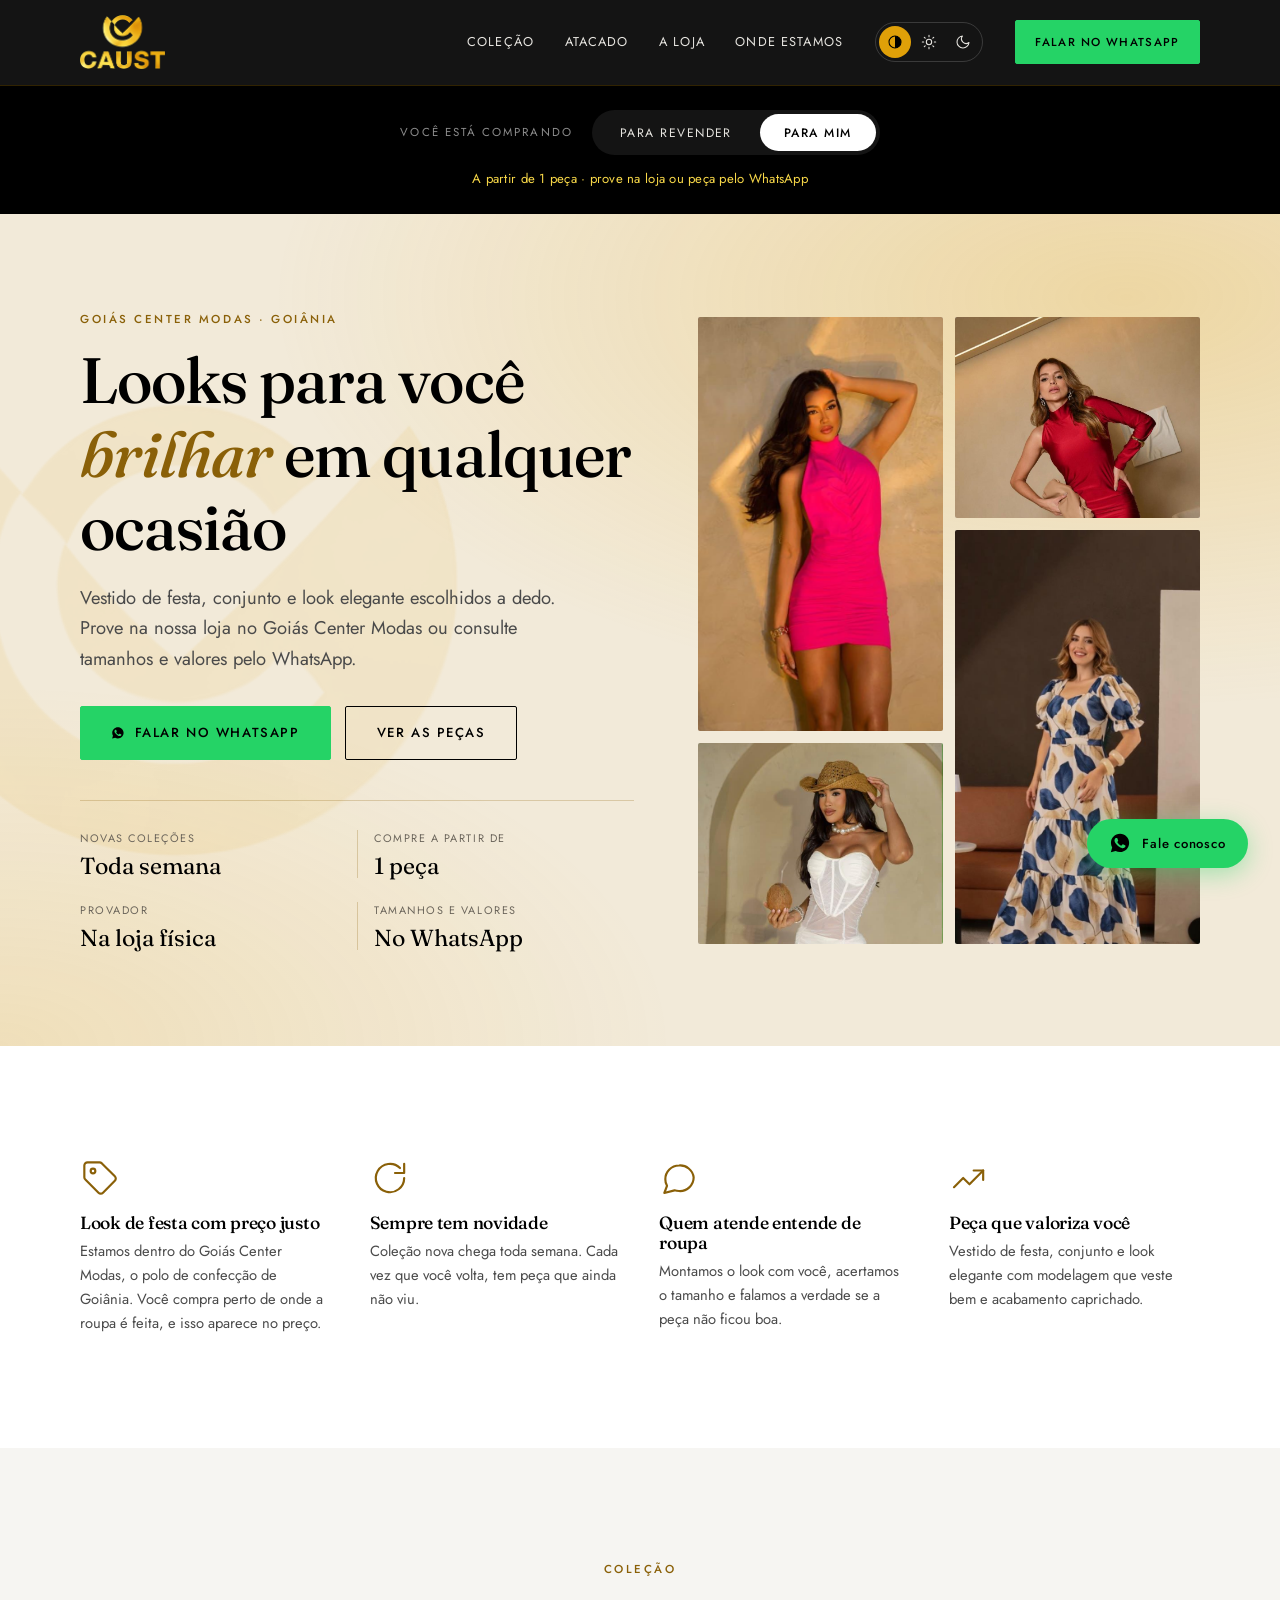
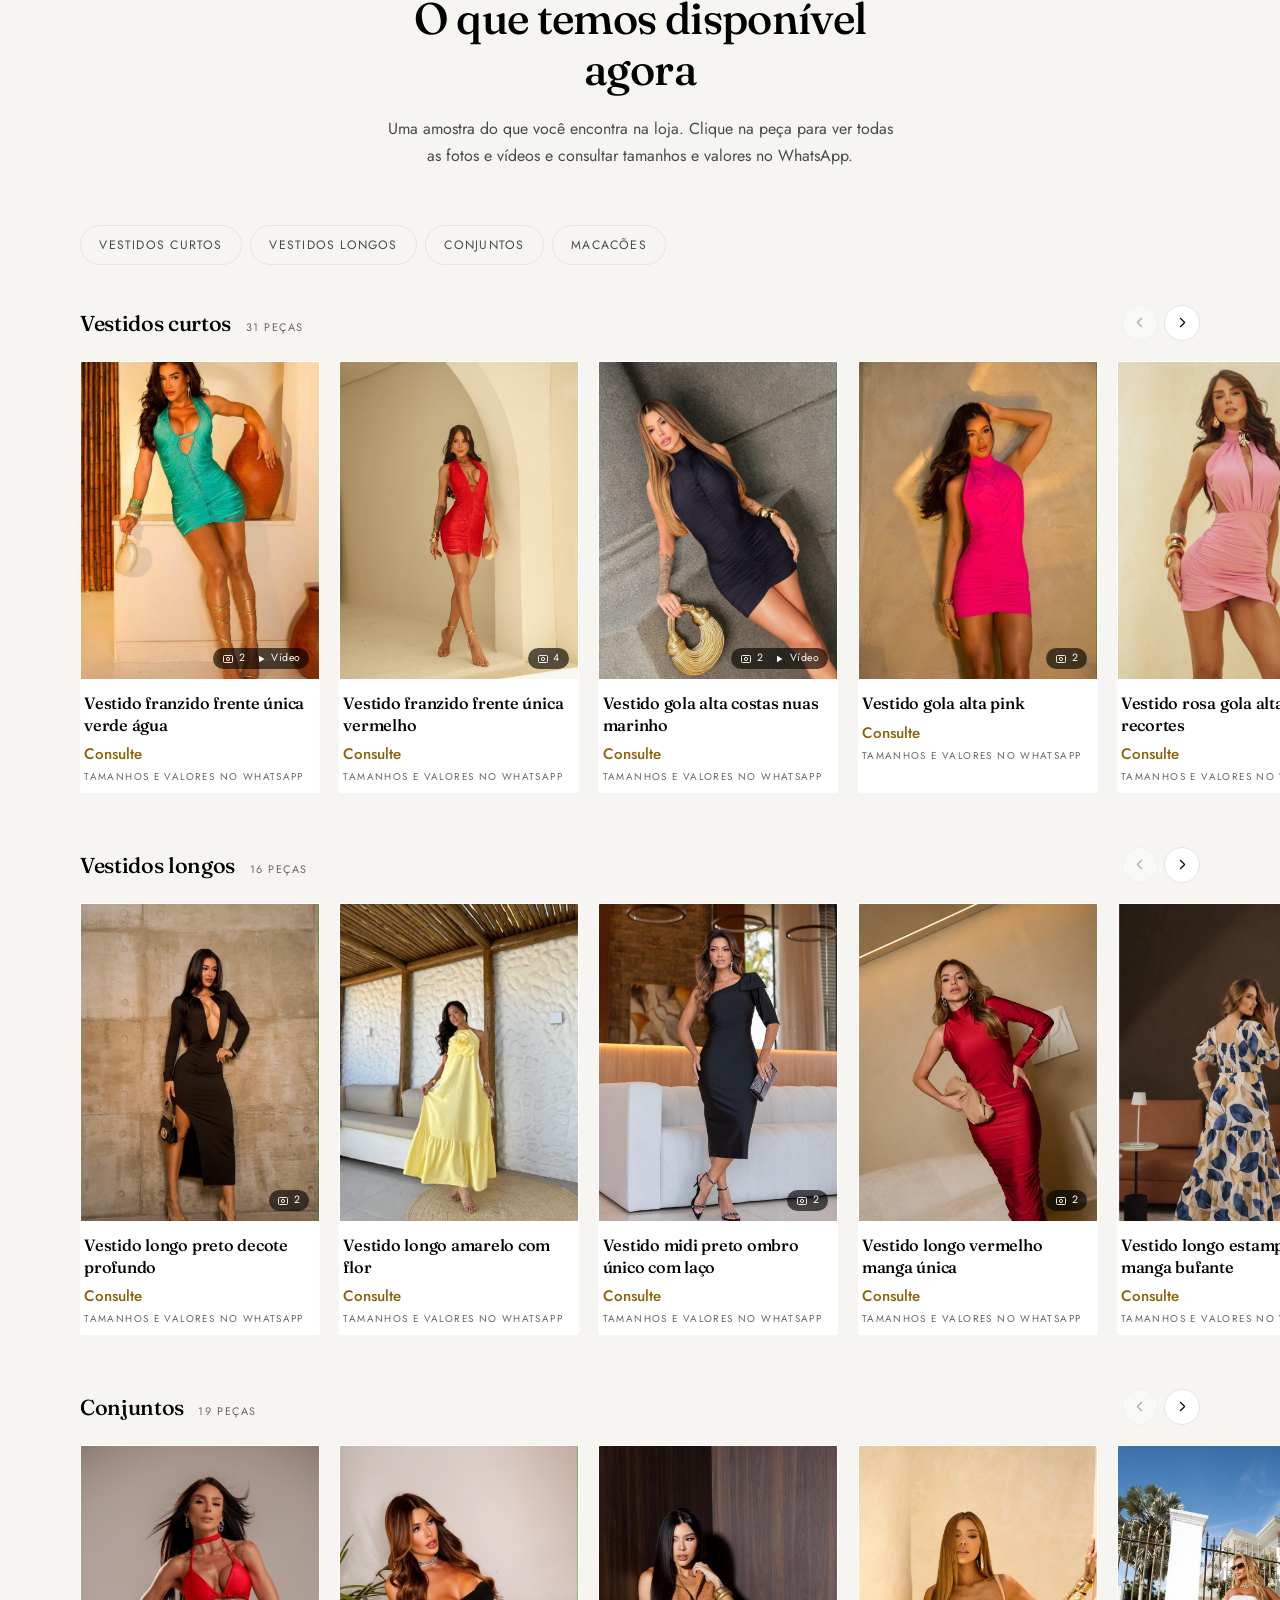
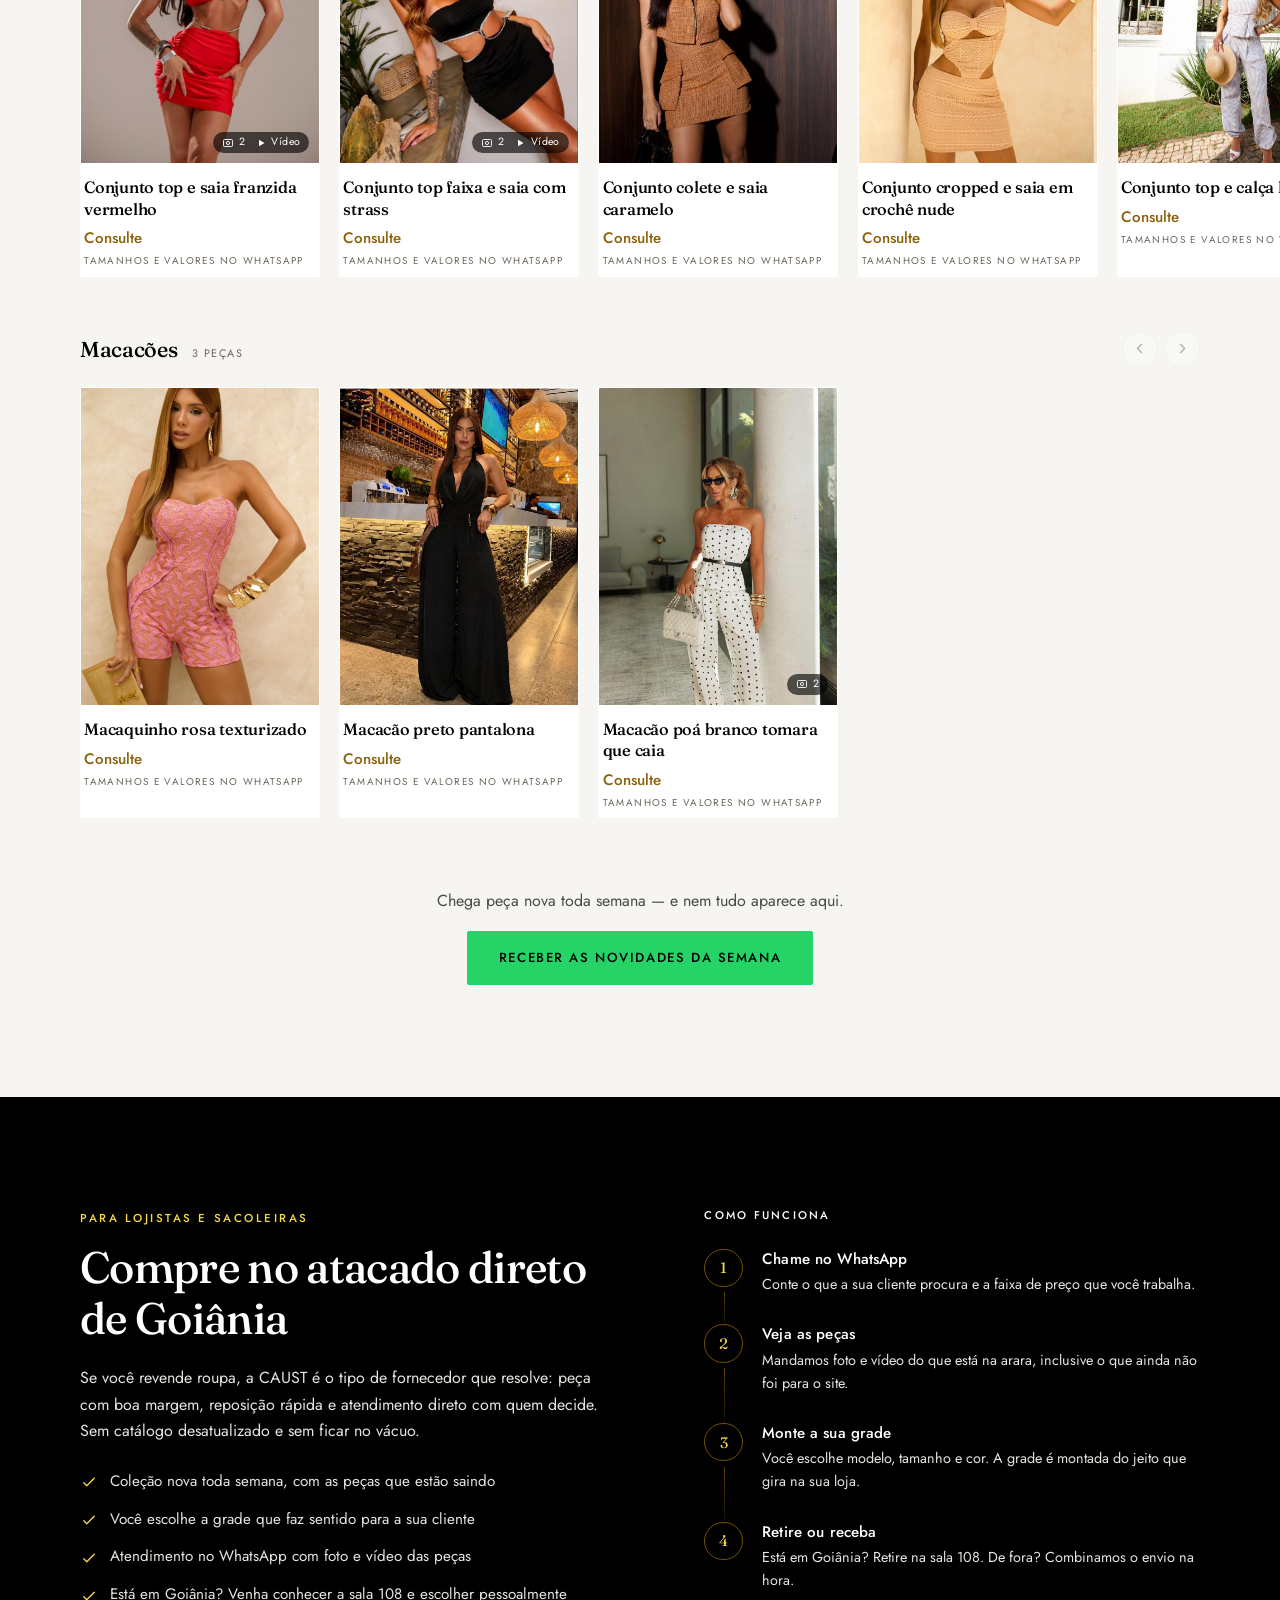
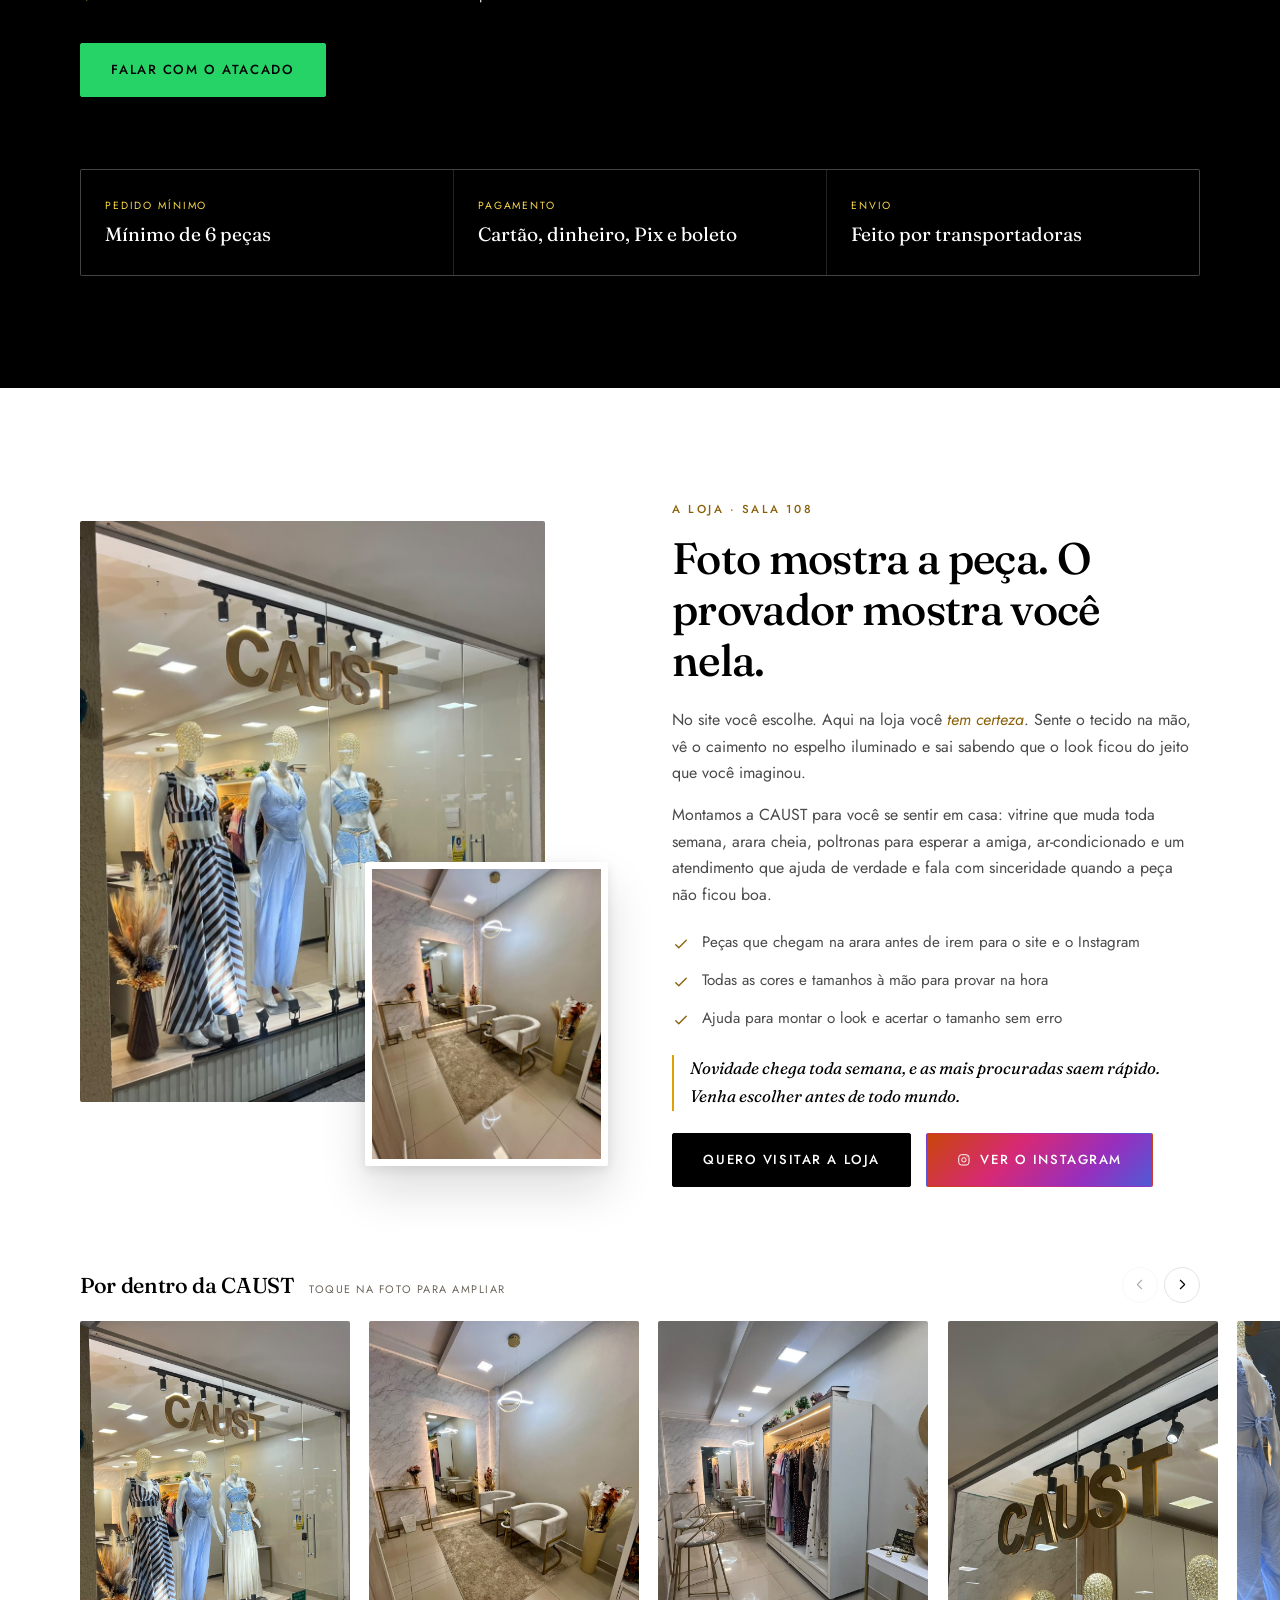
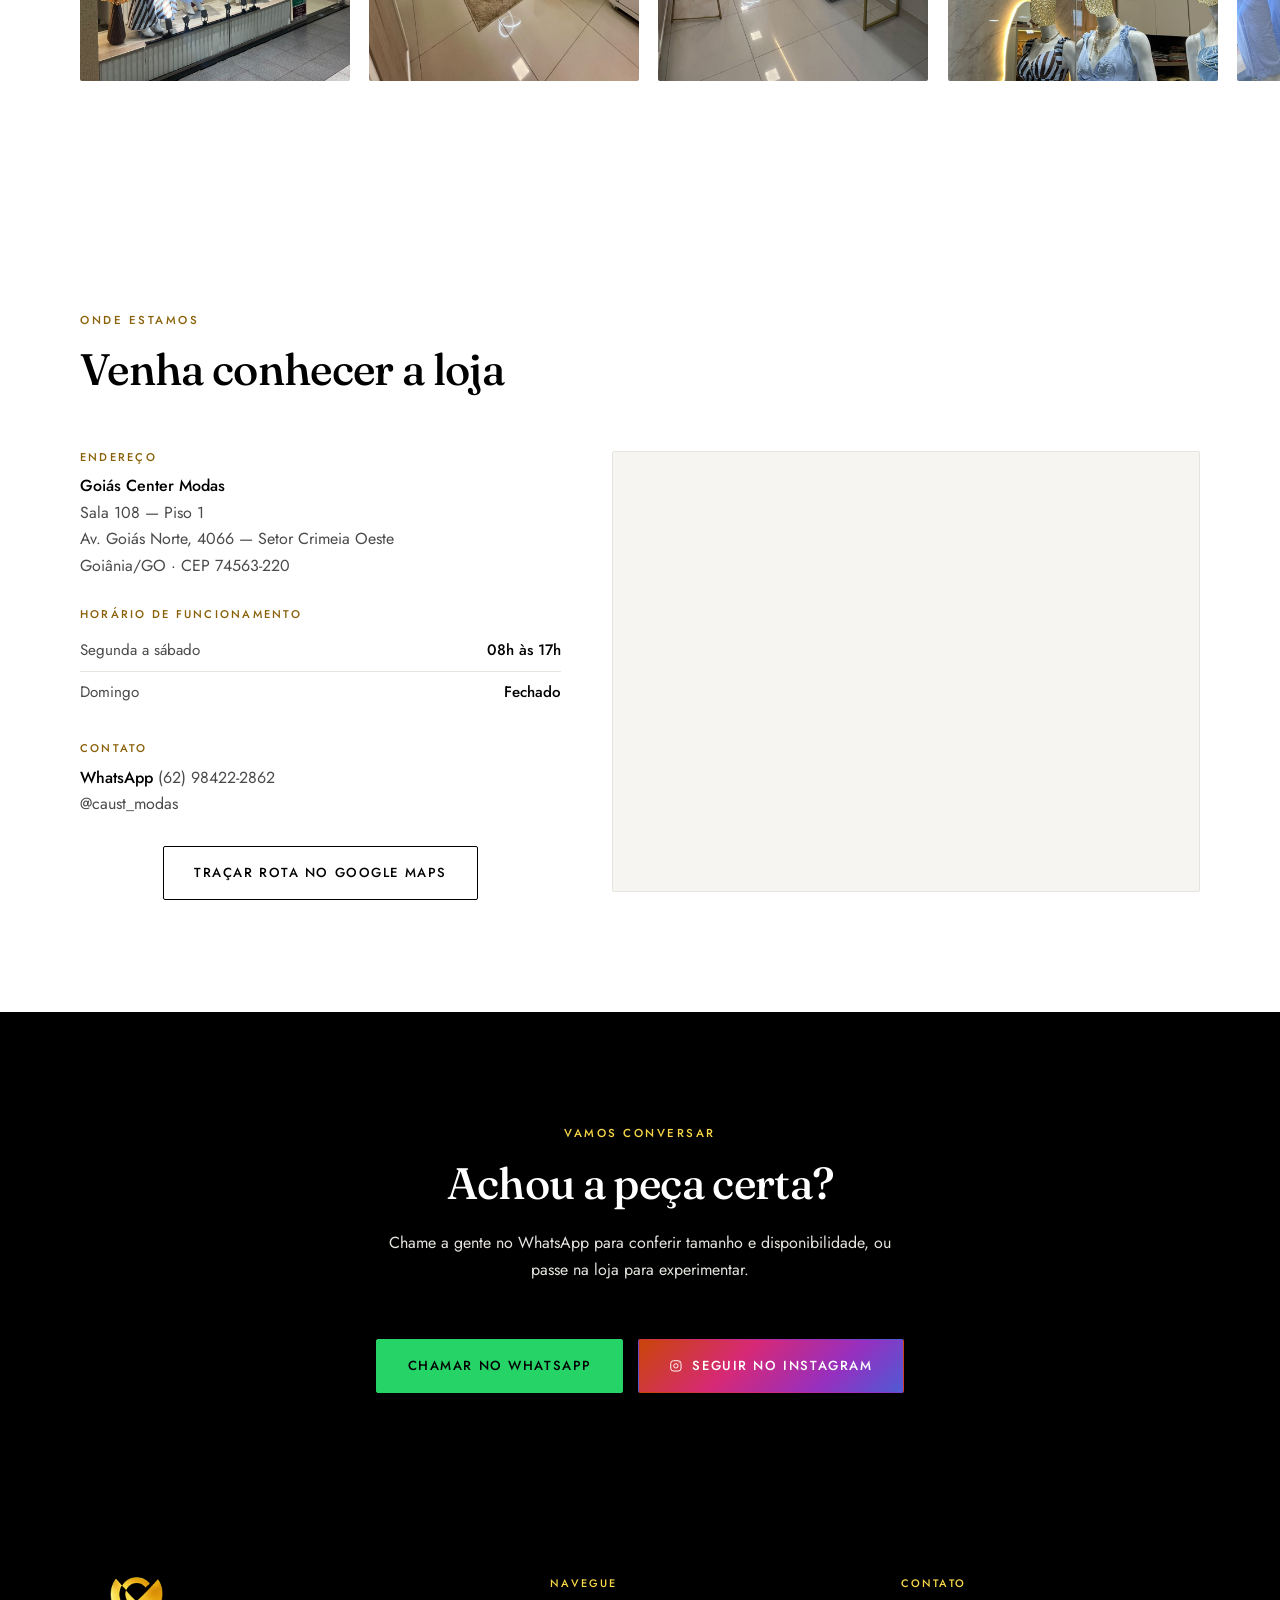
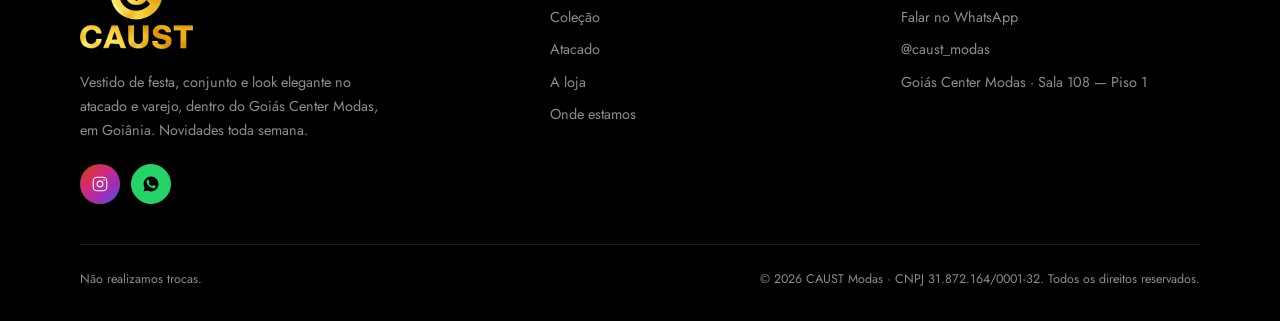
==== index.html @ 41486601 "Horário da loja: segunda a sábado, 8h às 17h Co-Authored-By: Claude Opus 5.5 <noreply@anthropic.com>" ====
<!DOCTYPE html>
<html lang="pt-BR" data-modo="varejo">
<head>
  <meta charset="UTF-8" />
  <meta name="viewport" content="width=device-width, initial-scale=1.0" />

  <title>CAUST Modas — Atacado e Varejo de Moda Feminina em Goiânia</title>
  <meta name="description" content="Moda feminina no Goiás Center Modas, Goiânia. Vestido de festa, conjunto e look elegante no atacado e varejo. Novidades toda semana." />
  <meta name="robots" content="noindex, nofollow" />
  <meta name="theme-color" content="#000000" />
  <link rel="canonical" href="https://www.caustmodas.com.br/" />

  <!-- Redes sociais / WhatsApp -->
  <meta property="og:type" content="website" />
  <meta property="og:locale" content="pt_BR" />
  <meta property="og:title" content="CAUST Modas — Atacado e Varejo em Goiânia" />
  <meta property="og:description" content="Vestido de festa, conjunto e look elegante direto do Goiás Center Modas. Novidades toda semana." />
  <!-- Endereço COMPLETO: WhatsApp e Facebook não aceitam caminho
       relativo, e o link compartilhado sai sem imagem. Quando o
       domínio próprio entrar, trocar aqui, no og:url e no canonical. -->
  <meta property="og:url" content="https://joaopsouzaaa.github.io/caust-modas/" />
  <meta property="og:image" content="https://joaopsouzaaa.github.io/caust-modas/img/marca/compartilhamento.jpg" />
  <meta property="og:image:width" content="1200" />
  <meta property="og:image:height" content="630" />
  <meta name="twitter:card" content="summary_large_image" />

  <link rel="icon" href="img/marca/favicon.png" />

  <!-- Fontes -->
  <link rel="preconnect" href="https://fonts.googleapis.com" />
  <link rel="preconnect" href="https://fonts.gstatic.com" crossorigin />
  <link href="https://fonts.googleapis.com/css2?family=Fraunces:ital,opsz,wght@0,9..144,400..700;1,9..144,400..600&family=Jost:wght@300;400;500&display=swap" rel="stylesheet" />

  <!-- Aplica o tema salvo ANTES da página pintar. Sem isto, quem
       escolheu escuro vê um flash branco a cada carregamento. -->
  <script>
    (function () {
      var t = "auto";
      try {
        var salvo = localStorage.getItem("caust_tema");
        if (salvo === "claro" || salvo === "escuro") t = salvo;
      } catch (e) { /* navegação privada */ }
      document.documentElement.setAttribute("data-tema", t);
    })();
  </script>

  <!-- Atualizar a página sempre volta ao topo. Sem isto, o navegador
       devolve a pessoa para onde ela estava, ou para a seção do
       último clique no menu (o #colecao que fica no endereço).
       Link compartilhado com #local, na PRIMEIRA abertura, continua
       indo direto para a seção: só a atualização é que zera. -->
  <script>
    (function () {
      if ("scrollRestoration" in history) history.scrollRestoration = "manual";
      var nav = performance.getEntriesByType && performance.getEntriesByType("navigation")[0];
      if (!nav || nav.type !== "reload") return;
      if (location.hash) history.replaceState(null, "", location.pathname + location.search);
      window.addEventListener("load", function () {
        window.scrollTo({ top: 0, left: 0, behavior: "instant" });
      });
    })();
  </script>

  <link rel="stylesheet" href="css/estilo.css?v=04aa7dfa" />
</head>
<body>

<!-- ============ CABEÇALHO ============ -->
<header class="topo" id="topo">
  <div class="container topo__interno">
    <a href="#topo" class="marca" aria-label="CAUST — início">
      <img src="img/marca/logo-web.png" alt="CAUST Modas"
           class="marca__logo" width="346" height="220">
    </a>

    <nav class="nav" aria-label="Navegação principal">
      <ul class="nav__links">
        <li><a href="#colecao">Coleção</a></li>
        <li><a href="#atacado">Atacado</a></li>
        <li><a href="#sobre">A loja</a></li>
        <li><a href="#local">Onde estamos</a></li>
      </ul>
        <div class="tema" role="group" aria-label="Aparência do site">
          <button type="button" data-tema-btn="auto" aria-pressed="true"
                  title="Automático" aria-label="Aparência: Automático">
            <svg viewBox="0 0 24 24" fill="none" stroke="currentColor" stroke-width="1.6" aria-hidden="true"><circle cx="12" cy="12" r="9"/><path d="M12 3a9 9 0 0 1 0 18z" fill="currentColor" stroke="none"/></svg>
          </button>
          <button type="button" data-tema-btn="claro" aria-pressed="false"
                  title="Claro" aria-label="Aparência: Claro">
            <svg viewBox="0 0 24 24" fill="none" stroke="currentColor" stroke-width="1.6" aria-hidden="true"><circle cx="12" cy="12" r="4"/><path d="M12 2v2M12 20v2M4.9 4.9l1.4 1.4M17.7 17.7l1.4 1.4M2 12h2M20 12h2M4.9 19.1l1.4-1.4M17.7 6.3l1.4-1.4" stroke-linecap="round"/></svg>
          </button>
          <button type="button" data-tema-btn="escuro" aria-pressed="false"
                  title="Escuro" aria-label="Aparência: Escuro">
            <svg viewBox="0 0 24 24" fill="none" stroke="currentColor" stroke-width="1.6" aria-hidden="true"><path d="M21 12.8A9 9 0 1 1 11.2 3a7 7 0 0 0 9.8 9.8z" stroke-linejoin="round"/></svg>
          </button>
        </div>

      <a href="#" class="btn btn--principal btn--pequeno" data-zap="principal">
        Falar no WhatsApp
      </a>

      <button class="menu-btn" type="button" id="abrirMenu" aria-label="Abrir menu">
        <svg viewBox="0 0 24 24" fill="none" stroke="currentColor" stroke-width="1.5">
          <path d="M3 6h18M3 12h18M3 18h18" stroke-linecap="round" />
        </svg>
      </button>
    </nav>
  </div>
</header>

<!-- Menu mobile -->
<div class="menu-mobile" id="menuMobile" data-aberto="false" aria-hidden="true">
  <div class="menu-mobile__topo">
    <button class="menu-mobile__fechar" type="button" id="fecharMenu" aria-label="Fechar menu">
      <svg viewBox="0 0 24 24" fill="none" stroke="currentColor" stroke-width="1.5">
        <path d="M18 6 6 18M6 6l12 12" stroke-linecap="round" />
      </svg>
    </button>
  </div>
  <ul>
    <li><a href="#colecao">Coleção</a></li>
    <li><a href="#atacado">Atacado</a></li>
    <li><a href="#sobre">A loja</a></li>
    <li><a href="#local">Onde estamos</a></li>
  </ul>
  <a href="#" class="btn btn--principal btn--bloco" data-zap="principal">Falar no WhatsApp</a>

</div>

<main>

  <!-- ============ ALTERNADOR ATACADO / VAREJO ============ -->
  <!-- Fica ACIMA do topo de propósito. Embaixo dele, a cliente
       tocava e não via o título, o texto e as fotos mudando lá em
       cima (no celular o topo já tinha saído da tela). Aqui em cima,
       tudo o que muda fica abaixo do dedo dela. -->
  <div class="modo">
    <div class="container modo__interno">
      <span class="modo__rotulo">Você está comprando</span>
      <div class="alternador" role="group" aria-label="Escolha atacado ou varejo">
        <button type="button" data-modo-btn="atacado" aria-pressed="false">
          Para revender
        </button>
        <button type="button" data-modo-btn="varejo" aria-pressed="true">
          Para mim
        </button>
      </div>
      <p class="modo__dica troca-modo" data-modo-texto="dica" aria-live="polite">
        A partir de 1 peça · prove na loja ou peça pelo WhatsApp
      </p>
    </div>
  </div>

  <!-- ============ HERO ============ -->
  <section class="hero">
    <div class="container hero__grade">
      <div class="hero__conteudo">
        <span class="olho">Goiás Center Modas · Goiânia</span>

        <!-- Título, texto, botão e selos mudam com o seletor
             "Para revender / Para mim". Os textos de cada modo ficam em
             TEXTOS, no app.js; o que está aqui é o do varejo, que vale
             enquanto o JavaScript não carrega. -->
        <h1 class="hero__titulo troca-modo" data-modo-texto="titulo">
          Looks para você <em>brilhar</em> em qualquer ocasião
        </h1>

        <p class="hero__texto troca-modo" data-modo-texto="hero">
          Vestido de festa, conjunto e look elegante escolhidos a dedo. Prove na
          nossa loja no Goiás Center Modas ou consulte tamanhos e valores pelo WhatsApp.
        </p>

        <div class="hero__acoes">
          <a href="#" class="btn btn--principal" data-zap="principal">
            <svg viewBox="0 0 24 24" fill="currentColor" aria-hidden="true">
              <path d="M12.04 2C6.58 2 2.13 6.45 2.13 11.91c0 1.75.46 3.45 1.32 4.95L2 22l5.25-1.38a9.87 9.87 0 0 0 4.79 1.22h.01c5.46 0 9.91-4.45 9.91-9.91C21.96 6.45 17.5 2 12.04 2zm5.8 14.17c-.25.69-1.45 1.32-2 1.4-.51.08-1.16.11-1.87-.12-.43-.14-.98-.32-1.69-.63-2.97-1.28-4.91-4.27-5.06-4.47-.15-.2-1.21-1.61-1.21-3.07s.77-2.18 1.04-2.48c.27-.3.59-.37.79-.37.2 0 .39 0 .57.01.18.01.43-.07.67.51.25.6.84 2.06.91 2.21.07.15.12.32.02.52-.1.2-.15.32-.3.5-.15.17-.31.39-.44.52-.15.15-.3.31-.13.6.17.3.76 1.25 1.63 2.03 1.12 1 2.06 1.31 2.35 1.46.3.15.47.12.64-.07.17-.2.74-.86.94-1.16.2-.3.39-.25.66-.15.27.1 1.72.81 2.02.96.3.15.49.22.56.35.07.12.07.72-.18 1.41z"/>
            </svg>
            <span data-modo-texto="botaoHero">Falar no WhatsApp</span>
          </a>
          <a href="#colecao" class="btn btn--contorno">Ver as peças</a>
        </div>

        <div class="hero__selos troca-modo">
          <!-- Rótulo pequeno EM CIMA, resposta grande embaixo. Cada
               par tem que ler como frase inteira de cima para baixo:
               "Novas coleções / toda semana". Ao contrário, fica
               "Semanal / novas coleções", que soa invertido. -->
          <div class="selo">
            <span class="selo__rotulo">Novas coleções</span>
            <span class="selo__valor">Toda semana</span>
          </div>
          <div class="selo">
            <span class="selo__rotulo" data-modo-texto="selo2r">Compre a partir de</span>
            <span class="selo__valor" data-modo-texto="selo2v">1 peça</span>
          </div>
          <div class="selo">
            <span class="selo__rotulo" data-modo-texto="selo3r">Provador</span>
            <span class="selo__valor" data-modo-texto="selo3v">Na loja física</span>
          </div>
          <div class="selo">
            <span class="selo__rotulo" data-modo-texto="selo4r">Tamanhos e valores</span>
            <span class="selo__valor" data-modo-texto="selo4v">No WhatsApp</span>
          </div>
        </div>
      </div>

      <!-- Mosaico: as fotos vêm de LOJA.fotos.topo, uma por modo.
           Clicando, abre a peça da foto. -->
      <div class="hero__mosaico troca-modo">
        <div class="hero__foto" data-foto-hero="1"></div>
        <div class="hero__foto" data-foto-hero="2"></div>
        <div class="hero__foto" data-foto-hero="3"></div>
        <div class="hero__foto" data-foto-hero="4"></div>
      </div>
    </div>
  </section>

  <!-- ============ VANTAGENS ============ -->
  <section class="secao">
    <div class="container">
      <!-- Os quatro cards mudam com o seletor "Para revender / Para
           mim" — inclusive o primeiro, logo abaixo do seletor, para a
           cliente ver a troca sem precisar rolar. Textos em TEXTOS,
           no app.js. -->
      <div class="vantagens troca-modo">
        <div class="vantagem revela">
          <div class="vantagem__icone">
            <svg viewBox="0 0 24 24" fill="none" stroke="currentColor" stroke-width="1.3">
              <path d="M11.6 2.6H4.5a1.9 1.9 0 0 0-1.9 1.9v7.1c0 .5.2 1 .6 1.3l7.9 7.9a1.9 1.9 0 0 0 2.7 0l7.1-7.1a1.9 1.9 0 0 0 0-2.7l-7.9-7.9a1.9 1.9 0 0 0-1.4-.5z" stroke-linejoin="round"/><circle cx="7.8" cy="7.8" r="1.4"/>
            </svg>
          </div>
          <h3 data-modo-texto="v1t">Look de festa com preço justo</h3>
          <p data-modo-texto="v1p">Estamos dentro do Goiás Center Modas, o polo de confecção de Goiânia. Você compra perto de onde a roupa é feita, e isso aparece no preço.</p>
        </div>

        <div class="vantagem revela">
          <div class="vantagem__icone">
            <svg viewBox="0 0 24 24" fill="none" stroke="currentColor" stroke-width="1.3">
              <path d="M20.5 12a8.5 8.5 0 1 1-2.5-6" stroke-linecap="round"/><path d="M20.5 3.5V9H15" stroke-linecap="round" stroke-linejoin="round"/>
            </svg>
          </div>
          <h3 data-modo-texto="v2t">Sempre tem novidade</h3>
          <p data-modo-texto="v2p">Coleção nova chega toda semana. Cada vez que você volta, tem peça que ainda não viu.</p>
        </div>

        <div class="vantagem revela">
          <div class="so-atacado"><div class="vantagem__icone">
            <svg viewBox="0 0 24 24" fill="none" stroke="currentColor" stroke-width="1.3">
              <path d="M3 16.5V6.5a1 1 0 0 1 1-1h9.5a1 1 0 0 1 1 1v10" stroke-linejoin="round"/><path d="M14.5 9.5h3.2a1 1 0 0 1 .8.4l2.3 3a1 1 0 0 1 .2.6v3" stroke-linejoin="round"/><path d="M3 16.5h1.6M9.4 16.5h4.2M19.4 16.5H21" stroke-linecap="round"/><circle cx="7" cy="17.6" r="1.9"/><circle cx="17" cy="17.6" r="1.9"/>
            </svg>
          </div></div>
          <div class="so-varejo"><div class="vantagem__icone">
            <svg viewBox="0 0 24 24" fill="none" stroke="currentColor" stroke-width="1.3">
              <path d="M20.8 11.6a8.2 8.2 0 0 1-8.8 8.2 9.4 9.4 0 0 1-2.7-.4L3.2 21l1.6-4.3a8 8 0 0 1-1-4 8.2 8.2 0 0 1 8.2-8.2 8.2 8.2 0 0 1 8.8 7.1z" stroke-linejoin="round"/>
            </svg>
          </div></div>
          <h3 data-modo-texto="v3t">Quem atende entende de roupa</h3>
          <p data-modo-texto="v3p">Montamos o look com você, acertamos o tamanho e falamos a verdade se a peça não ficou boa.</p>
        </div>

        <div class="vantagem revela">
          <div class="vantagem__icone">
            <svg viewBox="0 0 24 24" fill="none" stroke="currentColor" stroke-width="1.3">
              <path d="M3 17.5 8.5 12l3.8 3.8L20.5 7.5" stroke-linecap="round" stroke-linejoin="round"/><path d="M14.8 7.5h5.7v5.7" stroke-linecap="round" stroke-linejoin="round"/>
            </svg>
          </div>
          <h3 data-modo-texto="v4t">Peça que valoriza você</h3>
          <p data-modo-texto="v4p">Vestido de festa, conjunto e look elegante com modelagem que veste bem e acabamento caprichado.</p>
        </div>
      </div>
    </div>
  </section>

  <!-- ============ CATÁLOGO ============ -->
  <section class="secao secao--papel2" id="colecao">
    <div class="container">
      <div class="cabecalho-secao cabecalho-secao--centro revela">
        <span class="olho">Coleção</span>
        <h2>O que temos disponível agora</h2>
        <p data-texto-catalogo>
          Uma amostra do que você encontra na loja. Clique na peça para ver
          todas as fotos e vídeos e consultar tamanhos e valores no WhatsApp.
        </p>
      </div>

      <!-- Atalhos: levam direto à faixa da categoria -->
      <div class="filtros" id="filtros" role="group" aria-label="Ir para uma categoria"></div>
</div>

    <!-- Uma faixa por categoria, montada pelo app.js. Fica fora do
         .container porque as faixas sangram até a borda da tela:
         ver o card cortado na lateral é o que avisa que dá para
         arrastar. -->
    <div id="categorias"></div>

    <div class="container">

      <div class="catalogo__rodape revela">
        <p>Chega peça nova toda semana — e nem tudo aparece aqui.</p>
        <a href="#" class="btn btn--principal" data-zap="novidades">
          Receber as novidades da semana
        </a>
      </div>
    </div>
  </section>

  <!-- ============ FAIXA DA LOJA ============ -->
  <!-- Aparece só quando LOJA.fotos.interior estiver preenchido. -->
  <section class="faixa" id="faixaLoja" hidden>
    <div class="faixa__foto"><img id="faixaImg" src="" alt="Interior da loja CAUST no Goiás Center Modas"></div>
    <div class="container faixa__conteudo revela">
      <span class="olho">Sala 108 · Piso 1</span>
      <h2>Arara cheia o ano inteiro</h2>
      <p>
        Estamos dentro do Goiás Center Modas, em Goiânia. Se você está na
        cidade, vale a pena vir escolher pessoalmente — sempre tem peça que
        ainda nem foi para o site.
      </p>
      <a href="#local" class="btn btn--claro">Como chegar</a>
    </div>
  </section>

  <!-- ============ ATACADO ============ -->
  <section class="secao secao--tinta" id="atacado">
    <div class="container">
      <div class="atacado__topo">
        <div class="atacado__texto revela">
        <span class="olho">Para lojistas e sacoleiras</span>
        <h2>Compre no atacado direto de Goiânia</h2>
        <p>
          Se você revende roupa, a CAUST é o tipo de fornecedor que resolve:
          peça com boa margem, reposição rápida e atendimento direto com quem
          decide. Sem catálogo desatualizado e sem ficar no vácuo.
        </p>

        <ul class="lista-check">
          <li>
            <svg viewBox="0 0 24 24" fill="none" stroke="currentColor" stroke-width="1.8"><path d="m5 13 4 4L19 7" stroke-linecap="round" stroke-linejoin="round"/></svg>
            <span>Coleção nova toda semana, com as peças que estão saindo</span>
          </li>
          <li>
            <svg viewBox="0 0 24 24" fill="none" stroke="currentColor" stroke-width="1.8"><path d="m5 13 4 4L19 7" stroke-linecap="round" stroke-linejoin="round"/></svg>
            <span>Você escolhe a grade que faz sentido para a sua cliente</span>
          </li>
          <li>
            <svg viewBox="0 0 24 24" fill="none" stroke="currentColor" stroke-width="1.8"><path d="m5 13 4 4L19 7" stroke-linecap="round" stroke-linejoin="round"/></svg>
            <span>Atendimento no WhatsApp com foto e vídeo das peças</span>
          </li>
          <li>
            <svg viewBox="0 0 24 24" fill="none" stroke="currentColor" stroke-width="1.8"><path d="m5 13 4 4L19 7" stroke-linecap="round" stroke-linejoin="round"/></svg>
            <span>Está em Goiânia? Venha conhecer a sala 108 e escolher pessoalmente</span>
          </li>
        </ul>

        <a href="#" class="btn btn--claro" data-zap="atacado"
           style="margin-top:2.2rem">
          Falar com o atacado
        </a>
        </div><!-- /atacado__texto -->

        <!-- Coluna direita: o passo a passo. É a dúvida que segura a
             sacoleira antes de mandar a primeira mensagem. -->
        <div class="atacado__como revela">
          <h3 class="como__titulo">Como funciona</h3>
          <ol class="passos" id="passosAtacado"></ol>
        </div>
      </div><!-- /atacado__topo -->

      <!-- Condições em faixa larga, preenchidas a partir de LOJA.atacado -->
      <div class="condicoes revela" id="condicoes"></div>
    </div>
  </section>

  <!-- ============ SOBRE ============ -->
  <!-- As fotos vêm de LOJA.fotos.galeriaLoja, em dados.js -->
  <section class="secao" id="sobre">
    <div class="container duplo">
      <div class="duplo__midia revela" data-foto-sobre></div>
      <div class="revela">
        <span class="olho">A loja · Sala 108</span>
        <h2>Foto mostra a peça. O provador mostra você nela.</h2>
        <p>
          No site você escolhe. Aqui na loja você <em>tem certeza</em>. Sente o
          tecido na mão, vê o caimento no espelho iluminado e sai sabendo que o
          look ficou do jeito que você imaginou.
        </p>
        <p>
          Montamos a CAUST para você se sentir em casa: vitrine que muda toda
          semana, arara cheia, poltronas para esperar a amiga, ar-condicionado e
          um atendimento que ajuda de verdade e fala com sinceridade quando a
          peça não ficou boa.
        </p>

        <ul class="lista-check lista-check--loja">
          <li>
            <svg viewBox="0 0 24 24" fill="none" stroke="currentColor" stroke-width="1.8"><path d="m5 13 4 4L19 7" stroke-linecap="round" stroke-linejoin="round"/></svg>
            <span>Peças que chegam na arara antes de irem para o site e o Instagram</span>
          </li>
          <li>
            <svg viewBox="0 0 24 24" fill="none" stroke="currentColor" stroke-width="1.8"><path d="m5 13 4 4L19 7" stroke-linecap="round" stroke-linejoin="round"/></svg>
            <span>Todas as cores e tamanhos à mão para provar na hora</span>
          </li>
          <li>
            <svg viewBox="0 0 24 24" fill="none" stroke="currentColor" stroke-width="1.8"><path d="m5 13 4 4L19 7" stroke-linecap="round" stroke-linejoin="round"/></svg>
            <span>Ajuda para montar o look e acertar o tamanho sem erro</span>
          </li>
          <li class="so-atacado">
            <svg viewBox="0 0 24 24" fill="none" stroke="currentColor" stroke-width="1.8"><path d="m5 13 4 4L19 7" stroke-linecap="round" stroke-linejoin="round"/></svg>
            <span>Lojista: escolha a sua grade peça por peça, vendo a qualidade de perto</span>
          </li>
        </ul>

        <p class="loja__urgencia">
          Novidade chega toda semana, e as mais procuradas saem rápido.
          Venha escolher antes de todo mundo.
        </p>

        <div class="chamada__acoes" style="justify-content:flex-start; margin-top:1.4rem">
          <a href="#local" class="btn btn--principal">Quero visitar a loja</a>
          <a href="#" class="btn btn--contorno" data-instagram>
            <svg viewBox="0 0 24 24" fill="none" stroke="currentColor" stroke-width="1.7" aria-hidden="true"><rect x="3" y="3" width="18" height="18" rx="5"/><circle cx="12" cy="12" r="3.8"/><circle cx="17.4" cy="6.6" r="1" fill="currentColor" stroke="none"/></svg>
            Ver o Instagram
          </a>
        </div>
      </div>
    </div>

    <!-- Por dentro da loja: o resto da galeria, rolando na horizontal
         no celular. Sangra até a borda, igual às faixas do catálogo. -->
    <div class="por-dentro">
      <div class="container por-dentro__topo revela">
        <h3>Por dentro da CAUST</h3>
        <span>Toque na foto para ampliar</span>
        <div class="faixa-cat__setas">
          <button type="button" class="carrossel__seta" id="lojaAnt" aria-label="Fotos anteriores da loja"><svg viewBox="0 0 24 24" fill="none" stroke="currentColor" stroke-width="1.6"><path d="m9 18 6-6-6-6" stroke-linecap="round" stroke-linejoin="round"/></svg></button>
          <button type="button" class="carrossel__seta" id="lojaProx" aria-label="Próximas fotos da loja"><svg viewBox="0 0 24 24" fill="none" stroke="currentColor" stroke-width="1.6"><path d="m9 18 6-6-6-6" stroke-linecap="round" stroke-linejoin="round"/></svg></button>
        </div>
      </div>
      <div class="carrossel__trilho por-dentro__trilho revela" id="galeriaLoja"
           tabindex="0" role="region" aria-label="Fotos da loja"></div>
    </div>
  </section>

  <!-- ============ DEPOIMENTOS ============ -->
  <!-- Oculta enquanto DEPOIMENTOS_PUBLICADOS for false em dados.js -->
  <section class="secao secao--papel2" id="secaoDepoimentos" hidden>
    <div class="container">
      <div class="cabecalho-secao cabecalho-secao--centro">
        <span class="olho">Quem já comprou</span>
        <h2>O que dizem sobre a CAUST</h2>
      </div>

      <div class="carrossel">
        <button type="button" class="carrossel__seta carrossel__seta--ant"
                id="depoAnt" aria-label="Depoimento anterior">
          <svg viewBox="0 0 24 24" fill="none" stroke="currentColor" stroke-width="1.6">
            <path d="m15 18-6-6 6-6" stroke-linecap="round" stroke-linejoin="round"/>
          </svg>
        </button>

        <div class="carrossel__trilho" id="depoimentos"
             tabindex="0" role="region" aria-label="Depoimentos de clientes"></div>

        <button type="button" class="carrossel__seta carrossel__seta--prox"
                id="depoProx" aria-label="Próximo depoimento">
          <svg viewBox="0 0 24 24" fill="none" stroke="currentColor" stroke-width="1.6">
            <path d="m9 18 6-6-6-6" stroke-linecap="round" stroke-linejoin="round"/>
          </svg>
        </button>
      </div>

      <div class="carrossel__pontos" id="depoPontos"></div>
    </div>
  </section>

  <!-- ============ LOCALIZAÇÃO ============ -->
  <section class="secao" id="local">
    <div class="container">
      <div class="cabecalho-secao revela">
        <span class="olho">Onde estamos</span>
        <h2>Venha conhecer a loja</h2>
      </div>

      <div class="local">
        <div>
          <div class="local__bloco">
            <h3>Endereço</h3>
            <p id="endereco"></p>
          </div>

          <div class="local__bloco">
            <h3>Horário de funcionamento</h3>
            <ul class="horarios" id="horarios"></ul>
          </div>

          <div class="local__bloco">
            <h3>Contato</h3>
            <p id="contato"></p>
          </div>

          <a href="#" class="btn btn--contorno" id="btnRota" target="_blank" rel="noopener">
            Traçar rota no Google Maps
          </a>
        </div>

        <div class="mapa revela">
          <iframe
            id="mapa"
            title="Mapa da localização da CAUST no Goiás Center Modas"
            loading="lazy"
            referrerpolicy="no-referrer-when-downgrade"
            allowfullscreen></iframe>
        </div>
      </div>
    </div>
  </section>

  <!-- ============ CHAMADA FINAL ============ -->
  <section class="secao secao--tinta chamada">
    <div class="container">
      <div class="cabecalho-secao cabecalho-secao--centro revela">
        <span class="olho">Vamos conversar</span>
        <h2 data-titulo-final>Achou a peça certa?</h2>
        <p data-texto-final>
          Chame a gente no WhatsApp para conferir tamanho e disponibilidade, ou
          passe na loja para experimentar.
        </p>
      </div>
      <div class="chamada__acoes">
        <a href="#" class="btn btn--claro" data-zap="principal">
          Chamar no WhatsApp
        </a>
        <a href="#" class="btn btn--contorno" data-instagram>
          <svg viewBox="0 0 24 24" fill="none" stroke="currentColor" stroke-width="1.7" aria-hidden="true"><rect x="3" y="3" width="18" height="18" rx="5"/><circle cx="12" cy="12" r="3.8"/><circle cx="17.4" cy="6.6" r="1" fill="currentColor" stroke="none"/></svg>
          Seguir no Instagram
        </a>
      </div>
    </div>
  </section>

</main>

<!-- ============ RODAPÉ ============ -->
<footer class="rodape">
  <div class="container">
    <div class="rodape__grade">
      <div>
        <a href="#topo" class="marca" aria-label="CAUST — voltar ao topo">
          <img src="img/marca/logo-web.png" alt="CAUST Modas"
               class="marca__logo marca__logo--rodape" width="346" height="220">
        </a>
        <p class="rodape__sobre">
          Vestido de festa, conjunto e look elegante no atacado e varejo,
          dentro do Goiás Center Modas, em Goiânia. Novidades toda semana.
        </p>
        <div class="social">
          <a href="#" data-instagram aria-label="Instagram da CAUST">
            <svg viewBox="0 0 24 24" fill="none" stroke="currentColor" stroke-width="1.5">
              <rect x="3" y="3" width="18" height="18" rx="5"/>
              <circle cx="12" cy="12" r="3.8"/>
              <circle cx="17.4" cy="6.6" r="1" fill="currentColor" stroke="none"/>
            </svg>
          </a>
          <a href="#" data-zap="principal" aria-label="WhatsApp da CAUST">
            <svg viewBox="0 0 24 24" fill="currentColor">
              <path d="M12.04 2C6.58 2 2.13 6.45 2.13 11.91c0 1.75.46 3.45 1.32 4.95L2 22l5.25-1.38a9.87 9.87 0 0 0 4.79 1.22h.01c5.46 0 9.91-4.45 9.91-9.91C21.96 6.45 17.5 2 12.04 2zm5.8 14.17c-.25.69-1.45 1.32-2 1.4-.51.08-1.16.11-1.87-.12-.43-.14-.98-.32-1.69-.63-2.97-1.28-4.91-4.27-5.06-4.47-.15-.2-1.21-1.61-1.21-3.07s.77-2.18 1.04-2.48c.27-.3.59-.37.79-.37.2 0 .39 0 .57.01.18.01.43-.07.67.51.25.6.84 2.06.91 2.21.07.15.12.32.02.52-.1.2-.15.32-.3.5-.15.17-.31.39-.44.52-.15.15-.3.31-.13.6.17.3.76 1.25 1.63 2.03 1.12 1 2.06 1.31 2.35 1.46.3.15.47.12.64-.07.17-.2.74-.86.94-1.16.2-.3.39-.25.66-.15.27.1 1.72.81 2.02.96.3.15.49.22.56.35.07.12.07.72-.18 1.41z"/>
            </svg>
          </a>
        </div>
      </div>

      <div>
        <h4>Navegue</h4>
        <ul>
          <li><a href="#colecao">Coleção</a></li>
          <li><a href="#atacado">Atacado</a></li>
          <li><a href="#sobre">A loja</a></li>
          <li><a href="#local">Onde estamos</a></li>
        </ul>
      </div>

      <div>
        <h4>Contato</h4>
        <ul id="rodapeContato"></ul>
      </div>
    </div>

    <div class="rodape__base">
      <span id="politica"></span>
      <span>© <span id="ano"></span> CAUST Modas<span id="cnpj"></span>. Todos os direitos reservados.</span>
    </div>
  </div>
</footer>

<!-- ============ BOTÃO FLUTUANTE ============ -->
<a href="#" class="zap-flutuante" data-zap="flutuante" aria-label="Falar no WhatsApp">
  <svg viewBox="0 0 24 24" fill="currentColor" aria-hidden="true">
    <path d="M12.04 2C6.58 2 2.13 6.45 2.13 11.91c0 1.75.46 3.45 1.32 4.95L2 22l5.25-1.38a9.87 9.87 0 0 0 4.79 1.22h.01c5.46 0 9.91-4.45 9.91-9.91C21.96 6.45 17.5 2 12.04 2zm5.8 14.17c-.25.69-1.45 1.32-2 1.4-.51.08-1.16.11-1.87-.12-.43-.14-.98-.32-1.69-.63-2.97-1.28-4.91-4.27-5.06-4.47-.15-.2-1.21-1.61-1.21-3.07s.77-2.18 1.04-2.48c.27-.3.59-.37.79-.37.2 0 .39 0 .57.01.18.01.43-.07.67.51.25.6.84 2.06.91 2.21.07.15.12.32.02.52-.1.2-.15.32-.3.5-.15.17-.31.39-.44.52-.15.15-.3.31-.13.6.17.3.76 1.25 1.63 2.03 1.12 1 2.06 1.31 2.35 1.46.3.15.47.12.64-.07.17-.2.74-.86.94-1.16.2-.3.39-.25.66-.15.27.1 1.72.81 2.02.96.3.15.49.22.56.35.07.12.07.72-.18 1.41z"/>
  </svg>
  <span>Fale conosco</span>
</a>

<!-- ============ MODAL DO PRODUTO ============ -->
<div class="modal" id="modal" data-aberto="false" role="dialog" aria-modal="true" aria-labelledby="modalNome">
  <div class="modal__fundo" data-fechar-modal></div>
  <div class="modal__caixa">
    <button class="modal__fechar" type="button" data-fechar-modal aria-label="Fechar">
      <svg viewBox="0 0 24 24" fill="none" stroke="currentColor" stroke-width="1.6">
        <path d="M18 6 6 18M6 6l12 12" stroke-linecap="round"/>
      </svg>
    </button>
    <div class="modal__midia" id="modalMidia"></div>
    <div class="modal__corpo">
      <span class="olho" id="modalCategoria"></span>
      <h2 id="modalNome" style="font-size:1.6rem"></h2>
      <div class="modal__preco" id="modalPreco"></div>
      <p id="modalDescricao" style="margin-top:1rem"></p>

      <div class="modal__linha">
        <strong>Tamanhos</strong>
        <span>Consulte no WhatsApp</span>
      </div>
      <div class="modal__linha">
        <strong>Valores</strong>
        <span>Consulte no WhatsApp</span>
      </div>
      <div class="modal__linha so-atacado">
        <strong>Atacado</strong>
        <span id="modalAtacado"></span>
      </div>

      <div class="modal__acoes">
        <a href="#" class="btn btn--principal btn--bloco" id="modalZap">
          <svg viewBox="0 0 24 24" fill="currentColor" aria-hidden="true">
            <path d="M12.04 2C6.58 2 2.13 6.45 2.13 11.91c0 1.75.46 3.45 1.32 4.95L2 22l5.25-1.38a9.87 9.87 0 0 0 4.79 1.22h.01c5.46 0 9.91-4.45 9.91-9.91C21.96 6.45 17.5 2 12.04 2zm5.8 14.17c-.25.69-1.45 1.32-2 1.4-.51.08-1.16.11-1.87-.12-.43-.14-.98-.32-1.69-.63-2.97-1.28-4.91-4.27-5.06-4.47-.15-.2-1.21-1.61-1.21-3.07s.77-2.18 1.04-2.48c.27-.3.59-.37.79-.37.2 0 .39 0 .57.01.18.01.43-.07.67.51.25.6.84 2.06.91 2.21.07.15.12.32.02.52-.1.2-.15.32-.3.5-.15.17-.31.39-.44.52-.15.15-.3.31-.13.6.17.3.76 1.25 1.63 2.03 1.12 1 2.06 1.31 2.35 1.46.3.15.47.12.64-.07.17-.2.74-.86.94-1.16.2-.3.39-.25.66-.15.27.1 1.72.81 2.02.96.3.15.49.22.56.35.07.12.07.72-.18 1.41z"/>
          </svg>
          Tenho interesse nesta peça
        </a>
      </div>

      <p class="modal__aviso" id="modalPolitica"></p>
    </div>
  </div>
</div>

<!-- ============ VISOR EM TELA CHEIA ============ -->
<!-- Fotos e vídeos ampliados: da peça (tocando na foto do modal)
     e da loja (tocando em qualquer foto da seção "A loja"). -->
<div class="visor" id="visor" data-aberto="false" role="dialog" aria-modal="true" aria-label="Foto ampliada">
  <div class="visor__fundo" data-fechar-visor></div>
  <button class="visor__fechar" type="button" data-fechar-visor aria-label="Fechar foto ampliada">
    <svg viewBox="0 0 24 24" fill="none" stroke="currentColor" stroke-width="1.6">
      <path d="M18 6 6 18M6 6l12 12" stroke-linecap="round"/>
    </svg>
  </button>
  <div class="visor__midia" id="visorMidia"></div>
</div>

<script src="js/dados.js?v=76926e2b"></script>
<script src="js/app.js?v=8e8020d7"></script>
</body>
</html>
---- css/estilo.css ----
/* =============================================================
   CAUST — Folha de estilo
   Paleta da marca: preto, branco e dourado.
   Para trocar as cores da marca, mexa só no bloco :root abaixo.
   ============================================================= */

:root {
  /* ------------------------------------------------------------
     CORES — preto, branco e dourado, em dois temas.

     Três estados de tema:
       data-tema="auto"    segue o aparelho (padrão)
       data-tema="claro"   força claro, mesmo com o celular no escuro
       data-tema="escuro"  força escuro, mesmo com o celular no claro

     Dois grupos de token, e a diferença importa:

     1. Tokens de PÁGINA (--papel, --tinta, --borda) invertem entre
        os temas. Fundo claro com texto escuro, e vice-versa.

     2. Tokens de PAINEL (--painel*) são as seções escuras de
        propósito: cabeçalho, atacado, faixa da loja e rodapé. Elas
        continuam escuras nos dois temas, porque são um recurso da
        marca, não consequência do tema. Eles são PRETOS nos dois
        temas: no escuro a página clareia para #1a1611, e o painel
        preto continua se destacando dela como no tema claro.

     Nunca defina uma cor só dentro do bloco escuro: se o token não
     existir no :root, ele não vale no estado "auto" com o aparelho
     no claro, e a página quebra.
     ------------------------------------------------------------ */
  color-scheme: light;

  /* Página */
  --tinta: #000000;
  --tinta-media: #4a4a4a;
  --tinta-suave: #6b655b;
  --papel: #ffffff;
  --papel-2: #f6f5f2;
  --borda: #e6e4df;
  --areia: #e6e4df;
  --claro-2: #c9c7c2;

  /* Painéis escuros */
  --painel: #000000;
  --painel-topo: rgba(0, 0, 0, 0.92);
  --painel-titulo: #ffffff;
  --painel-texto: #e6e4df;
  --painel-suave: #8c8c8c;

  /* Dourado. --acento-texto é o único legível em texto pequeno
     sobre o fundo da página, e por isso muda entre os temas. */
  --acento: #e0a008;
  --acento-escuro: #b8840a;

  /* ---- Fundo do topo ----------------------------------------
     O topo tem fundo PRÓPRIO, não o da página. No tema claro,
     dourado sobre branco quase não aparece — o topo ficava
     chapado e sem vida. Este tom é o dourado da marca lavado,
     não um bege genérico: sai de #e0a008 dessaturado. */
  --hero-fundo: #f2ead9;
  --hero-brilho-1: rgba(224, 160, 8, 0.26);
  --hero-brilho-2: rgba(224, 160, 8, 0.15);
  --hero-linha: rgba(138, 96, 8, 0.25);
  --marca-dagua: 0.09;
  --acento-texto: #8a6008;
  --acento-claro: #f8d848;

  /* WhatsApp */
  --zap: #25d366;
  --zap-hover: #1ebe5b;

  /* Instagram. O degradê oficial vai do amarelo ao azul, mas a
     ponta amarela/laranja reprova no contraste com texto branco
     (1,35:1 e 2,60:1). Aqui a ponta quente é um laranja mais
     fechado, #c94508, que dá 4,84:1 — continua lendo como
     Instagram e o texto continua legível no sol. */
  --insta: linear-gradient(135deg,
    #c94508 0%, #d62976 38%, #962fbf 72%, #4f5bd5 100%);
  --insta-hover: linear-gradient(135deg,
    #b03d06 0%, #c02467 38%, #82299f 72%, #4149b5 100%);

  /* Tipografia */
  --serif: "Fraunces", Georgia, "Times New Roman", serif;
  --sans: "Jost", "Segoe UI", system-ui, -apple-system, sans-serif;

  /* Medidas */
  --max: 1200px;
  --gutter: clamp(1rem, 4vw, 2.5rem);
  --raio: 2px;
  --sombra: 0 1px 2px rgba(13, 13, 13, 0.05),
            0 8px 24px rgba(13, 13, 13, 0.07);
  --sombra-alta: 0 4px 12px rgba(13, 13, 13, 0.09),
                 0 24px 48px rgba(13, 13, 13, 0.14);
  --transicao: 220ms cubic-bezier(0.4, 0, 0.2, 1);
}


/* ============================================================
   TEMA ESCURO
   ------------------------------------------------------------
   Só redefine TOKEN. Nenhuma regra de componente mora aqui —
   componente que só recebe cor dentro deste bloco fica sem cor
   no tema claro.
   ============================================================ */

@media (prefers-color-scheme: dark) {
    :root:not([data-tema="claro"]) {
    color-scheme: dark;

    /* Só a PÁGINA inverte. Os painéis escuros (--painel*) não estão
       aqui de propósito: eles são pretos nos dois temas, porque o
       preto é da marca, não do tema. Painel preto sobre página
       #1a1611 mantém a mesma hierarquia do tema claro. */
    --tinta: #f5f2ec;
    --tinta-media: #b3ada3;
    --tinta-suave: #8a847a;
    --papel: #1a1611;
    --papel-2: #13100c;
    --borda: #322d26;
    --areia: #322d26;

    /* Sobre fundo escuro o dourado precisa clarear para continuar
       legível em texto pequeno */
    --acento-texto: #e8b53a;
    --marca-dagua: 0.085;

    /* No escuro o dourado já salta: o topo acompanha a página */
    --hero-fundo: #13100c;
    --hero-brilho-1: rgba(224, 160, 8, 0.13);
    --hero-brilho-2: rgba(224, 160, 8, 0.07);
    --hero-linha: rgba(232, 181, 58, 0.22);
  }
}

/* ============================================================
   TEMA ESCURO
   ------------------------------------------------------------
   Só redefine TOKEN. Nenhuma regra de componente mora aqui —
   componente que só recebe cor dentro deste bloco fica sem cor
   no tema claro.
   ============================================================ */

:root[data-tema="escuro"] {
  color-scheme: dark;

  /* Só a PÁGINA inverte. Os painéis escuros (--painel*) não estão
     aqui de propósito: eles são pretos nos dois temas, porque o
     preto é da marca, não do tema. Painel preto sobre página
     #1a1611 mantém a mesma hierarquia do tema claro. */
  --tinta: #f5f2ec;
  --tinta-media: #b3ada3;
  --tinta-suave: #8a847a;
  --papel: #1a1611;
  --papel-2: #13100c;
  --borda: #322d26;
  --areia: #322d26;

  /* Sobre fundo escuro o dourado precisa clarear para continuar
     legível em texto pequeno */
  --acento-texto: #e8b53a;
  --marca-dagua: 0.085;

  /* No escuro o dourado já salta: o topo acompanha a página */
  --hero-fundo: #13100c;
  --hero-brilho-1: rgba(224, 160, 8, 0.13);
  --hero-brilho-2: rgba(224, 160, 8, 0.07);
  --hero-linha: rgba(232, 181, 58, 0.22);
}

*,
*::before,
*::after { box-sizing: border-box; }

html { scroll-behavior: smooth; }

@media (prefers-reduced-motion: reduce) {
  html { scroll-behavior: auto; }
  *, *::before, *::after {
    animation-duration: 0.01ms !important;
    transition-duration: 0.01ms !important;
  }
}

body {
  margin: 0;
  font-family: var(--sans);
  font-size: 1rem;
  line-height: 1.65;
  color: var(--tinta-media);
  background: var(--papel);
  -webkit-font-smoothing: antialiased;

  /* ATENCAO: nao troque isto por "overflow-x: hidden".
     "hidden" transforma o body em conteiner de rolagem, e ai o
     position:sticky do cabecalho passa a se prender ao body em vez
     da janela — o cabecalho sobe junto com a pagina e nao fica fixo.
     "clip" corta o transbordo horizontal do mesmo jeito, sem criar
     conteiner de rolagem. O hidden abaixo e so para navegador antigo
     que nao conhece clip. */
  overflow-x: hidden;
}

@supports (overflow-x: clip) {
  body { overflow-x: clip; }
}

h1, h2, h3, h4 {
  font-family: var(--serif);
  color: var(--tinta);
  line-height: 1.15;
  font-weight: 500;
  margin: 0 0 0.5em;
  letter-spacing: -0.015em;
}

h1 { font-size: clamp(2.25rem, 6vw, 4rem); }
h2 { font-size: clamp(1.75rem, 4vw, 2.75rem); }
h3 { font-size: clamp(1.15rem, 2.2vw, 1.4rem); }

p { margin: 0 0 1rem; }
a { color: inherit; }
img { max-width: 100%; display: block; }

.container {
  width: 100%;
  max-width: var(--max);
  margin-inline: auto;
  padding-inline: var(--gutter);
}

/* Como o cabecalho fica fixo por cima, o alvo de um link do menu
   precisa parar ABAIXO dele, senao o titulo da secao fica escondido. */
section[id],
main [id] { scroll-margin-top: clamp(92px, 13vw, 108px); }

.secao { padding-block: clamp(3.5rem, 9vw, 7rem); }
.secao--papel2 { background: var(--papel-2); }
.secao--tinta { background: var(--painel); color: var(--painel-texto); }
.secao--tinta h2,
.secao--tinta h3 { color: var(--painel-titulo); }

.olho {
  font-size: 0.72rem;
  letter-spacing: 0.22em;
  text-transform: uppercase;
  font-weight: 500;
  color: var(--acento-texto);
  margin-bottom: 0.9rem;
  display: block;
}

.secao--tinta .olho { color: var(--acento-claro); }

.cabecalho-secao {
  max-width: 52ch;
  margin-bottom: clamp(2rem, 5vw, 3.5rem);
}

.cabecalho-secao--centro {
  margin-inline: auto;
  text-align: center;
}

/* ---------- Botões ---------------------------------------- */

.btn {
  display: inline-flex;
  align-items: center;
  justify-content: center;
  gap: 0.6rem;
  padding: 0.95rem 1.9rem;
  border: 1px solid transparent;
  border-radius: var(--raio);
  font-family: var(--sans);
  font-size: 0.82rem;
  font-weight: 500;
  letter-spacing: 0.12em;
  text-transform: uppercase;
  text-decoration: none;
  cursor: pointer;
  transition: var(--transicao);
  text-align: center;
}

.btn svg { width: 1.05em; height: 1.05em; flex-shrink: 0; }

/* Preto com texto branco, virando dourado no hover.
   Contraste máximo no estado parado — é o botão que converte. */
.btn--principal {
  background: var(--tinta);
  color: var(--papel);
  border-color: var(--tinta);
}
.btn--principal:hover {
  background: var(--acento);
  color: var(--tinta);
  border-color: var(--acento);
  transform: translateY(-2px);
  box-shadow: var(--sombra);
}

.btn--contorno {
  background: transparent;
  color: var(--tinta);
  border-color: var(--tinta);
}
.btn--contorno:hover {
  background: var(--tinta);
  color: var(--papel);
  transform: translateY(-2px);
}

.secao--tinta .btn--contorno {
  color: var(--painel-titulo);
  border-color: rgba(255, 255, 255, 0.45);
}
.secao--tinta .btn--contorno:hover {
  background: var(--painel-titulo);
  color: var(--tinta);
}

/* Usado sobre as seções pretas: dourado com texto preto. */
.btn--claro {
  background: var(--acento);
  color: var(--tinta);
  border-color: var(--acento);
}
.btn--claro:hover {
  background: var(--acento-claro);
  border-color: var(--acento-claro);
  transform: translateY(-2px);
  box-shadow: var(--sombra);
}

.btn--pequeno { padding: 0.7rem 1.2rem; font-size: 0.72rem; }
.btn--bloco { width: 100%; }

/* ---------- Botoes de WhatsApp ----------------------------
   TODO botao que leva para o WhatsApp e verde, em qualquer
   secao do site — e o caminho que a gente quer que a cliente
   siga, entao ele nao se mistura com o resto.

   O texto e PRETO, nao branco: branco sobre o verde do
   WhatsApp da 1.98:1 de contraste e some no celular sob sol.
   Preto da 10.6:1 e ainda conversa com o preto da marca.

   Funciona por atributo, entao qualquer botao novo que receba
   data-zap ja nasce verde, sem precisar mexer aqui.
   ---------------------------------------------------------- */

.btn[data-zap],
#modalZap {
  background: var(--zap);
  color: var(--tinta);
  border-color: var(--zap);
}

.btn[data-zap]:hover,
#modalZap:hover {
  background: var(--zap-hover);
  color: var(--tinta);
  border-color: var(--zap-hover);
  transform: translateY(-2px);
  box-shadow: 0 6px 20px rgba(37, 211, 102, 0.35);
}

/* Icone do WhatsApp no rodape */
.social a[data-zap] {
  background: var(--zap);
  border-color: var(--zap);
  color: var(--tinta);
}
.social a[data-zap]:hover {
  background: var(--zap-hover);
  border-color: var(--zap-hover);
  color: var(--tinta);
}

/* ---------- Cabeçalho ------------------------------------- */

/* Cabecalho fixo no topo em toda a rolagem. */
.topo {
  position: sticky;
  position: -webkit-sticky;
  top: 0;
  z-index: 60;
  background: var(--painel-topo);
  backdrop-filter: blur(12px);
  border-bottom: 1px solid transparent;
  transition: var(--transicao);
}

.topo--rolado {
  border-bottom-color: var(--acento);
  box-shadow: 0 2px 20px rgba(0, 0, 0, 0.45);
}

.topo__interno {
  display: flex;
  align-items: center;
  justify-content: space-between;
  gap: 1.5rem;
  min-height: 84px;
}

.marca {
  display: flex;
  align-items: center;
  gap: 0.7rem;
  text-decoration: none;
  flex-shrink: 0;
}

.marca__logo {
  height: clamp(40px, 5.5vw, 54px);
  width: auto;
}

.marca__texto {
  font-family: var(--serif);
  font-size: 1.5rem;
  font-weight: 600;
  letter-spacing: 0.14em;
  color: var(--tinta);
  line-height: 1;
}

.marca__sub {
  display: block;
  font-family: var(--sans);
  font-size: 0.58rem;
  letter-spacing: 0.3em;
  text-transform: uppercase;
  color: var(--acento-texto);
  margin-top: 0.25rem;
  font-weight: 400;
}

.nav { display: flex; align-items: center; gap: 2rem; }

.nav__links {
  display: flex;
  gap: 1.9rem;
  list-style: none;
  margin: 0;
  padding: 0;
}

.nav__links a {
  text-decoration: none;
  font-size: 0.8rem;
  letter-spacing: 0.09em;
  text-transform: uppercase;
  color: var(--painel-texto);
  padding-block: 0.4rem;
  position: relative;
  transition: color var(--transicao);
}

.nav__links a::after {
  content: "";
  position: absolute;
  left: 0;
  bottom: 0;
  width: 0;
  height: 1px;
  background: var(--acento);
  transition: width var(--transicao);
}

.nav__links a:hover { color: var(--painel-titulo); }
.nav__links a:hover::after { width: 100%; }

.menu-btn {
  display: none;
  background: none;
  border: 0;
  padding: 0.5rem;
  cursor: pointer;
  color: var(--painel-titulo);
}
.menu-btn svg { width: 26px; height: 26px; }

@media (max-width: 900px) {
  .nav__links { display: none; }
  .nav .btn { display: none; }
  .menu-btn { display: block; }
}

/* Menu mobile */
.menu-mobile {
  position: fixed;
  inset: 0;
  z-index: 70;
  background: var(--painel);
  padding: var(--gutter);
  display: flex;
  flex-direction: column;
  transform: translateX(100%);
  transition: transform var(--transicao);
}
.menu-mobile[data-aberto="true"] { transform: translateX(0); }

.menu-mobile__topo {
  display: flex;
  justify-content: flex-end;
  margin-bottom: 2rem;
}

.menu-mobile__fechar {
  background: none;
  border: 0;
  cursor: pointer;
  color: var(--painel-titulo);
  padding: 0.5rem;
}
.menu-mobile__fechar svg { width: 26px; height: 26px; }

.menu-mobile ul {
  list-style: none;
  margin: 0 0 auto;
  padding: 0;
  display: flex;
  flex-direction: column;
  gap: 0.4rem;
}

.menu-mobile ul a {
  display: block;
  font-family: var(--serif);
  font-size: 1.9rem;
  text-decoration: none;
  color: var(--painel-titulo);
  padding-block: 0.55rem;
  border-bottom: 1px solid rgba(255, 255, 255, 0.12);
}

.menu-mobile .btn { margin-top: 1.5rem; }

/* ---------- Hero ------------------------------------------ */

.hero {
  position: relative;
  overflow: hidden;

  /* Dois brilhos dourados muito suaves, em cantos opostos, para o
     topo não ficar um bloco chapado. São gradientes, não imagem:
     não pesam nada e acompanham o tema sozinhos. */
  background:
    radial-gradient(115% 85% at 88% 10%,
      var(--hero-brilho-1) 0%, transparent 58%),
    radial-gradient(85% 70% at 0% 100%,
      var(--hero-brilho-2) 0%, transparent 62%),
    var(--hero-fundo);
}

/* Marca d'água: o próprio símbolo do logo, em escala grande e
   opacidade baixíssima, sangrando pela esquerda. A cor vem do CSS
   por máscara, então ela acompanha o tema e o arquivo é só a
   silhueta — 33 KB em vez dos 130 KB do PNG colorido. */
.hero::after {
  content: "";
  position: absolute;
  left: -8%;
  top: 50%;
  transform: translateY(-50%);
  width: min(560px, 60%);
  aspect-ratio: 340 / 277;
  background-color: var(--acento);
  -webkit-mask: url("../img/marca/simbolo-mask.png") no-repeat center / contain;
  mask: url("../img/marca/simbolo-mask.png") no-repeat center / contain;
  opacity: var(--marca-dagua);
  pointer-events: none;
  z-index: 0;
}

/* Se um dia entrar foto de fundo, a marca d'água sai de cena */
.hero--com-foto::after { display: none; }

.hero__grade {
  position: relative;
  z-index: 1;
  display: grid;
  grid-template-columns: 1.05fr 0.95fr;
  gap: clamp(2rem, 5vw, 4.5rem);
  align-items: center;
  padding-block: clamp(3rem, 8vw, 6rem);
}

@media (max-width: 900px) {
  .hero__grade { grid-template-columns: 1fr; }
}

.hero__titulo { margin-bottom: 1.2rem; }

.hero__titulo em {
  font-style: italic;
  color: var(--acento-texto);
}

.hero__texto {
  font-size: clamp(1rem, 1.6vw, 1.15rem);
  max-width: 46ch;
  margin-bottom: 2rem;
}

.hero__acoes {
  display: flex;
  flex-wrap: wrap;
  gap: 0.9rem;
  margin-bottom: 2.5rem;
}

/* Quatro selos em 2x2. Em fileira única eles não cabem na coluna
   do topo e o quarto caía sozinho numa segunda linha. Em 2x2 fica
   equilibrado, e o mesmo arranjo serve no celular. */
.hero__selos {
  display: grid;
  grid-template-columns: repeat(2, 1fr);
  gap: 1.5rem 2rem;
  padding-top: 1.8rem;
  border-top: 1px solid var(--hero-linha);
}

/* O fio fica no MEIO do vão entre as colunas: puxa a caixa meio
   vão para a esquerda e devolve o mesmo tanto em recuo interno,
   senão o texto da segunda coluna sai do lugar. */
.selo:nth-child(even) {
  border-left: 1px solid var(--hero-linha);
  margin-left: -1rem;
  padding-left: 1rem;
}

.selo { display: flex; flex-direction: column; gap: 0.3rem; }

.selo__valor {
  font-family: var(--serif);
  font-size: 1.45rem;
  color: var(--tinta);
  line-height: 1.1;
}

.selo__rotulo {
  font-size: 0.68rem;
  letter-spacing: 0.14em;
  text-transform: uppercase;
  color: var(--tinta-suave);
}

/* Mosaico de fotos do hero */
.hero__mosaico {
  display: grid;
  grid-template-columns: 1fr 1fr;
  grid-template-rows: repeat(3, 1fr);
  gap: 0.75rem;
  aspect-ratio: 4 / 5;
  max-width: 100%;
}

.hero__foto {
  overflow: hidden;
  border-radius: var(--raio);
  background: var(--areia);
}
.hero__foto:nth-child(1) { grid-row: span 2; }
.hero__foto:nth-child(3) { grid-row: span 2; }

.hero__foto img {
  width: 100%;
  height: 100%;
  object-fit: cover;
}

/* ---------- Espaço reservado de foto ---------------------- */

.reservado {
  width: 100%;
  height: 100%;
  min-height: 120px;
  display: flex;
  flex-direction: column;
  align-items: center;
  justify-content: center;
  gap: 0.5rem;
  background:
    repeating-linear-gradient(
      45deg,
      var(--areia) 0 10px,
      var(--papel-2) 10px 20px
    );
  color: var(--tinta-suave);
  text-align: center;
  padding: 1rem;
}

.reservado svg { width: 28px; height: 28px; opacity: 0.55; }

.reservado span {
  font-size: 0.62rem;
  letter-spacing: 0.16em;
  text-transform: uppercase;
}

/* ---------- Alternador Atacado / Varejo ------------------- */

.modo {
  position: relative;
  z-index: 2;
  margin-top: -1px;
  background: var(--painel);
  color: var(--areia);
  padding-block: 1.5rem;
}

.modo__interno {
  display: flex;
  flex-wrap: wrap;
  align-items: center;
  justify-content: center;
  gap: 1.2rem;
  text-align: center;
}

.modo__rotulo {
  font-size: 0.72rem;
  letter-spacing: 0.18em;
  text-transform: uppercase;
  color: var(--painel-suave);
}

.alternador {
  display: inline-flex;
  padding: 4px;
  background: rgba(255, 255, 255, 0.08);
  border-radius: 100px;
  gap: 4px;
}

.alternador button {
  border: 0;
  background: transparent;
  color: var(--painel-texto);
  font-family: var(--sans);
  font-size: 0.76rem;
  letter-spacing: 0.12em;
  text-transform: uppercase;
  padding: 0.6rem 1.5rem;
  border-radius: 100px;
  cursor: pointer;
  transition: var(--transicao);
  white-space: nowrap;
}

.alternador button[aria-pressed="true"] {
  background: var(--painel-titulo);
  color: var(--painel);
  font-weight: 500;
}

.alternador button:not([aria-pressed="true"]):hover {
  background: rgba(255, 255, 255, 0.12);
}

/* ---------- Faixa de vantagens ---------------------------- */

.vantagens {
  display: grid;
  grid-template-columns: repeat(auto-fit, minmax(220px, 1fr));
  gap: clamp(1.5rem, 3vw, 2.5rem);
}

.vantagem__icone {
  width: 40px;
  height: 40px;
  color: var(--acento-texto);
  margin-bottom: 0.9rem;
}
.vantagem__icone svg { width: 100%; height: 100%; }

.vantagem h3 { margin-bottom: 0.35rem; font-size: 1.1rem; }
.vantagem p { font-size: 0.92rem; margin: 0; }

/* ---------- Filtros do catálogo --------------------------- */

.filtros {
  display: flex;
  flex-wrap: wrap;
  gap: 0.5rem;
  margin-bottom: 2.5rem;
}

.filtro {
  border: 1px solid var(--areia);
  background: transparent;
  color: var(--tinta-media);
  font-family: var(--sans);
  font-size: 0.76rem;
  letter-spacing: 0.1em;
  text-transform: uppercase;
  padding: 0.55rem 1.15rem;
  border-radius: 100px;
  cursor: pointer;
  transition: var(--transicao);
  white-space: nowrap;
}

.filtro:hover { border-color: var(--acento); color: var(--acento-texto); }

/* Os filtros viraram atalhos: levam até a faixa da categoria */
.filtro { text-decoration: none; display: inline-block; }

/* ---------- Cartão de produto ----------------------------- */

.card {
  display: flex;
  flex-direction: column;
  background: var(--papel);
  border: 1px solid transparent;
  border-radius: var(--raio);
  cursor: pointer;
  transition: var(--transicao);
  text-align: left;
  padding: 0;
  font: inherit;
  color: inherit;
  overflow: hidden;
}

.card:hover {
  transform: translateY(-4px);
  box-shadow: var(--sombra-alta);
  border-color: var(--areia);
}

.card__midia {
  position: relative;
  aspect-ratio: 3 / 4;
  overflow: hidden;
  background: var(--papel-2);
}

.card__midia img {
  width: 100%;
  height: 100%;
  object-fit: cover;
  transition: transform 400ms cubic-bezier(0.4, 0, 0.2, 1);
}

.card:hover .card__midia img { transform: scale(1.04); }

.card__selo {
  position: absolute;
  top: 0.7rem;
  left: 0.7rem;
  background: var(--tinta);
  color: var(--papel);
  font-size: 0.6rem;
  letter-spacing: 0.16em;
  text-transform: uppercase;
  padding: 0.32rem 0.65rem;
  border-radius: 100px;
}

.card__corpo { padding: 0.9rem 0.2rem 0.4rem; }

.card__categoria {
  font-size: 0.62rem;
  letter-spacing: 0.16em;
  text-transform: uppercase;
  color: var(--tinta-suave);
  display: block;
  margin-bottom: 0.3rem;
}

.card__nome {
  font-family: var(--serif);
  font-size: 1.02rem;
  color: var(--tinta);
  margin: 0 0 0.4rem;
  line-height: 1.3;
}

.card__preco {
  font-size: 0.95rem;
  color: var(--acento-texto);
  font-weight: 500;
}

.card__preco small {
  display: block;
  font-size: 0.62rem;
  letter-spacing: 0.14em;
  text-transform: uppercase;
  color: var(--tinta-suave);
  font-weight: 400;
  margin-top: 0.1rem;
}

.vazio {
  grid-column: 1 / -1;
  text-align: center;
  padding: 3rem 1rem;
  color: var(--tinta-suave);
}

.catalogo__rodape {
  margin-top: clamp(2.5rem, 5vw, 4rem);
  text-align: center;
}

/* ---------- Modal do produto ------------------------------ */

.modal {
  position: fixed;
  inset: 0;
  z-index: 90;
  display: none;
  align-items: center;
  justify-content: center;
  padding: var(--gutter);
}

.modal[data-aberto="true"] { display: flex; }

.modal__fundo {
  position: absolute;
  inset: 0;
  background: rgba(13, 13, 13, 0.55);
  backdrop-filter: blur(3px);
}

.modal__caixa {
  position: relative;
  background: var(--papel);
  border-radius: var(--raio);
  width: min(860px, 100%);
  max-height: 90vh;
  overflow-y: auto;
  box-shadow: var(--sombra-alta);
  display: grid;
  grid-template-columns: 1fr 1fr;
}

@media (max-width: 700px) {
  .modal__caixa { grid-template-columns: 1fr; }
}

.modal__midia {
  aspect-ratio: 3 / 4;
  background: var(--papel-2);
  overflow: hidden;
}
.modal__midia img { width: 100%; height: 100%; object-fit: cover; }

.modal__corpo { padding: clamp(1.5rem, 4vw, 2.5rem); }

.modal__fechar {
  position: absolute;
  top: 0.7rem;
  right: 0.7rem;
  z-index: 2;
  width: 36px;
  height: 36px;
  border: 0;
  border-radius: 50%;
  background: var(--papel);
  color: var(--tinta);
  cursor: pointer;
  display: flex;
  align-items: center;
  justify-content: center;
  box-shadow: var(--sombra);
  transition: var(--transicao);
}
.modal__fechar:hover { background: var(--tinta); color: var(--papel); }
.modal__fechar svg { width: 18px; height: 18px; }

.modal__preco {
  font-family: var(--serif);
  font-size: 1.8rem;
  color: var(--acento-texto);
  margin-bottom: 0.2rem;
}

.modal__linha {
  display: flex;
  gap: 0.5rem;
  font-size: 0.88rem;
  padding-block: 0.55rem;
  border-bottom: 1px solid var(--papel-2);
}

.modal__linha strong {
  color: var(--tinta);
  font-weight: 500;
  min-width: 90px;
}

.modal__acoes { margin-top: 1.6rem; display: grid; gap: 0.6rem; }

.modal__aviso {
  font-size: 0.75rem;
  color: var(--tinta-suave);
  margin-top: 1rem;
  margin-bottom: 0;
}

/* ---------- Blocos de conteúdo ---------------------------- */

.duplo {
  display: grid;
  grid-template-columns: 1fr 1fr;
  gap: clamp(2rem, 5vw, 4.5rem);
  align-items: center;
}

@media (max-width: 860px) {
  .duplo { grid-template-columns: 1fr; }
}

.duplo__midia {
  aspect-ratio: 4 / 5;
  border-radius: var(--raio);
  overflow: hidden;
  background: var(--papel-2);
}
.duplo__midia img { width: 100%; height: 100%; object-fit: cover; }

.lista-check {
  list-style: none;
  margin: 1.5rem 0 0;
  padding: 0;
  display: grid;
  gap: 0.8rem;
}

.lista-check li {
  display: flex;
  gap: 0.75rem;
  align-items: flex-start;
  font-size: 0.95rem;
}

.lista-check svg {
  width: 18px;
  height: 18px;
  flex-shrink: 0;
  margin-top: 0.28rem;
  color: var(--acento-texto);
}

.secao--tinta .lista-check svg { color: var(--acento-claro); }

/* ---------- Condições de atacado -------------------------- */

.condicoes {
  display: grid;
  grid-template-columns: repeat(auto-fit, minmax(230px, 1fr));
  gap: 1px;
  background: rgba(255, 255, 255, 0.14);
  border: 1px solid rgba(255, 255, 255, 0.14);
  border-radius: var(--raio);
  overflow: hidden;
  margin-top: 2.5rem;
}

.condicao {
  background: var(--painel);
  padding: 1.7rem 1.5rem;
}

.condicao__rotulo {
  font-size: 0.65rem;
  letter-spacing: 0.18em;
  text-transform: uppercase;
  color: var(--acento-claro);
  display: block;
  margin-bottom: 0.5rem;
}

.condicao__valor {
  font-family: var(--serif);
  font-size: 1.2rem;
  color: var(--painel-titulo);
  line-height: 1.35;
}

.condicao__valor[data-pendente="true"] {
  color: var(--painel-suave);
  font-style: italic;
  font-size: 1rem;
}

/* ---------- Depoimentos ----------------------------------- */

.depoimentos {
  display: grid;
  grid-template-columns: repeat(auto-fit, minmax(260px, 1fr));
  gap: clamp(1.2rem, 2.5vw, 2rem);
}

.depoimento {
  background: var(--papel);
  border: 1px solid var(--areia);
  border-radius: var(--raio);
  padding: 2rem 1.7rem;
  display: flex;
  flex-direction: column;
}

.depoimento__aspas {
  font-family: var(--serif);
  font-size: 3rem;
  line-height: 0.6;
  color: var(--acento);
  margin-bottom: 0.8rem;
}

.depoimento p {
  font-size: 0.98rem;
  color: var(--tinta-media);
  flex-grow: 1;
}

.depoimento__autora {
  font-size: 0.72rem;
  letter-spacing: 0.14em;
  text-transform: uppercase;
  color: var(--tinta-suave);
  margin-top: 1rem;
}

.depoimento__autora strong {
  display: block;
  color: var(--tinta);
  font-weight: 500;
  letter-spacing: 0.09em;
  margin-bottom: 0.15rem;
}

/* ---------- Localização ----------------------------------- */

.local {
  display: grid;
  grid-template-columns: 0.9fr 1.1fr;
  gap: clamp(2rem, 4vw, 3.5rem);
  align-items: start;
}

@media (max-width: 860px) {
  .local { grid-template-columns: 1fr; }
}

.local__bloco { margin-bottom: 1.8rem; }

.local__bloco h3 {
  font-family: var(--sans);
  font-size: 0.7rem;
  letter-spacing: 0.2em;
  text-transform: uppercase;
  color: var(--acento-texto);
  margin-bottom: 0.6rem;
}

.local__bloco p { margin: 0; font-size: 1rem; }
.local__bloco strong { color: var(--tinta); font-weight: 500; }

.horarios { list-style: none; margin: 0; padding: 0; }

.horarios li {
  display: flex;
  justify-content: space-between;
  gap: 1.5rem;
  padding-block: 0.5rem;
  border-bottom: 1px solid var(--areia);
  font-size: 0.95rem;
}

.horarios li:last-child { border-bottom: 0; }
.horarios span:last-child { color: var(--tinta); font-weight: 500; }

.mapa {
  aspect-ratio: 4 / 3;
  border-radius: var(--raio);
  overflow: hidden;
  border: 1px solid var(--areia);
  background: var(--papel-2);
}
.mapa iframe { width: 100%; height: 100%; border: 0; display: block; }

/* ---------- Chamada final --------------------------------- */

.chamada { text-align: center; }
.chamada .cabecalho-secao { margin-inline: auto; }

.chamada__acoes {
  display: flex;
  flex-wrap: wrap;
  gap: 0.9rem;
  justify-content: center;
}

/* ---------- Rodapé ---------------------------------------- */

.rodape {
  background: var(--painel);
  color: var(--painel-suave);
  padding-block: clamp(3rem, 6vw, 4.5rem) 2rem;
  font-size: 0.9rem;
}

.rodape__grade {
  display: grid;
  grid-template-columns: 1.4fr 1fr 1fr;
  gap: clamp(2rem, 4vw, 3.5rem);
  padding-bottom: 2.5rem;
  border-bottom: 1px solid rgba(255, 255, 255, 0.1);
}

@media (max-width: 760px) {
  .rodape__grade { grid-template-columns: 1fr; gap: 2rem; }
}

.rodape .marca__texto { color: var(--painel-titulo); }
.rodape .marca__sub { color: var(--acento-claro); }

.rodape h4 {
  font-family: var(--sans);
  font-size: 0.68rem;
  letter-spacing: 0.2em;
  text-transform: uppercase;
  color: var(--acento-claro);
  margin-bottom: 1rem;
}

.rodape ul { list-style: none; margin: 0; padding: 0; display: grid; gap: 0.55rem; }
.rodape a { text-decoration: none; transition: color var(--transicao); }
.rodape a:hover { color: var(--painel-titulo); }

.rodape__sobre { max-width: 34ch; margin-top: 1rem; }

.rodape__base {
  padding-top: 1.5rem;
  display: flex;
  flex-wrap: wrap;
  justify-content: space-between;
  gap: 1rem;
  font-size: 0.78rem;
}

.social { display: flex; gap: 0.7rem; margin-top: 1.3rem; }

.social a {
  width: 40px;
  height: 40px;
  border: 1px solid rgba(255, 255, 255, 0.18);
  border-radius: 50%;
  display: flex;
  align-items: center;
  justify-content: center;
  transition: var(--transicao);
}

.social a:hover {
  background: var(--painel-titulo);
  color: var(--painel);
  border-color: var(--painel-titulo);
}

.social svg { width: 18px; height: 18px; }

/* ---------- Botão flutuante do WhatsApp ------------------- */

.zap-flutuante {
  position: fixed;
  right: clamp(1rem, 3vw, 2rem);
  bottom: clamp(1rem, 3vw, 2rem);
  z-index: 50;
  display: flex;
  align-items: center;
  gap: 0.7rem;
  background: var(--zap);
  color: var(--tinta);
  text-decoration: none;
  padding: 0.85rem 1.4rem;
  border-radius: 100px;
  box-shadow: 0 6px 24px rgba(37, 211, 102, 0.38);
  font-size: 0.82rem;
  font-weight: 500;
  letter-spacing: 0.06em;
  transition: var(--transicao);
}

.zap-flutuante:hover {
  background: var(--zap-hover);
  transform: scale(1.04);
}
.zap-flutuante svg { width: 22px; height: 22px; flex-shrink: 0; }

@media (max-width: 520px) {
  .zap-flutuante span { display: none; }
  .zap-flutuante { padding: 0.95rem; }
}

/* ---------- Utilidades ------------------------------------ */

.so-leitor {
  position: absolute;
  width: 1px;
  height: 1px;
  padding: 0;
  margin: -1px;
  overflow: hidden;
  clip: rect(0, 0, 0, 0);
  white-space: nowrap;
  border: 0;
}

[data-modo="varejo"] .so-atacado { display: none !important; }
[data-modo="atacado"] .so-varejo { display: none !important; }

body.travado { overflow: hidden; }

/* Aparecer ao rolar.
   O padrao e VISIVEL. Se o JavaScript nao rodar, o conteudo aparece
   do mesmo jeito — comecar em opacity:0 esperando o observador
   significa que uma falha de JS deixa meia pagina em branco.
   A classe "js" so e colocada pelo app.js, entao a animacao e um
   extra, nunca um requisito para o texto existir. */
.revela {
  opacity: 1;
  transform: none;
  transition: opacity 600ms ease, transform 600ms ease;
}

.js .revela {
  opacity: 0;
  transform: translateY(18px);
}

.js .revela.visivel { opacity: 1; transform: none; }

@media (prefers-reduced-motion: reduce) {
  .js .revela { opacity: 1; transform: none; }
}

/* Logo maior no rodape (fundo preto, entao usa a versao transparente) */
.marca__logo--rodape {
  height: 72px;
  margin-bottom: 0.4rem;
}

/* ==============================================================
   AJUSTES DE CELULAR
   --------------------------------------------------------------
   A maior parte do tráfego vem do Meta, e o Meta é mobile.
   Este bloco fica no FIM do arquivo de propósito: precisa
   sobrescrever o que vem antes.
   ============================================================== */

@media (max-width: 700px) {
  /* Cabeçalho mais baixo. 84px come muito de uma tela de celular,
     e ele é fixo — fica ocupando esse espaço a rolagem inteira. */
  .topo__interno { min-height: 62px; }
  .marca__logo { height: 36px; }
  section[id],
  main [id] { scroll-margin-top: 74px; }

  /* Alvo de toque de no mínimo 44px (recomendação da Apple e do
     Google). Filtro apertado faz a cliente errar o dedo e desistir. */
  .filtro {
    padding: 0.78rem 1.1rem;
    font-size: 0.78rem;
  }
  .alternador button {
    padding: 0.78rem 1.25rem;
    font-size: 0.78rem;
  }
  .nav__links a { padding-block: 0.7rem; }

  /* O modal vira folha de baixo para cima. Antes a foto 3:4
     ocupava a tela inteira e empurrava o botão do WhatsApp para
     fora — a cliente via a peça e não achava como comprar. */
  .modal {
    padding: 0;
    align-items: flex-end;
  }
  .modal__caixa {
    max-height: 94vh;
    border-radius: 14px 14px 0 0;
  }
  .modal__midia {
    aspect-ratio: auto;
    height: 42vh;
    border-radius: 14px 14px 0 0;
  }
  .modal__corpo { padding: 1.3rem 1.3rem 2rem; }
  .modal__fechar { top: 0.85rem; right: 0.85rem; }

  /* O botão flutuante não pode tapar o fim do rodapé */
  .rodape { padding-bottom: 6rem; }
}

@media (max-width: 430px) {
  /* Dois cards por linha continua melhor que um: a cliente vê mais
     peça por rolagem. Só aperta um pouco o texto. */
  .card__nome { font-size: 0.92rem; }
  .card__preco { font-size: 0.86rem; }

  /* Botões ocupam a linha inteira: mais fácil de acertar com o dedo */
  .hero__acoes .btn,
  .chamada__acoes .btn { width: 100%; }
}

/* ==============================================================
   FOTO DE FUNDO NO TOPO  (opcional)
   --------------------------------------------------------------
   Só entra se LOJA.fotos.fundoHero estiver preenchido em dados.js.
   O véu por cima é obrigatório: o texto do topo é escuro, e sem
   ele o título fica ilegível em cima da foto. O véu é mais forte
   do lado esquerdo, onde está o texto, e mais leve à direita,
   onde a foto pode aparecer.
   ============================================================== */

.hero__fundo {
  position: absolute;
  inset: 0;
  z-index: 0;
  overflow: hidden;
}

.hero__fundo img {
  width: 100%;
  height: 100%;
  object-fit: cover;
}

.hero__fundo::after {
  content: "";
  position: absolute;
  inset: 0;
  background: linear-gradient(
    100deg,
    color-mix(in srgb, var(--papel-2) 97%, transparent) 0%,
    color-mix(in srgb, var(--papel-2) 95%, transparent) 38%,
    color-mix(in srgb, var(--papel-2) 78%, transparent) 68%,
    color-mix(in srgb, var(--papel-2) 62%, transparent) 100%
  );
}

/* No celular o texto fica por cima da foto inteira, então o véu
   passa a ser uniforme e mais forte. */
@media (max-width: 900px) {
  .hero__fundo::after {
    background: color-mix(in srgb, var(--papel-2) 94%, transparent);
  }
}

/* ==============================================================
   FAIXA DA LOJA
   --------------------------------------------------------------
   Faixa larga com a foto do interior, entre o catálogo e a seção
   de atacado. Serve para dois propósitos:
     - quebra o ritmo da página depois da grade de produtos
     - mostra sortimento, que é o que a sacoleira quer ver

   Texto branco sobre a foto, então o escurecimento por cima é
   obrigatório e não decorativo: sem ele o texto some em foto
   clara. O gradiente é mais forte embaixo, onde fica o texto.
   ============================================================== */

.faixa {
  position: relative;
  display: flex;
  align-items: flex-end;
  min-height: clamp(380px, 56vh, 560px);
  overflow: hidden;
  background: var(--painel);
}

.faixa[hidden] { display: none; }

.faixa__foto {
  position: absolute;
  inset: 0;
}

.faixa__foto img {
  width: 100%;
  height: 100%;
  object-fit: cover;
}

.faixa__foto::after {
  content: "";
  position: absolute;
  inset: 0;
  background: linear-gradient(
    to top,
    rgba(0, 0, 0, 0.88) 0%,
    rgba(0, 0, 0, 0.62) 38%,
    rgba(0, 0, 0, 0.28) 70%,
    rgba(0, 0, 0, 0.15) 100%
  );
}

.faixa__conteudo {
  position: relative;
  z-index: 1;
  padding-block: clamp(2.5rem, 6vw, 4rem);
  max-width: 54ch;
  margin-inline: 0;
  padding-inline: var(--gutter);
  width: 100%;
}

/* O container centralizado não serve aqui: o texto fica à esquerda,
   alinhado com o resto da página. */
.faixa .container {
  max-width: var(--max);
  margin-inline: auto;
}

.faixa .olho { color: var(--acento-claro); }

.faixa h2 {
  color: var(--painel-titulo);
  margin-bottom: 0.6rem;
  text-wrap: balance;
}

.faixa p {
  color: var(--painel-texto);
  margin-bottom: 1.6rem;
}

@media (max-width: 700px) {
  .faixa { min-height: 400px; }
  .faixa__foto::after {
    background: linear-gradient(
      to top,
      rgba(0, 0, 0, 0.9) 0%,
      rgba(0, 0, 0, 0.7) 50%,
      rgba(0, 0, 0, 0.35) 100%
    );
  }
}

/* ==============================================================
   GALERIA DA LOJA  (seção "A loja")
   --------------------------------------------------------------
   Fachada como foto principal e, sobreposta no canto, a foto de
   dentro da loja, menor. A segunda é pequena de propósito: as
   fotos disponíveis têm 436px de largura, e nesse tamanho de
   exibição elas ficam nítidas — esticadas, não ficariam.

   A moldura branca em volta da foto sobreposta é o que faz as
   duas lerem como duas fotos, e não como uma colagem.
   ============================================================== */

.loja-galeria {
  position: relative;
  padding-right: 12%;
  padding-bottom: 12%;
}

.loja-galeria__principal {
  aspect-ratio: 4 / 5;
  overflow: hidden;
  border-radius: var(--raio);
  background: var(--papel-2);
}

.loja-galeria__principal img {
  width: 100%;
  height: 100%;
  object-fit: cover;
}

.loja-galeria__inset {
  position: absolute;
  right: 0;
  bottom: 0;
  width: 46%;
  aspect-ratio: 4 / 5;
  overflow: hidden;
  border-radius: var(--raio);
  border: 7px solid var(--papel);
  box-shadow: var(--sombra-alta);
  background: var(--papel-2);
}

.loja-galeria__inset img {
  width: 100%;
  height: 100%;
  object-fit: cover;
}

/* ==============================================================
   CARROSSEL DE DEPOIMENTOS
   --------------------------------------------------------------
   Rola de verdade, com scroll-snap nativo. No celular a pessoa
   arrasta com o dedo e funciona mesmo sem JavaScript — as setas
   e os pontos são um extra para quem está no computador.
   ============================================================== */

.carrossel {
  position: relative;
  display: flex;
  align-items: center;
  gap: 0.75rem;
}

.carrossel__trilho {
  display: flex;
  gap: clamp(1rem, 2vw, 1.5rem);
  overflow-x: auto;
  scroll-snap-type: x mandatory;
  scroll-behavior: smooth;
  scrollbar-width: none;
  -ms-overflow-style: none;
  padding-block: 6px;          /* espaço para a sombra do card */
  flex: 1;
}

.carrossel__trilho::-webkit-scrollbar { display: none; }

.carrossel__trilho:focus-visible {
  outline: 2px solid var(--acento-texto);
  outline-offset: 4px;
}

@media (prefers-reduced-motion: reduce) {
  .carrossel__trilho { scroll-behavior: auto; }
}

/* Cada depoimento é um item do trilho, com largura fixa */
.carrossel__trilho .depoimento {
  flex: 0 0 clamp(260px, 78vw, 350px);
  scroll-snap-align: start;
  margin: 0;
}

/* Setas — só no computador, onde não há como arrastar com o dedo */
.carrossel__seta {
  flex-shrink: 0;
  width: 44px;
  height: 44px;
  border: 1px solid var(--areia);
  border-radius: 50%;
  background: var(--papel);
  color: var(--tinta);
  cursor: pointer;
  display: flex;
  align-items: center;
  justify-content: center;
  transition: var(--transicao);
}

.carrossel__seta svg { width: 20px; height: 20px; }

.carrossel__seta:hover:not(:disabled) {
  background: var(--tinta);
  color: var(--papel);
  border-color: var(--tinta);
}

.carrossel__seta:disabled {
  opacity: 0.3;
  cursor: default;
}

@media (max-width: 760px) {
  .carrossel__seta { display: none; }
}

/* Pontos */
.carrossel__pontos {
  display: flex;
  justify-content: center;
  gap: 0.5rem;
  margin-top: 1.75rem;
}

.carrossel__ponto {
  width: 8px;
  height: 8px;
  padding: 0;
  border: 0;
  border-radius: 50%;
  background: var(--areia);
  cursor: pointer;
  transition: var(--transicao);
}

.carrossel__ponto[aria-current="true"] {
  background: var(--acento);
  width: 24px;
  border-radius: 100px;
}

/* Área de toque de 44px sem aumentar o ponto visível */
.carrossel__ponto::before {
  content: "";
  position: absolute;
  width: 44px;
  height: 44px;
  transform: translate(-50%, -50%);
}
.carrossel__pontos { position: relative; }

/* O card dentro do carrossel */
.carrossel__trilho .depoimento blockquote {
  margin: 0;
  flex-grow: 1;
}

.carrossel__trilho .depoimento p { margin: 0; }

.depoimento__autora strong {
  display: block;
  color: var(--tinta);
  font-weight: 500;
  letter-spacing: 0.09em;
  margin-bottom: 0.15rem;
}

/* ==============================================================
   SEÇÃO DE ATACADO — duas colunas
   --------------------------------------------------------------
   Antes tudo ficava dentro de .cabecalho-secao, que tem
   max-width 52ch — por isso a metade direita ficava vazia.

   Esquerda responde "por que comprar aqui".
   Direita responde "como funciona", que é a dúvida que segura a
   sacoleira antes de mandar a primeira mensagem.
   ============================================================== */

.atacado__topo {
  display: grid;
  grid-template-columns: 1.05fr 0.95fr;
  gap: clamp(2rem, 6vw, 5rem);
  align-items: start;
}

@media (max-width: 900px) {
  .atacado__topo { grid-template-columns: 1fr; gap: 3rem; }
}

.atacado__texto { max-width: 52ch; }

.atacado__como[hidden] { display: none; }

.como__titulo {
  font-family: var(--sans);
  font-size: 0.7rem;
  letter-spacing: 0.2em;
  text-transform: uppercase;
  color: var(--acento-claro);
  margin-bottom: 1.8rem;
}

/* Os passos SÃO uma sequência de verdade — a ordem importa para
   quem vai executar. Por isso numerados, e não com marcador. */
.passos {
  counter-reset: passo;
  list-style: none;
  margin: 0;
  padding: 0;
  display: grid;
  gap: 1.9rem;
}

.passos li {
  position: relative;
  padding-left: 3.6rem;
  counter-increment: passo;
}

.passos li::before {
  content: counter(passo);
  position: absolute;
  left: 0;
  top: -2px;
  width: 2.4rem;
  height: 2.4rem;
  border: 1px solid rgba(224, 160, 8, 0.5);
  border-radius: 50%;
  display: flex;
  align-items: center;
  justify-content: center;
  font-family: var(--serif);
  font-size: 0.95rem;
  color: var(--acento-claro);
}

/* Fio ligando um passo ao outro, para ler como percurso */
.passos li:not(:last-child)::after {
  content: "";
  position: absolute;
  left: 1.2rem;
  top: 2.6rem;
  bottom: -1.9rem;
  width: 1px;
  background: linear-gradient(
    to bottom,
    rgba(224, 160, 8, 0.4),
    rgba(224, 160, 8, 0.08)
  );
}

.passos h4 {
  font-family: var(--sans);
  font-size: 0.95rem;
  font-weight: 500;
  color: var(--painel-titulo);
  margin: 0 0 0.3rem;
  letter-spacing: 0.01em;
}

.passos p {
  margin: 0;
  font-size: 0.9rem;
  color: var(--painel-texto);
  line-height: 1.6;
}

/* As condições agora ocupam a largura toda: 4 colunas em vez do
   2x2 espremido de antes. */
.condicoes { margin-top: clamp(3rem, 6vw, 4.5rem); }

/* Selos do topo: os três valores em uma linha só, para os rótulos
   abaixo ficarem todos na mesma altura. Sem isso, "Atacado e varejo"
   quebra em duas linhas e empurra o rótulo para baixo, desalinhando
   a fileira inteira. */
.selo__valor { white-space: nowrap; }

.hero__selos { align-items: flex-start; }

/* ==============================================================
   SELETOR DE TEMA
   --------------------------------------------------------------
   Três opções: automático (segue o aparelho), claro e escuro.
   Fica sobre o cabeçalho, que é painel escuro nos dois temas —
   por isso usa os tokens de painel, e não os de página.
   ============================================================== */

.tema {
  display: inline-flex;
  gap: 2px;
  padding: 3px;
  border: 1px solid rgba(255, 255, 255, 0.16);
  border-radius: 100px;
  flex-shrink: 0;
}

.tema button {
  width: 32px;
  height: 32px;
  padding: 0;
  border: 0;
  background: transparent;
  color: var(--painel-texto);
  border-radius: 50%;
  display: flex;
  align-items: center;
  justify-content: center;
  cursor: pointer;
  transition: var(--transicao);
}

.tema button svg { width: 16px; height: 16px; }

.tema button:hover {
  background: rgba(255, 255, 255, 0.12);
  color: var(--painel-titulo);
}

.tema button[aria-pressed="true"] {
  background: var(--acento);
  color: #000000;
}

/* ==============================================================
   AJUSTES SÓ DE CELULAR — parte 2
   --------------------------------------------------------------
   Este bloco fica no fim do arquivo e só age até 700px.
   Nada aqui muda o layout do computador.
   ============================================================== */

@media (max-width: 700px) {

  /* ---- Selos do topo: os três lado a lado --------------------
     Antes era flex com quebra de linha, e "Atacado e varejo"
     caía sozinho numa segunda linha encostado à esquerda.
     Agora são três colunas iguais, centralizadas, separadas por
     um fio. O valor pode quebrar em duas linhas, e a altura
     reservada mantém os três rótulos na mesma altura.          */
  .hero__selos {
    grid-template-columns: repeat(2, 1fr);
    gap: 1.3rem 0;
    text-align: center;
  }

  .selo {
    align-items: center;
    padding-inline: 0.35rem;
  }

  /* Só o fio vertical entre as colunas: em 2x2 o espaçamento das
     linhas já separa de cima para baixo, e mais fios poluem. */
  .selo:nth-child(even) {
    border-left: 1px solid var(--hero-linha);
    padding-left: 0.35rem;
    margin-left: 0;
  }

  /* Com o rótulo em cima, os quatro rótulos já nascem alinhados.
     A altura reservada para duas linhas, que existia para consertar
     o alinhamento, deixou de ser necessária. */
  .selo__valor {
    white-space: normal;
    text-wrap: balance;
    font-size: clamp(0.92rem, 4.2vw, 1.25rem);
    line-height: 1.2;
  }

  .selo__rotulo {
    font-size: 0.55rem;
    letter-spacing: 0.08em;
    line-height: 1.35;
  }

  /* ---- Fotos da loja ----------------------------------------
     Nenhuma regra aqui, de propósito. A galeria usa exatamente
     as mesmas proporções do computador. Como a seção "A loja"
     empilha no celular, a composição ocupa a largura inteira e
     sai naturalmente maior, sem precisar de ajuste.             */

  /* ---- Seletor de tema ao lado do botão de menu -------------
     Estava só dentro do menu, e ninguém ia procurar lá.        */
  .nav { gap: 0.5rem; }

  .tema {
    padding: 2px;
    gap: 1px;
  }

  .tema button {
    width: 30px;
    height: 30px;
  }

  .tema button svg { width: 15px; height: 15px; }
}

/* Telas bem estreitas: aperta só o necessário para caber
   logo + seletor de tema + botão de menu na mesma linha. */
@media (max-width: 380px) {
  .marca__logo { height: 32px; }
  .tema button { width: 27px; height: 27px; }
  .tema button svg { width: 14px; height: 14px; }
}

/* Botão de rota centralizado na coluna, como o resto do bloco. */
#btnRota {
  display: flex;
  width: fit-content;
  margin-inline: auto;
}

/* Efeito de surgir: um pouco mais curto e mais discreto que antes.
   Movimento grande e demorado dá sensação de site lento. */
.revela { transition: opacity 500ms ease, transform 500ms ease; }
.js .revela { transform: translateY(16px); }

/* ==============================================================
   BOTÕES DE INSTAGRAM
   --------------------------------------------------------------
   Mesma lógica do verde do WhatsApp: a cor identifica o destino
   antes de a pessoa ler o texto. Funciona por atributo, então
   qualquer elemento novo com data-instagram já nasce assim.

   O texto é BRANCO aqui, ao contrário do WhatsApp, onde é preto.
   O motivo é o mesmo nos dois casos — contraste. O verde do
   WhatsApp é claro e pede texto preto; este degradê é escuro em
   toda a sua extensão e pede branco.
   ============================================================== */

.btn[data-instagram] {
  background: var(--insta);
  color: #ffffff;
  border-color: transparent;
}

.btn[data-instagram]:hover {
  background: var(--insta-hover);
  color: #ffffff;
  border-color: transparent;
  transform: translateY(-2px);
  box-shadow: 0 6px 20px rgba(150, 47, 191, 0.35);
}

/* Ícone do Instagram no rodapé */
.social a[data-instagram] {
  background: var(--insta);
  border-color: transparent;
  color: #ffffff;
}

.social a[data-instagram]:hover {
  background: var(--insta-hover);
  border-color: transparent;
  color: #ffffff;
}

/* As duas caixas pequenas do mosaico do topo são mais largas que altas
   (cerca de 1,2:1). Com recorte pelo centro, foto de corpo inteiro
   perde a cabeça e sobra só a barra da saia. Puxar o recorte para o
   alto preserva rosto e parte de cima da peça, que é o que identifica
   o produto. As caixas altas continuam centralizadas. */
.hero__foto:nth-child(2) img,
.hero__foto:nth-child(4) img {
  object-position: 50% 12%;
}

/* ==============================================================
   FAIXAS DE CATEGORIA
   --------------------------------------------------------------
   Uma faixa por categoria, rolando na horizontal. Em grade
   vertical, 35 peças davam 18 linhas de rolagem no celular; em
   faixas dão 7.

   A faixa sangra até a borda da tela de propósito: ver um card
   cortado na lateral é o que avisa que dá para arrastar. Sem
   isso a cliente não descobre que tem mais peça.
   ============================================================== */

.faixa-cat { margin-bottom: clamp(2rem, 4vw, 3rem); }
.faixa-cat:last-child { margin-bottom: 0; }

.faixa-cat__topo {
  display: flex;
  align-items: baseline;
  gap: 0.9rem;
  margin-bottom: 1rem;
}

.faixa-cat__topo h3 {
  font-size: clamp(1.05rem, 2.4vw, 1.35rem);
  margin: 0;
}

.faixa-cat__conta {
  font-size: 0.68rem;
  letter-spacing: 0.14em;
  text-transform: uppercase;
  color: var(--tinta-suave);
  white-space: nowrap;
}

.faixa-cat__setas {
  margin-left: auto;
  display: flex;
  gap: 0.4rem;
}

/* A primeira peça alinha com o texto da página; o resto sangra.
   O max() evita recuo negativo em tela estreita. */
.faixa-cat__trilho {
  padding-inline: max(
    var(--gutter),
    calc((100% - var(--max)) / 2 + var(--gutter))
  );
  /* O scroll-snap alinha o card ao início da ÁREA DE ROLAGEM e
     ignora o padding — sem esta linha o navegador rola sozinho os
     80px do recuo e a primeira peça nasce cortada na esquerda. */
  scroll-padding-inline: max(
    var(--gutter),
    calc((100% - var(--max)) / 2 + var(--gutter))
  );
  padding-block: 4px 6px;
  gap: clamp(0.7rem, 1.8vw, 1.2rem);
}

.faixa-cat__trilho .card {
  flex: 0 0 clamp(148px, 42vw, 240px);
  scroll-snap-align: start;
}

/* A seta do "voltar" é a mesma do "avançar", espelhada */
.faixa-cat__setas .carrossel__seta:first-child svg { transform: scaleX(-1); }

.faixa-cat__setas .carrossel__seta {
  width: 36px;
  height: 36px;
}
.faixa-cat__setas .carrossel__seta svg { width: 17px; height: 17px; }

@media (max-width: 760px) {
  /* No celular arrasta com o dedo: as setas só ocupam espaço */
  .faixa-cat__setas { display: none; }
}

/* No celular os sete atalhos quebravam em três linhas. Rolando na
   horizontal, igual às faixas, ocupam uma linha só. O recuo à
   direita deixa o último respirar; o da esquerda alinha com o
   texto da página. */
@media (max-width: 760px) {
  .filtros {
    flex-wrap: nowrap;
    overflow-x: auto;
    scrollbar-width: none;
    -ms-overflow-style: none;
    margin-inline: calc(var(--gutter) * -1);
    padding-inline: var(--gutter);
    padding-block: 2px;
  }
  .filtros::-webkit-scrollbar { display: none; }
  .filtro { flex: 0 0 auto; }
}

/* Arrastar com o mouse. O cursor só vira "mãozinha" nas faixas que
   têm mesmo o que rolar — a classe é posta pelo app.js. Faixa com
   uma peça só não finge que dá para arrastar. */
.carrossel__trilho.tem-rolagem { cursor: grab; }

.carrossel__trilho.arrastando {
  cursor: grabbing;
  user-select: none;
  scroll-behavior: auto;   /* durante o arrasto o movimento é direto */
}

.carrossel__trilho.arrastando img { pointer-events: none; }

/* ==============================================================
   FOTOS E VÍDEOS DA PEÇA
   --------------------------------------------------------------
   Selo no card, galeria dentro do modal e visor de tela cheia.
   A galeria rola com scroll-snap: no celular a cliente arrasta a
   foto com o dedo, como no Instagram. Setas e pontos são para o
   computador.
   ============================================================== */

/* Selo "3 fotos · vídeo" no canto do card */
.card__qtd {
  position: absolute;
  right: 0.6rem;
  bottom: 0.6rem;
  display: inline-flex;
  align-items: center;
  gap: 0.3rem;
  padding: 0.3rem 0.55rem;
  border-radius: 100px;
  background: rgba(0, 0, 0, 0.62);
  color: #ffffff;
  font-size: 0.66rem;
  letter-spacing: 0.04em;
  line-height: 1;
}
.card__qtd svg { width: 12px; height: 12px; }
.card__qtd svg:not(:first-child) { margin-left: 0.3rem; }

/* ---- Galeria ------------------------------------------------ */

.galeria {
  position: relative;
  width: 100%;
  height: 100%;
}

.galeria__trilho {
  display: flex;
  width: 100%;
  height: 100%;
  overflow-x: auto;
  overflow-y: hidden;
  scroll-snap-type: x mandatory;
  scrollbar-width: none;
  -ms-overflow-style: none;
  overscroll-behavior-x: contain;
}
.galeria__trilho::-webkit-scrollbar { display: none; }
.galeria__trilho:focus-visible { outline: 2px solid var(--acento); outline-offset: -2px; }

.galeria__item {
  flex: 0 0 100%;
  height: 100%;
  scroll-snap-align: start;
  scroll-snap-stop: always;
  position: relative;
  background: var(--papel-2);
}

.galeria__item img {
  width: 100%;
  height: 100%;
  object-fit: cover;
}

/* Vídeo inteiro, sem cortar cabeça nem pé: fundo preto nas laterais */
.galeria__item--video { background: #000000; }
.galeria__item video {
  width: 100%;
  height: 100%;
  object-fit: contain;
  display: block;
  background: #000000;
}

.modal .galeria__item--foto { cursor: zoom-in; }

.galeria__seta {
  position: absolute;
  top: 50%;
  transform: translateY(-50%);
  width: 38px;
  height: 38px;
  border: 0;
  border-radius: 50%;
  background: rgba(255, 255, 255, 0.9);
  color: #000000;
  display: flex;
  align-items: center;
  justify-content: center;
  cursor: pointer;
  box-shadow: var(--sombra);
  transition: var(--transicao);
  z-index: 1;
}
.galeria__seta svg { width: 18px; height: 18px; }
.galeria__seta--ant { left: 0.6rem; }
.galeria__seta--prox { right: 0.6rem; }
.galeria__seta:hover:not(:disabled) { background: #ffffff; }
.galeria__seta:disabled { opacity: 0; pointer-events: none; }

.galeria__pontos {
  position: absolute;
  left: 0;
  right: 0;
  bottom: 0.6rem;
  display: flex;
  justify-content: center;
  gap: 0.1rem;
  pointer-events: none;
  z-index: 1;
}

/* Área de toque de 22px, bolinha de 7px */
.galeria__ponto {
  width: 22px;
  height: 22px;
  padding: 0;
  border: 0;
  background: transparent;
  cursor: pointer;
  pointer-events: auto;
  display: flex;
  align-items: center;
  justify-content: center;
}
.galeria__ponto::before {
  content: "";
  width: 7px;
  height: 7px;
  border-radius: 50%;
  background: rgba(255, 255, 255, 0.6);
  box-shadow: 0 0 0 1px rgba(0, 0, 0, 0.18);
  transition: var(--transicao);
}
/* O ponto do vídeo é um triângulo de play */
.galeria__ponto--video::before {
  border-radius: 0;
  width: 0;
  height: 0;
  background: transparent;
  box-shadow: none;
  border-left: 8px solid rgba(255, 255, 255, 0.7);
  border-top: 5px solid transparent;
  border-bottom: 5px solid transparent;
}
.galeria__ponto[aria-current="true"]::before { background: #ffffff; transform: scale(1.3); }
.galeria__ponto--video[aria-current="true"]::before {
  background: transparent;
  border-left-color: #ffffff;
}

.galeria__conta {
  position: absolute;
  top: 0.7rem;
  left: 0.7rem;
  padding: 0.3rem 0.6rem;
  border-radius: 100px;
  background: rgba(0, 0, 0, 0.55);
  color: #ffffff;
  font-size: 0.7rem;
  letter-spacing: 0.06em;
  z-index: 1;
  pointer-events: none;
}
.galeria__conta:empty { display: none; }

/* Quando o slide atual é vídeo, os pontos sobem para não tapar a
   barra de controles dele. A classe é posta pelo app.js. */
.galeria--no-video .galeria__pontos { bottom: 3.4rem; }

.modal__midia { position: relative; }

/* Sem preço no site: a linha vira um aviso, menor que o antigo valor */
.modal__preco { font-size: 1.3rem; line-height: 1.3; margin-top: 0.3rem; }

/* No visor o foco vai para a foto só para as setas do teclado
   funcionarem; a moldura dourada em volta da tela inteira sobra. */
.visor .galeria__trilho:focus-visible { outline: none; }

@media (max-width: 760px) {
  /* No celular arrasta com o dedo: as setas só tapam a foto */
  .modal .galeria__seta { display: none; }
}

/* No celular a foto do modal tinha 42vh de altura: numa tela de
   390px isso deixava a caixa quase quadrada, e o recorte de uma foto
   3:4 comia a cabeça da modelo. Agora a caixa chega perto do 3:4
   (133vw) sem passar de 62% da tela, e o que sobrar de recorte sai
   de baixo, nunca de cima. O botão do WhatsApp fica logo abaixo,
   a um toque de rolagem. */
@media (max-width: 700px) {
  .modal__midia { height: min(62vh, 133vw); }
  .modal .galeria__item img { object-position: 50% 12%; }
}

/* ---- Visor em tela cheia ------------------------------------ */

.visor {
  position: fixed;
  inset: 0;
  z-index: 120;
  display: none;
}
.visor[data-aberto="true"] { display: block; }

.visor__fundo {
  position: absolute;
  inset: 0;
  background: rgba(0, 0, 0, 0.94);
}

.visor__midia {
  position: absolute;
  inset: 0;
}

.visor .galeria__item,
.visor .galeria__item--video,
.visor .galeria__item video { background: transparent; }
.visor .galeria__item img { object-fit: contain; }
.visor .galeria__pontos { bottom: max(1rem, env(safe-area-inset-bottom)); }
.visor .galeria--no-video .galeria__pontos { bottom: 4.5rem; }
.visor .galeria__conta { top: max(1rem, env(safe-area-inset-top)); left: 1rem; }
.visor .galeria__seta--ant { left: 1rem; }
.visor .galeria__seta--prox { right: 1rem; }

.visor__fechar {
  position: absolute;
  top: max(0.8rem, env(safe-area-inset-top));
  right: 0.8rem;
  z-index: 2;
  width: 44px;
  height: 44px;
  border: 0;
  border-radius: 50%;
  background: rgba(255, 255, 255, 0.14);
  color: #ffffff;
  cursor: pointer;
  display: flex;
  align-items: center;
  justify-content: center;
  transition: var(--transicao);
}
.visor__fechar:hover { background: rgba(255, 255, 255, 0.28); }
.visor__fechar svg { width: 22px; height: 22px; }

/* ==============================================================
   SEÇÃO "A LOJA" — galeria da loja física
   --------------------------------------------------------------
   As fotos agora têm 960px de largura, então a principal e a
   sobreposta seguram bem o tamanho. Viraram botões: tocando,
   abrem no visor de tela cheia.
   ============================================================== */

.loja-galeria__principal,
.loja-galeria__inset,
.loja-foto {
  padding: 0;
  font: inherit;
  cursor: zoom-in;
  display: block;
}
.loja-galeria__principal { border: 0; width: 100%; }
.loja-galeria__principal img,
.loja-galeria__inset img { transition: transform 500ms cubic-bezier(0.4, 0, 0.2, 1); }
.loja-galeria__principal:hover img,
.loja-galeria__inset:hover img { transform: scale(1.03); }

.lista-check--loja { margin-top: 1.4rem; }

.loja__urgencia {
  margin: 1.5rem 0 0;
  padding-left: 1rem;
  border-left: 2px solid var(--acento);
  font-family: var(--serif);
  font-style: italic;
  font-size: 1.05rem;
  color: var(--tinta);
}

#sobre p em { font-style: italic; color: var(--acento-texto); }

.por-dentro { margin-top: clamp(3rem, 7vw, 5rem); }
.por-dentro[hidden] { display: none; }

.por-dentro__topo {
  display: flex;
  align-items: baseline;
  gap: 0.9rem;
  margin-bottom: 1rem;
}
.por-dentro__topo h3 { margin: 0; font-size: clamp(1.05rem, 2.4vw, 1.35rem); }
.por-dentro__topo span {
  font-size: 0.68rem;
  letter-spacing: 0.14em;
  text-transform: uppercase;
  color: var(--tinta-suave);
}

/* Faixa rolando na horizontal em qualquer tela, igual ao catálogo:
   com as sete fotos lado a lado no computador, cada uma ficava com
   uns 140px e perdia a graça. Sangra até a borda para o corte da
   última foto avisar que tem mais. */
.por-dentro__trilho {
  padding-inline: max(
    var(--gutter),
    calc((100% - var(--max)) / 2 + var(--gutter))
  );
  scroll-padding-inline: max(
    var(--gutter),
    calc((100% - var(--max)) / 2 + var(--gutter))
  );
  padding-block: 2px 6px;
  gap: clamp(0.7rem, 1.8vw, 1.2rem);
}

.por-dentro__topo .faixa-cat__setas { margin-left: auto; }

.loja-foto {
  flex: 0 0 clamp(150px, 44vw, 270px);
  scroll-snap-align: start;
  border: 0;
  aspect-ratio: 3 / 4;
  overflow: hidden;
  border-radius: var(--raio);
  background: var(--papel-2);
}
.loja-foto img {
  width: 100%;
  height: 100%;
  object-fit: cover;
  transition: transform 500ms cubic-bezier(0.4, 0, 0.2, 1);
}
.loja-foto:hover img { transform: scale(1.04); }

.loja-galeria__principal:focus-visible,
.loja-galeria__inset:focus-visible,
.loja-foto:focus-visible { outline: 2px solid var(--acento); outline-offset: 3px; }

@media (max-width: 760px) {
  .por-dentro__topo { flex-wrap: wrap; row-gap: 0.2rem; }
}

/* ==============================================================
   TROCA "PARA REVENDER / PARA MIM"
   --------------------------------------------------------------
   Antes só mudava o terceiro card das vantagens, e no celular a
   cliente tinha que rolar para ver. Agora a frase logo abaixo do
   seletor, as fotos do topo e os quatro cards mudam juntos, e
   piscam de leve na troca para ela perceber o que mudou.
   ============================================================== */

.modo__dica {
  flex-basis: 100%;
  margin: -0.4rem 0 0;
  font-size: 0.82rem;
  color: var(--acento-claro);
  letter-spacing: 0.02em;
}

@keyframes trocaModo {
  from { opacity: 0.25; transform: translateY(6px); }
  to   { opacity: 1;    transform: none; }
}

.troca-modo.trocou { animation: trocaModo 450ms cubic-bezier(0.4, 0, 0.2, 1); }

@media (prefers-reduced-motion: reduce) {
  .troca-modo.trocou { animation: none; }
}

/* Fotos do topo clicáveis: abrem a peça */
.hero__foto-btn {
  display: block;
  width: 100%;
  height: 100%;
  padding: 0;
  border: 0;
  background: none;
  cursor: zoom-in;
  overflow: hidden;
}
.hero__foto-btn img { transition: transform 500ms cubic-bezier(0.4, 0, 0.2, 1); }
.hero__foto-btn:hover img { transform: scale(1.04); }
.hero__foto-btn:focus-visible { outline: 2px solid var(--acento); outline-offset: -2px; }

/* Seletor agora logo abaixo do menu, antes do topo. Os dois são
   pretos: o fio dourado bem fraco separa um do outro, senão a faixa
   parece parte do menu. No celular fica mais baixa, para o título
   continuar aparecendo na primeira tela. */
.modo {
  margin-top: 0;
  border-top: 1px solid rgba(224, 160, 8, 0.22);
}

@media (max-width: 700px) {
  /* Compacta no celular: rótulo e botões na mesma linha, frase de
     baixo numa linha só. Ocupava quase 170px da primeira tela. */
  .modo { padding-block: 0.6rem 0.65rem; }
  .modo__interno { gap: 0.35rem 0.6rem; }
  .modo__rotulo {
    font-size: 0.56rem;
    letter-spacing: 0.1em;
    line-height: 1.25;
    max-width: 5.6rem;
    text-align: right;
  }
  .alternador { padding: 3px; gap: 2px; }
  .alternador button {
    padding: 0.68rem 0.85rem;   /* ~36px de altura: ainda fácil de acertar */
    font-size: 0.68rem;
    letter-spacing: 0.08em;
  }
  .modo__dica { margin-top: 0; font-size: 0.7rem; line-height: 1.3; }
}
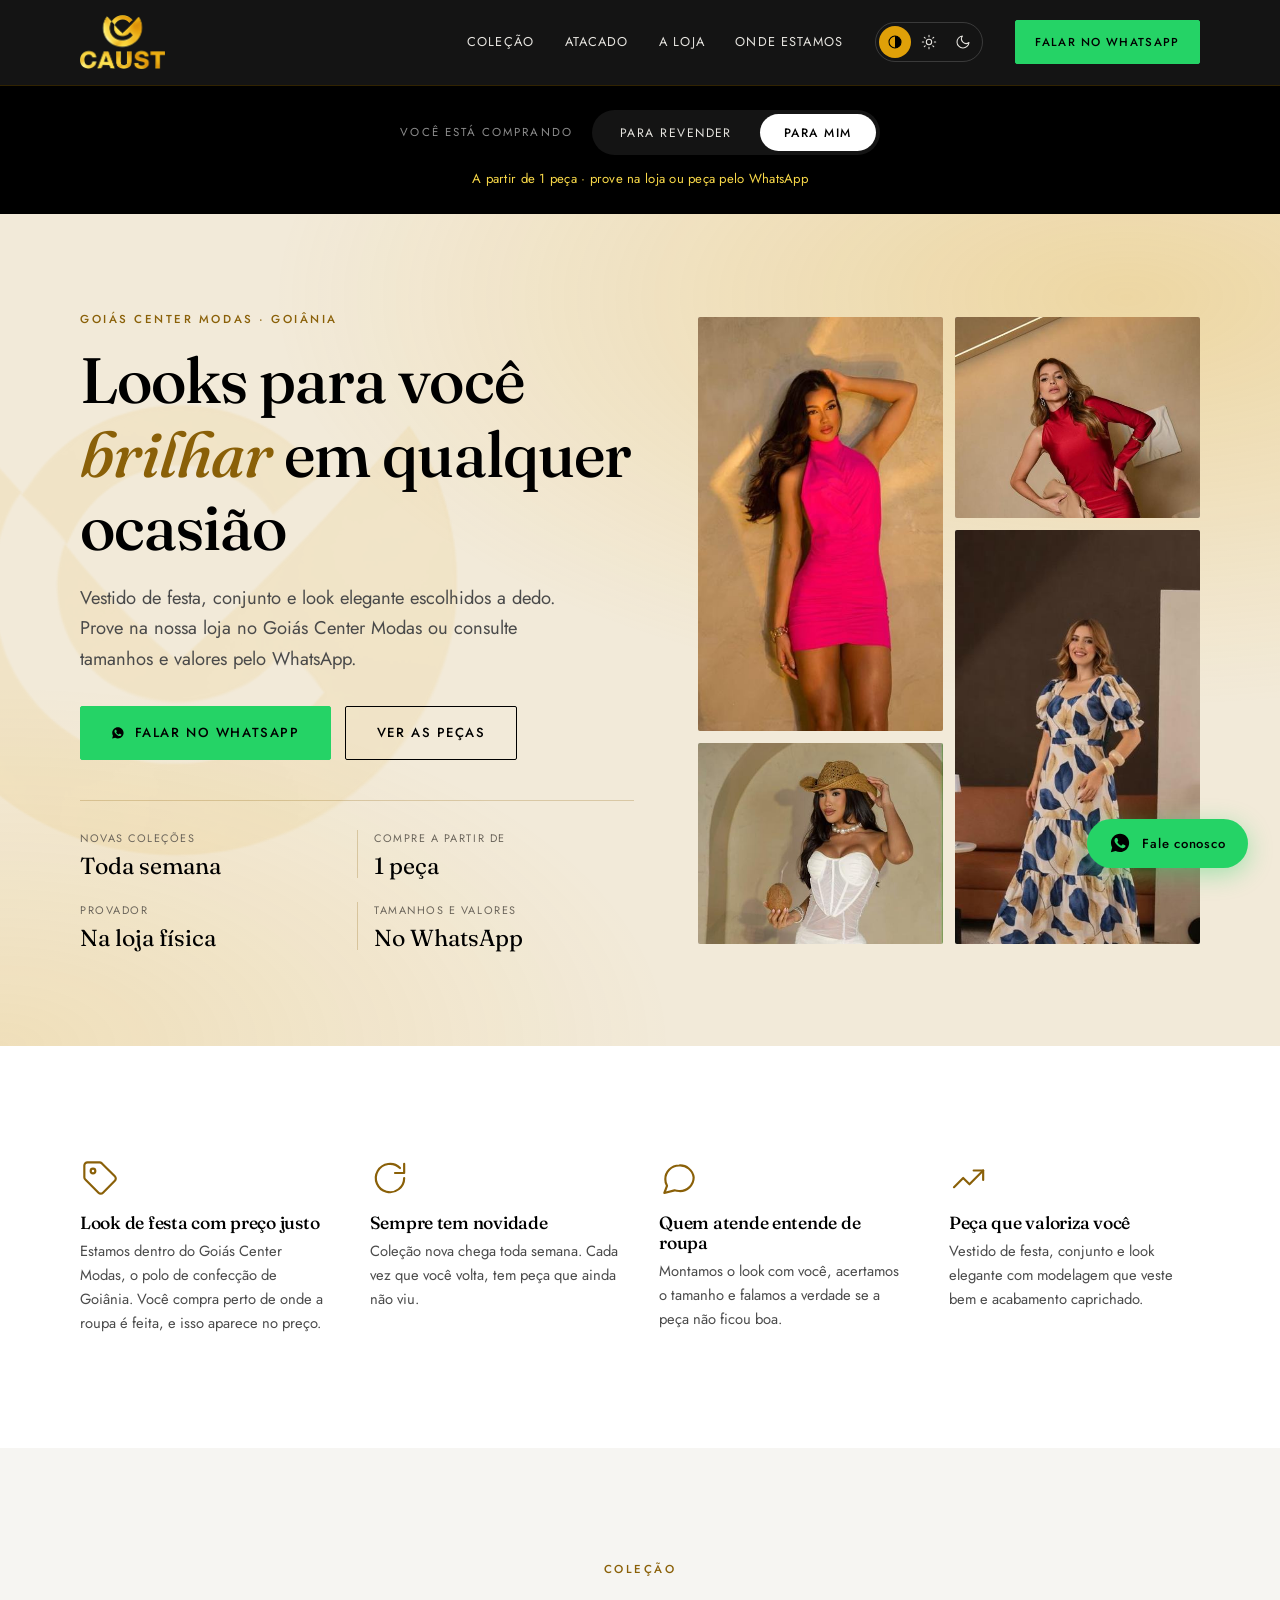
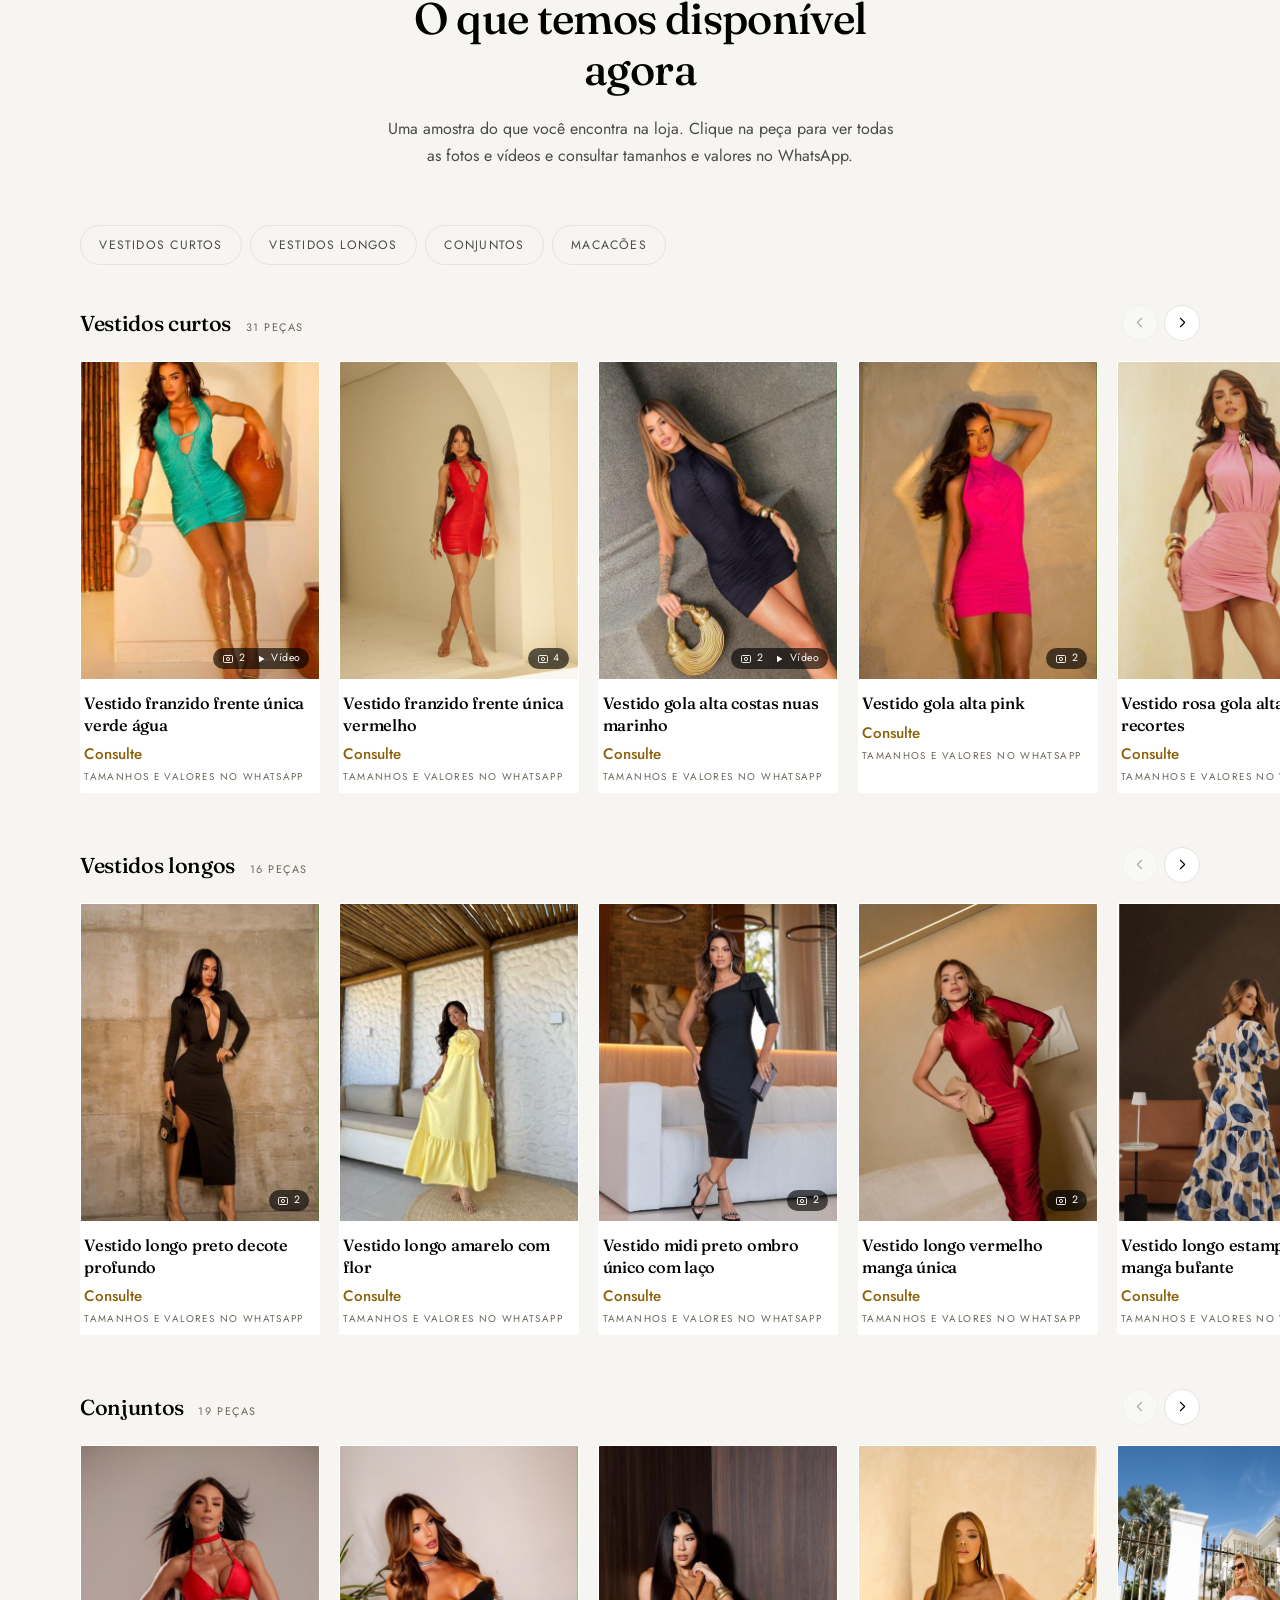
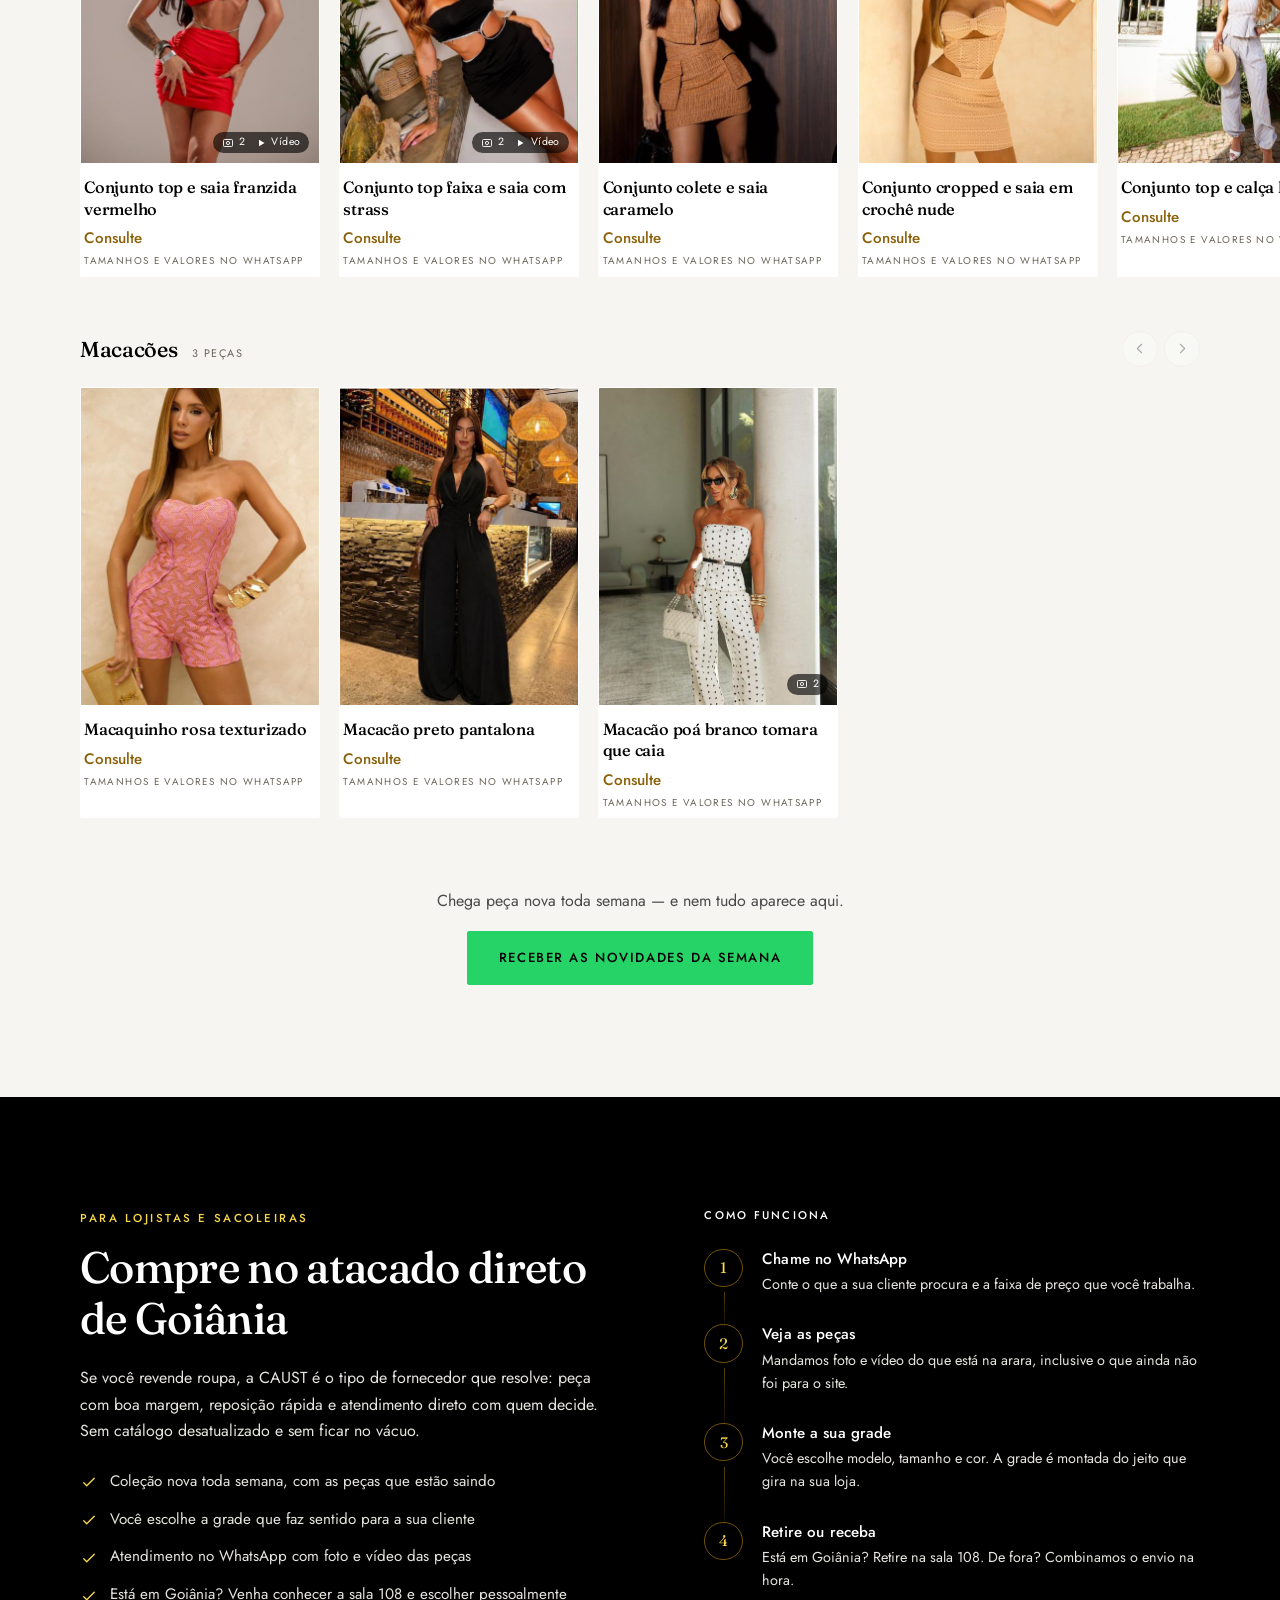
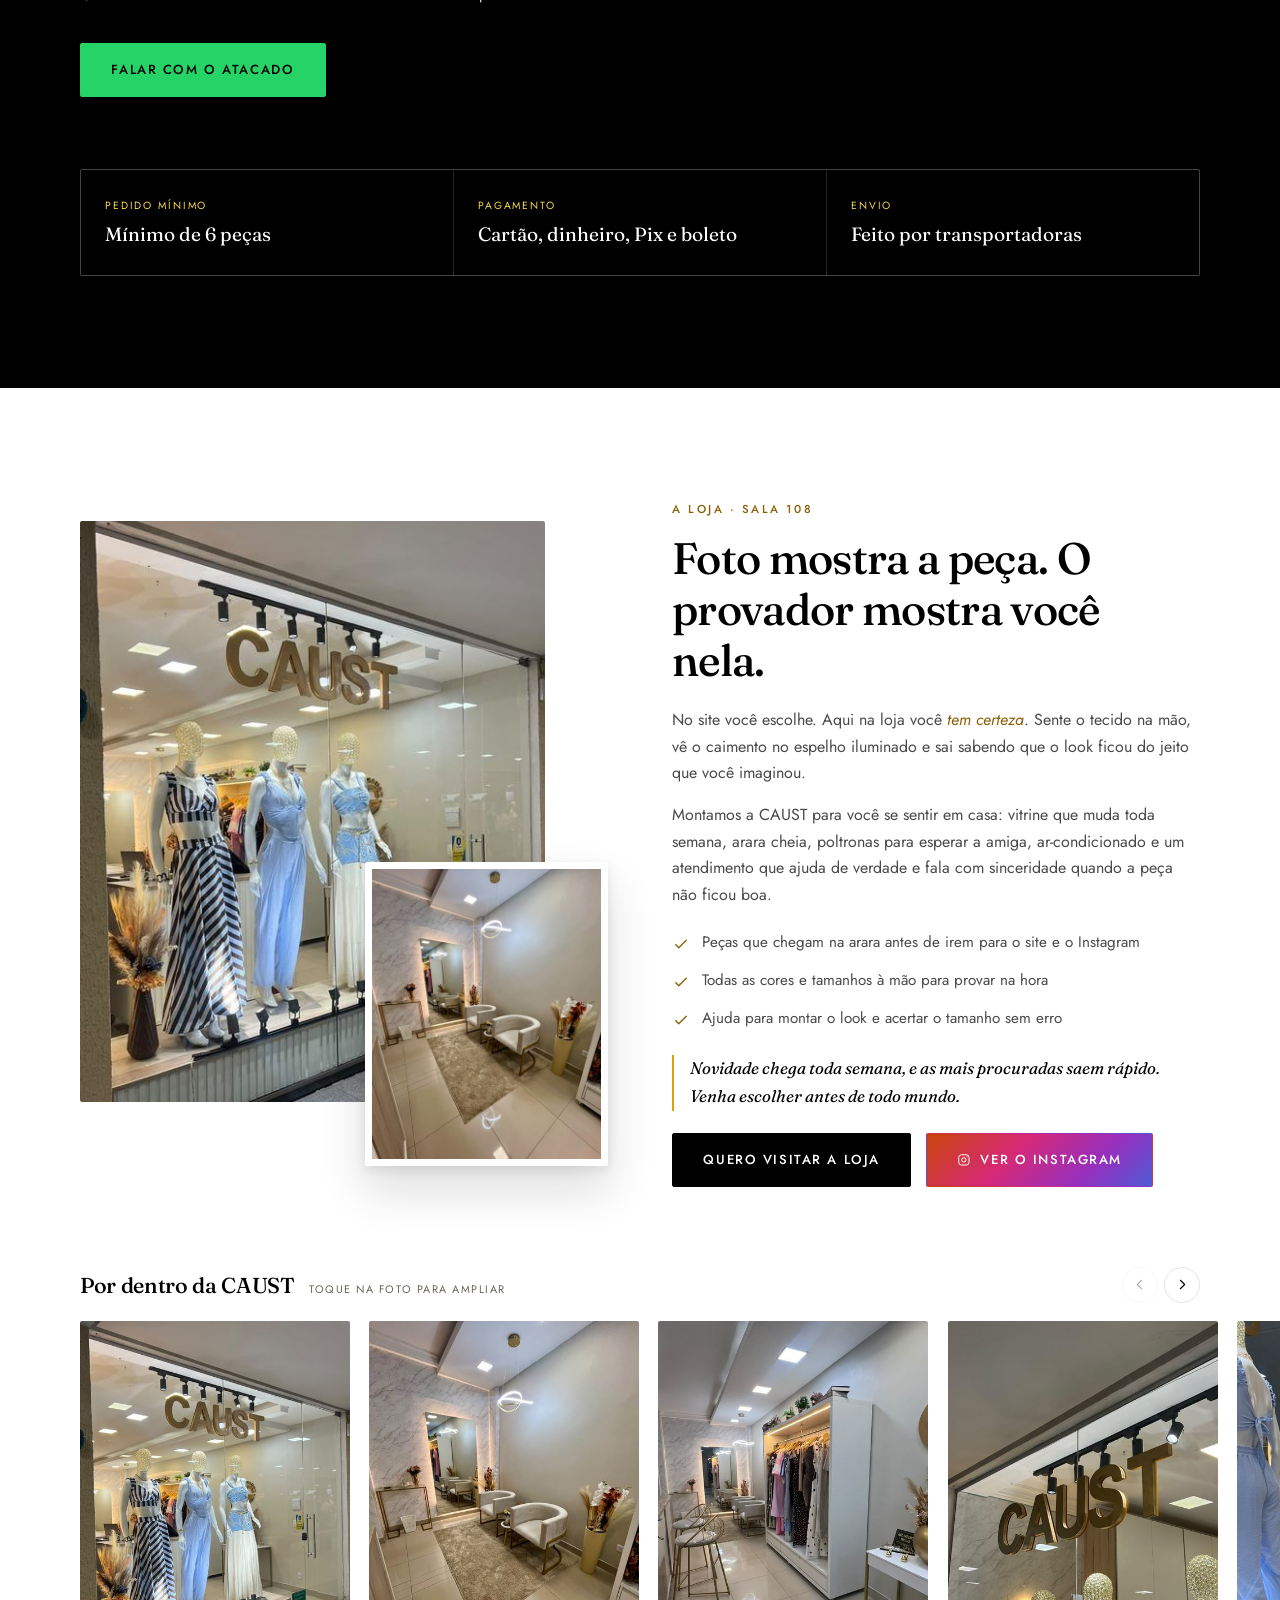
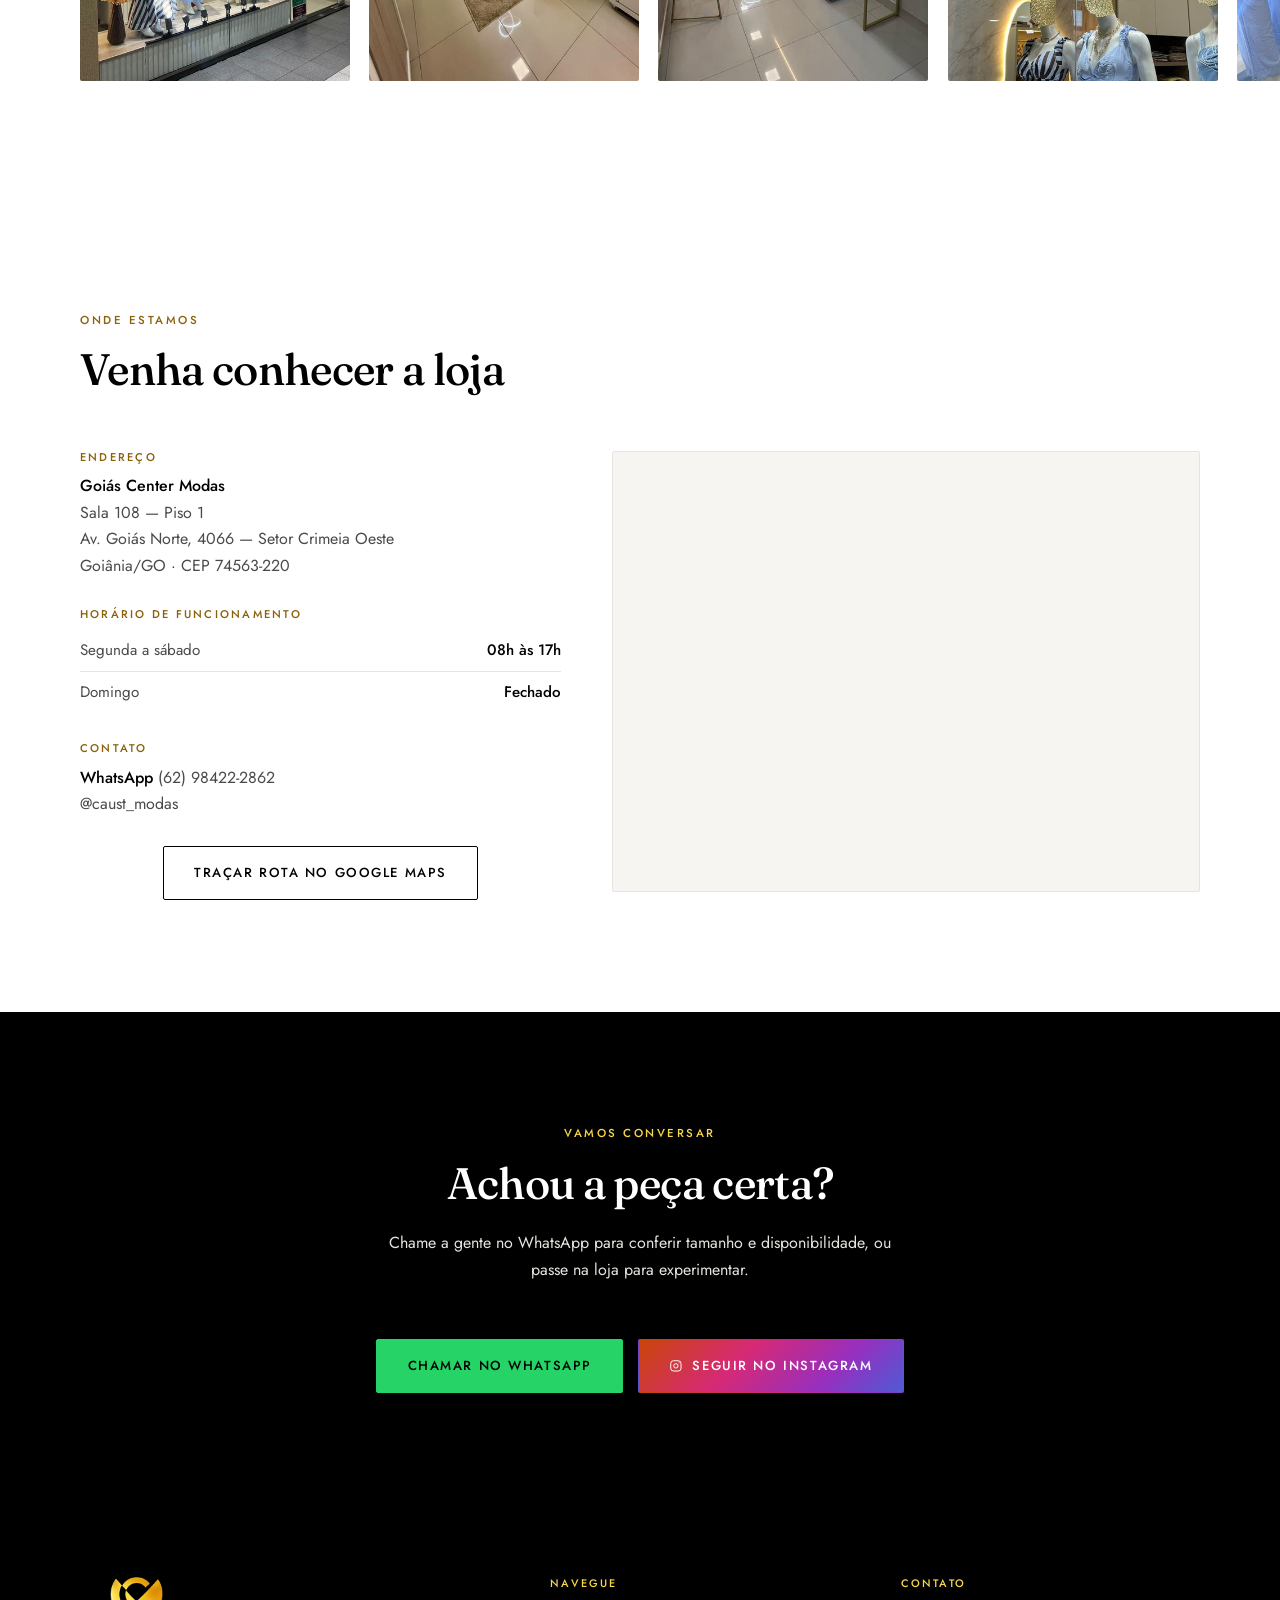
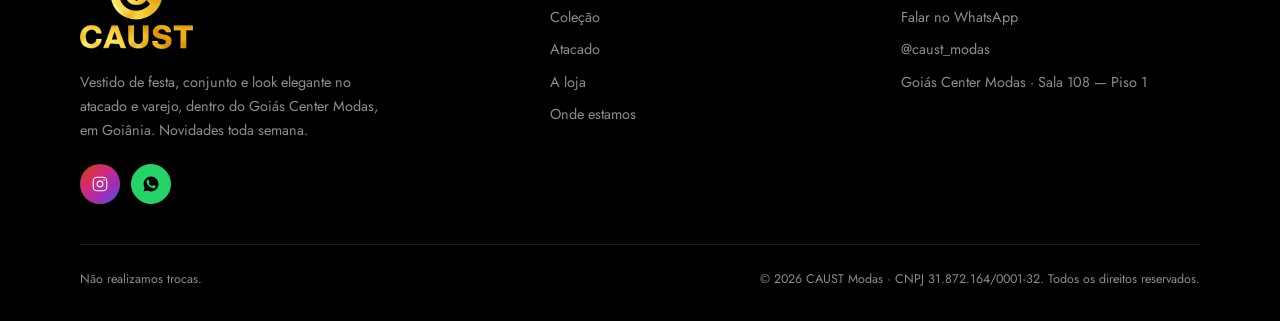
==== commit f1f4fed4: "Site mais rápido no celular e ajustes de acessibilidade - Miniaturas de 480 px nos cards, mosaico e " ====
--- a/index.html
+++ b/index.html
@@ -6,7 +6,6 @@
 
   <title>CAUST Modas — Atacado e Varejo de Moda Feminina em Goiânia</title>
   <meta name="description" content="Moda feminina no Goiás Center Modas, Goiânia. Vestido de festa, conjunto e look elegante no atacado e varejo. Novidades toda semana." />
-  <meta name="robots" content="noindex, nofollow" />
   <meta name="theme-color" content="#000000" />
   <link rel="canonical" href="https://www.caustmodas.com.br/" />
 
@@ -16,10 +15,10 @@
   <meta property="og:title" content="CAUST Modas — Atacado e Varejo em Goiânia" />
   <meta property="og:description" content="Vestido de festa, conjunto e look elegante direto do Goiás Center Modas. Novidades toda semana." />
   <!-- Endereço COMPLETO: WhatsApp e Facebook não aceitam caminho
-       relativo, e o link compartilhado sai sem imagem. Quando o
-       domínio próprio entrar, trocar aqui, no og:url e no canonical. -->
-  <meta property="og:url" content="https://joaopsouzaaa.github.io/caust-modas/" />
-  <meta property="og:image" content="https://joaopsouzaaa.github.io/caust-modas/img/marca/compartilhamento.jpg" />
+       relativo, e o link compartilhado sai sem imagem. Se o domínio
+       mudar, trocar aqui, no og:url, no canonical e no arquivo CNAME. -->
+  <meta property="og:url" content="https://www.caustmodas.com.br/" />
+  <meta property="og:image" content="https://www.caustmodas.com.br/img/marca/compartilhamento.jpg" />
   <meta property="og:image:width" content="1200" />
   <meta property="og:image:height" content="630" />
   <meta name="twitter:card" content="summary_large_image" />
@@ -29,7 +28,11 @@
   <!-- Fontes -->
   <link rel="preconnect" href="https://fonts.googleapis.com" />
   <link rel="preconnect" href="https://fonts.gstatic.com" crossorigin />
-  <link href="https://fonts.googleapis.com/css2?family=Fraunces:ital,opsz,wght@0,9..144,400..700;1,9..144,400..600&family=Jost:wght@300;400;500&display=swap" rel="stylesheet" />
+  <!-- Carrega sem bloquear a tela: o título aparece na hora com a
+       fonte do sistema e troca quando a Fraunces chega. Bloqueando,
+       o celular esperava quase 1 s a mais para mostrar o topo. -->
+  <link rel="preload" as="style" href="https://fonts.googleapis.com/css2?family=Fraunces:ital,opsz,wght@0,9..144,400..700;1,9..144,400..600&family=Jost:wght@300;400;500&display=swap" onload="this.onload=null;this.rel='stylesheet'" />
+  <noscript><link rel="stylesheet" href="https://fonts.googleapis.com/css2?family=Fraunces:ital,opsz,wght@0,9..144,400..700;1,9..144,400..600&family=Jost:wght@300;400;500&display=swap" /></noscript>
 
   <!-- Aplica o tema salvo ANTES da página pintar. Sem isto, quem
        escolheu escuro vê um flash branco a cada carregamento. -->
@@ -61,7 +64,7 @@
     })();
   </script>
 
-  <link rel="stylesheet" href="css/estilo.css?v=04aa7dfa" />
+  <link rel="stylesheet" href="css/estilo.css?v=2d809ccd" />
 </head>
 <body>
 
@@ -109,7 +112,7 @@
 </header>
 
 <!-- Menu mobile -->
-<div class="menu-mobile" id="menuMobile" data-aberto="false" aria-hidden="true">
+<div class="menu-mobile" id="menuMobile" data-aberto="false" aria-hidden="true" inert>
   <div class="menu-mobile__topo">
     <button class="menu-mobile__fechar" type="button" id="fecharMenu" aria-label="Fechar menu">
       <svg viewBox="0 0 24 24" fill="none" stroke="currentColor" stroke-width="1.5">
@@ -222,6 +225,7 @@
            mim" — inclusive o primeiro, logo abaixo do seletor, para a
            cliente ver a troca sem precisar rolar. Textos em TEXTOS,
            no app.js. -->
+      <h2 class="so-leitor">Por que comprar na CAUST</h2>
       <div class="vantagens troca-modo">
         <div class="vantagem revela">
           <div class="vantagem__icone">
@@ -307,7 +311,7 @@
   <!-- ============ FAIXA DA LOJA ============ -->
   <!-- Aparece só quando LOJA.fotos.interior estiver preenchido. -->
   <section class="faixa" id="faixaLoja" hidden>
-    <div class="faixa__foto"><img id="faixaImg" src="" alt="Interior da loja CAUST no Goiás Center Modas"></div>
+    <div class="faixa__foto"><img id="faixaImg" alt="Interior da loja CAUST no Goiás Center Modas"></div>
     <div class="container faixa__conteudo revela">
       <span class="olho">Sala 108 · Piso 1</span>
       <h2>Arara cheia o ano inteiro</h2>
@@ -570,7 +574,7 @@
       </div>
 
       <div>
-        <h4>Navegue</h4>
+        <h3>Navegue</h3>
         <ul>
           <li><a href="#colecao">Coleção</a></li>
           <li><a href="#atacado">Atacado</a></li>
@@ -580,7 +584,7 @@
       </div>
 
       <div>
-        <h4>Contato</h4>
+        <h3>Contato</h3>
         <ul id="rodapeContato"></ul>
       </div>
     </div>
@@ -593,7 +597,7 @@
 </footer>
 
 <!-- ============ BOTÃO FLUTUANTE ============ -->
-<a href="#" class="zap-flutuante" data-zap="flutuante" aria-label="Falar no WhatsApp">
+<a href="#" class="zap-flutuante" data-zap="flutuante" aria-label="Fale conosco no WhatsApp">
   <svg viewBox="0 0 24 24" fill="currentColor" aria-hidden="true">
     <path d="M12.04 2C6.58 2 2.13 6.45 2.13 11.91c0 1.75.46 3.45 1.32 4.95L2 22l5.25-1.38a9.87 9.87 0 0 0 4.79 1.22h.01c5.46 0 9.91-4.45 9.91-9.91C21.96 6.45 17.5 2 12.04 2zm5.8 14.17c-.25.69-1.45 1.32-2 1.4-.51.08-1.16.11-1.87-.12-.43-.14-.98-.32-1.69-.63-2.97-1.28-4.91-4.27-5.06-4.47-.15-.2-1.21-1.61-1.21-3.07s.77-2.18 1.04-2.48c.27-.3.59-.37.79-.37.2 0 .39 0 .57.01.18.01.43-.07.67.51.25.6.84 2.06.91 2.21.07.15.12.32.02.52-.1.2-.15.32-.3.5-.15.17-.31.39-.44.52-.15.15-.3.31-.13.6.17.3.76 1.25 1.63 2.03 1.12 1 2.06 1.31 2.35 1.46.3.15.47.12.64-.07.17-.2.74-.86.94-1.16.2-.3.39-.25.66-.15.27.1 1.72.81 2.02.96.3.15.49.22.56.35.07.12.07.72-.18 1.41z"/>
   </svg>
@@ -657,6 +661,6 @@
 </div>
 
 <script src="js/dados.js?v=76926e2b"></script>
-<script src="js/app.js?v=8e8020d7"></script>
+<script src="js/app.js?v=5c12db6c"></script>
 </body>
 </html>
--- a/css/estilo.css
+++ b/css/estilo.css
@@ -323,7 +323,7 @@
 /* Usado sobre as seções pretas: dourado com texto preto. */
 .btn--claro {
   background: var(--acento);
-  color: var(--tinta);
+  color: #000000;
   border-color: var(--acento);
 }
 .btn--claro:hover {
@@ -349,17 +349,19 @@
    data-zap ja nasce verde, sem precisar mexer aqui.
    ---------------------------------------------------------- */
 
+/* #000 fixo, nao var(--tinta): no tema escuro --tinta vira quase
+   branco e o texto sumia no verde (1,77:1, achado pelo Lighthouse). */
 .btn[data-zap],
 #modalZap {
   background: var(--zap);
-  color: var(--tinta);
+  color: #000000;
   border-color: var(--zap);
 }
 
 .btn[data-zap]:hover,
 #modalZap:hover {
   background: var(--zap-hover);
-  color: var(--tinta);
+  color: #000000;
   border-color: var(--zap-hover);
   transform: translateY(-2px);
   box-shadow: 0 6px 20px rgba(37, 211, 102, 0.35);
@@ -369,12 +371,12 @@
 .social a[data-zap] {
   background: var(--zap);
   border-color: var(--zap);
-  color: var(--tinta);
+  color: #000000;
 }
 .social a[data-zap]:hover {
   background: var(--zap-hover);
   border-color: var(--zap-hover);
-  color: var(--tinta);
+  color: #000000;
 }
 
 /* ---------- Cabeçalho ------------------------------------- */
@@ -1225,7 +1227,7 @@
 .rodape .marca__texto { color: var(--painel-titulo); }
 .rodape .marca__sub { color: var(--acento-claro); }
 
-.rodape h4 {
+.rodape h3 {
   font-family: var(--sans);
   font-size: 0.68rem;
   letter-spacing: 0.2em;
@@ -1281,7 +1283,7 @@
   align-items: center;
   gap: 0.7rem;
   background: var(--zap);
-  color: var(--tinta);
+  color: #000000;
   text-decoration: none;
   padding: 0.85rem 1.4rem;
   border-radius: 100px;
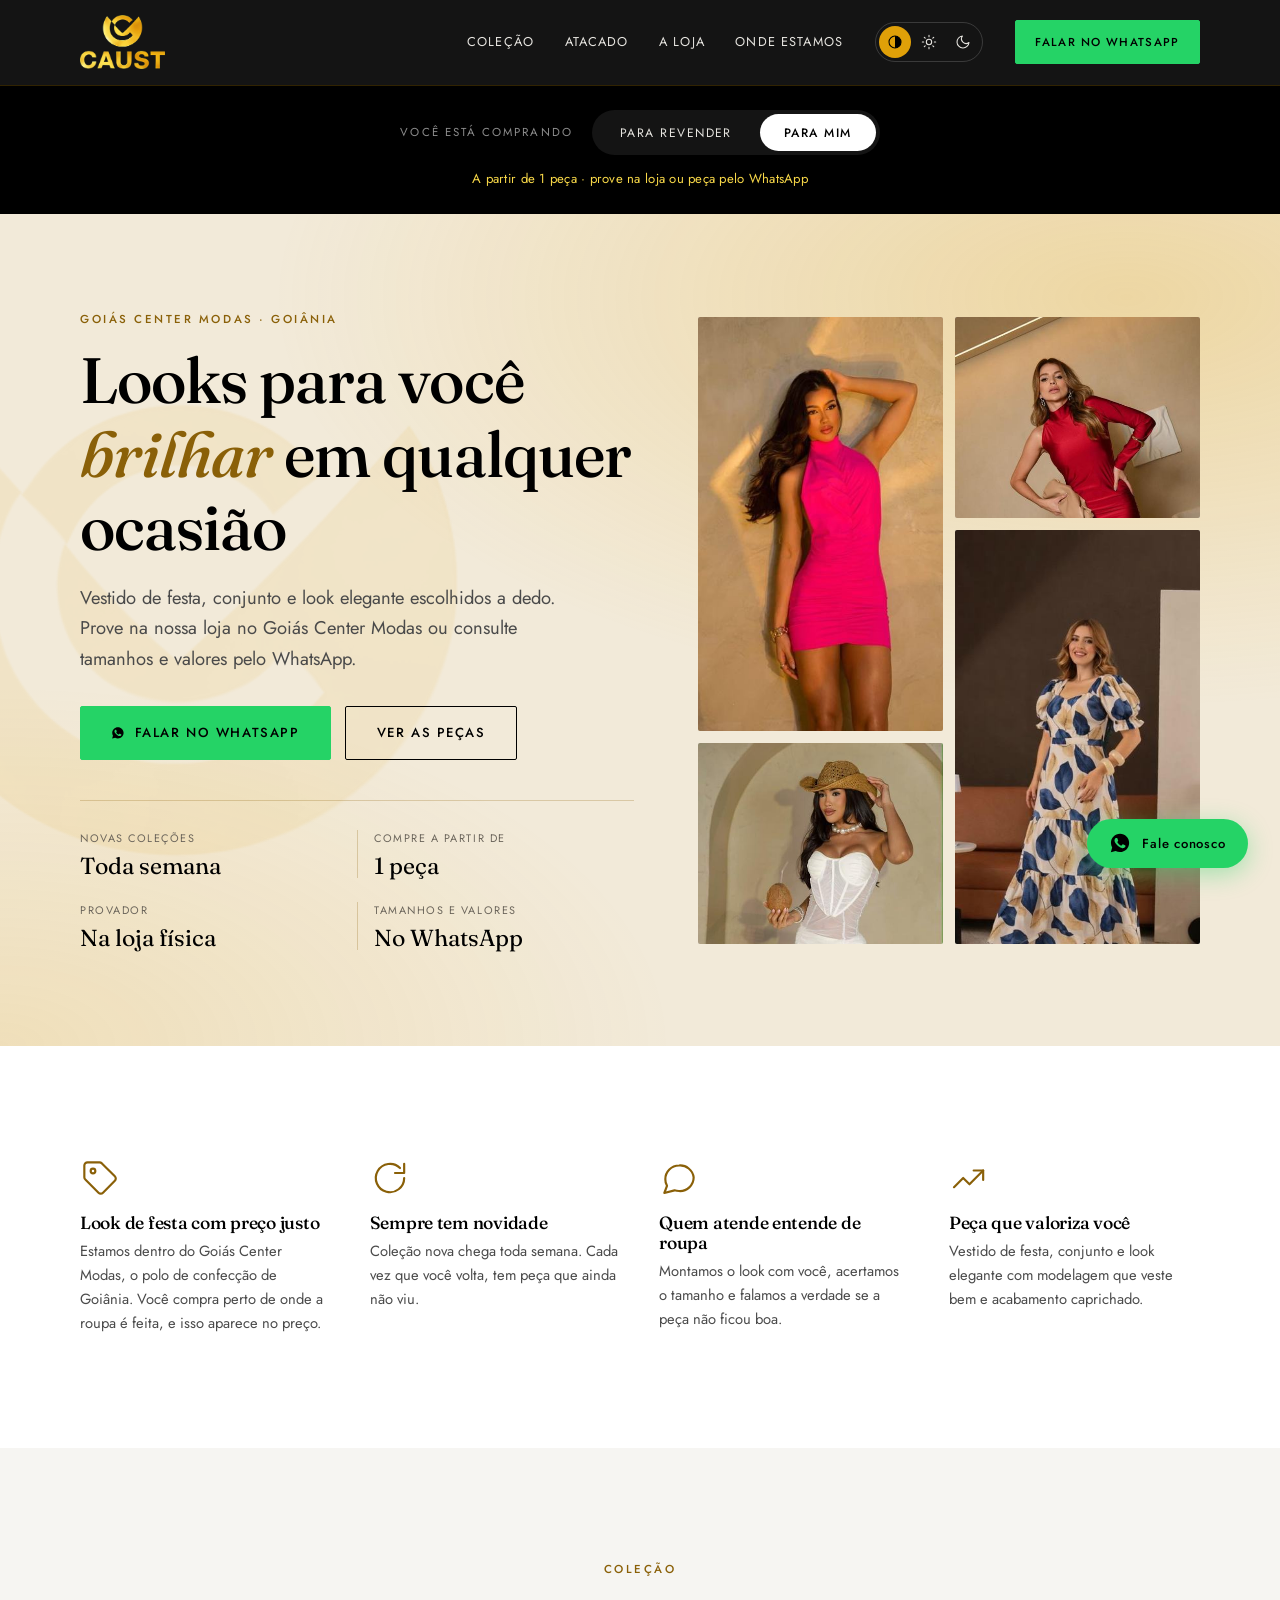
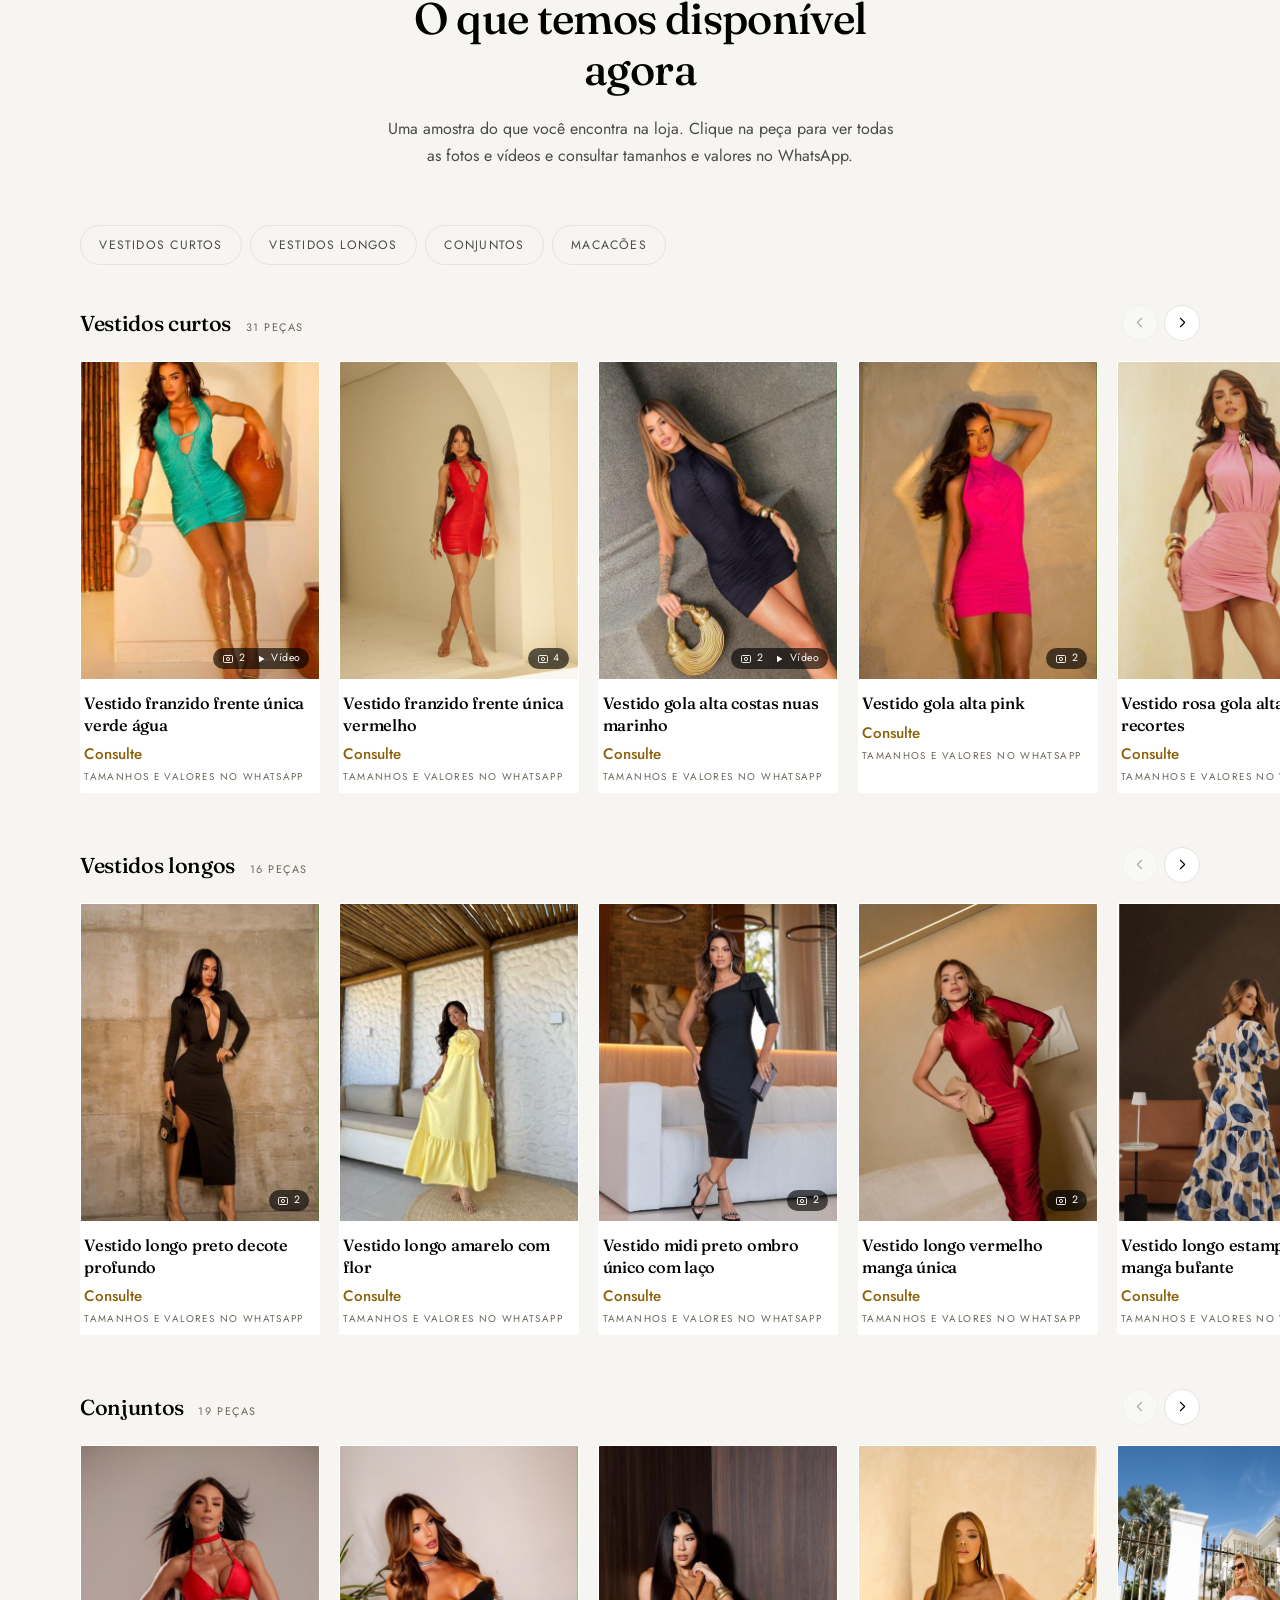
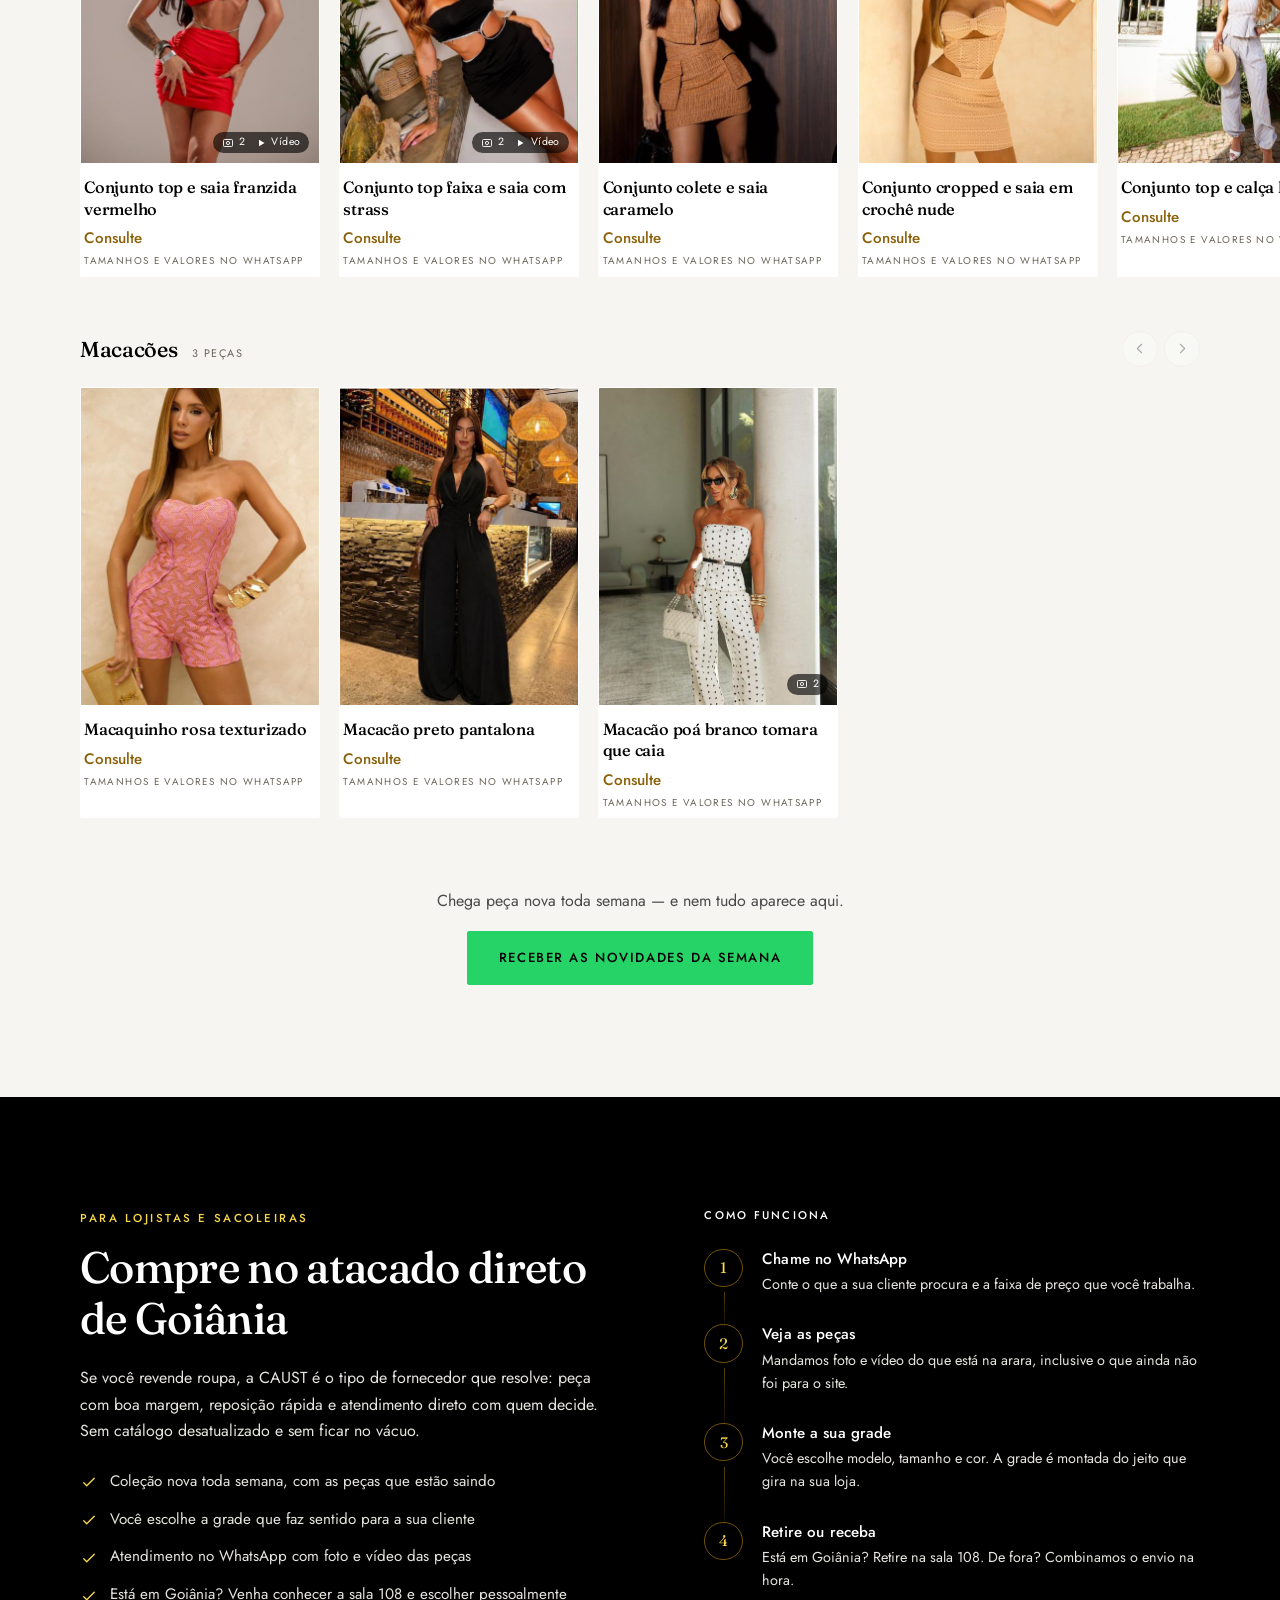
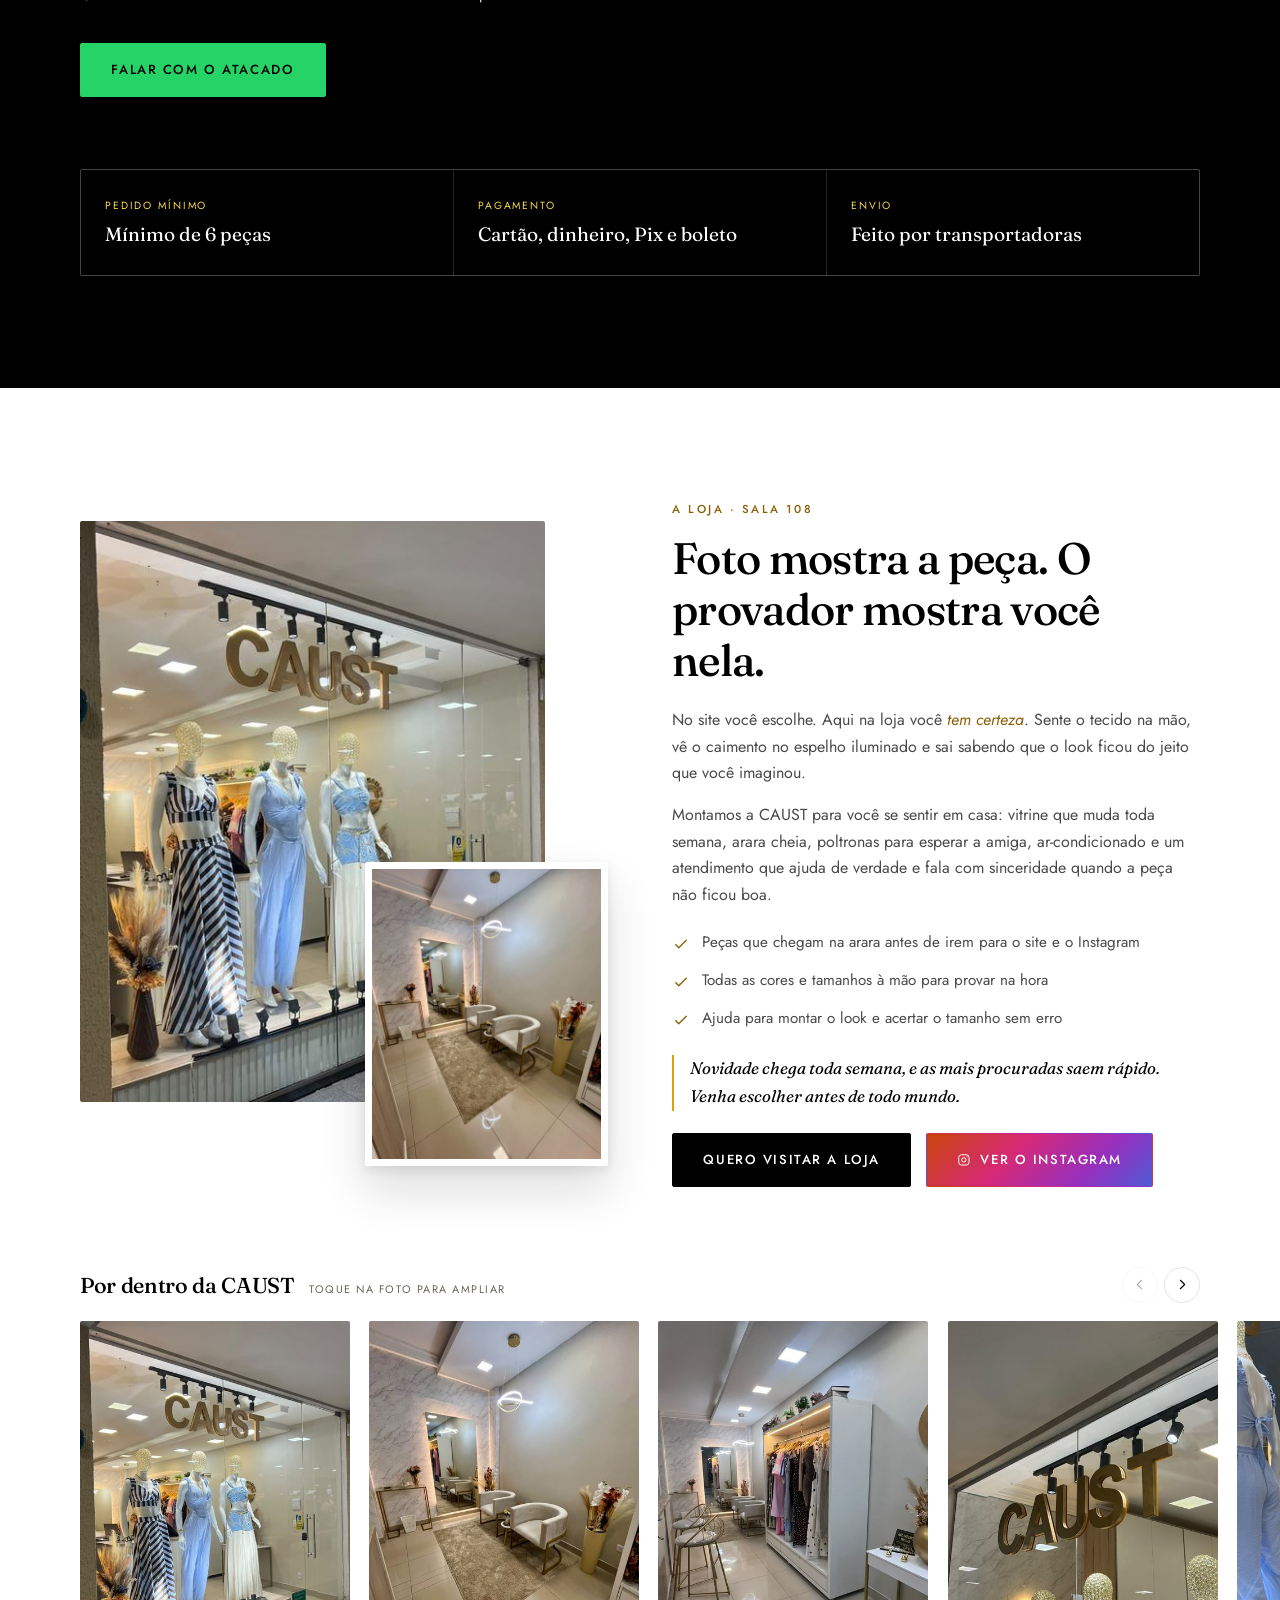
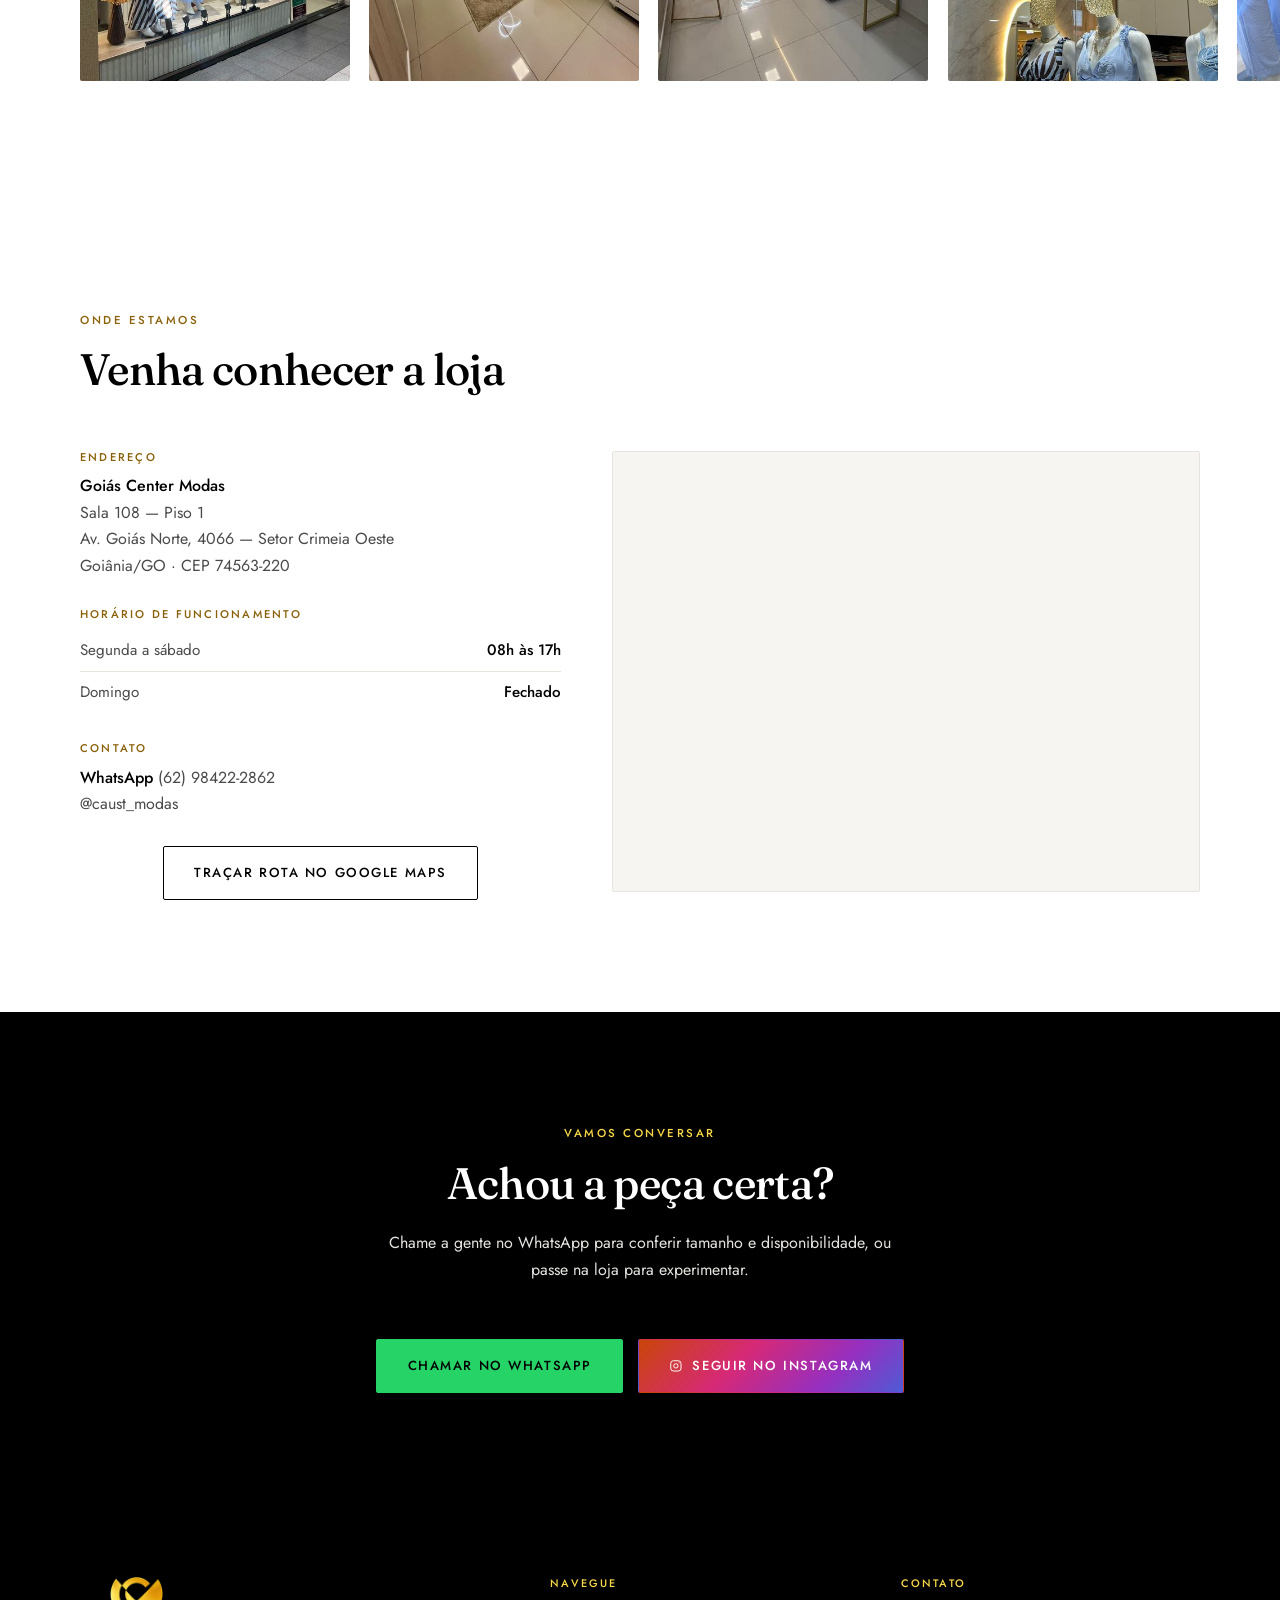
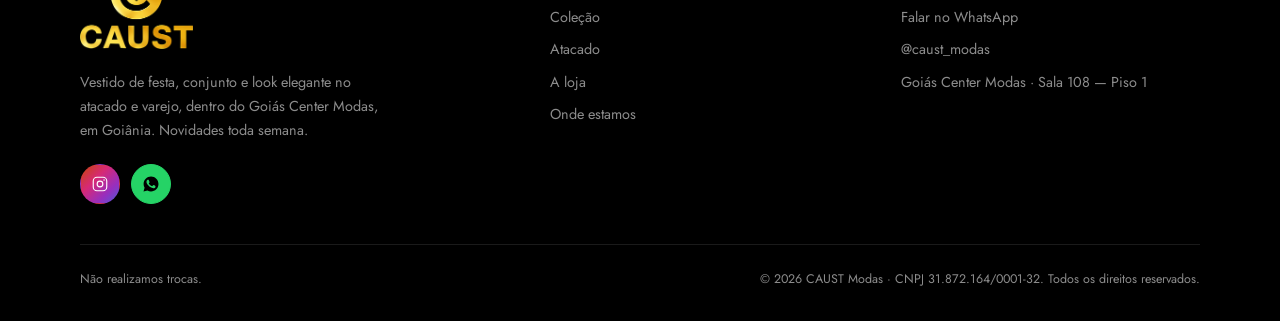
==== commit c7cecb1e: "Logo menor e pré-carregamento das miniaturas do modo atacado Co-Authored-By: Claude Opus 5.5 <norepl" ====
--- a/index.html
+++ b/index.html
@@ -73,7 +73,7 @@
   <div class="container topo__interno">
     <a href="#topo" class="marca" aria-label="CAUST — início">
       <img src="img/marca/logo-web.png" alt="CAUST Modas"
-           class="marca__logo" width="346" height="220">
+           class="marca__logo" width="240" height="153">
     </a>
 
     <nav class="nav" aria-label="Navegação principal">
@@ -551,7 +551,7 @@
       <div>
         <a href="#topo" class="marca" aria-label="CAUST — voltar ao topo">
           <img src="img/marca/logo-web.png" alt="CAUST Modas"
-               class="marca__logo marca__logo--rodape" width="346" height="220">
+               class="marca__logo marca__logo--rodape" width="240" height="153">
         </a>
         <p class="rodape__sobre">
           Vestido de festa, conjunto e look elegante no atacado e varejo,
@@ -661,6 +661,6 @@
 </div>
 
 <script src="js/dados.js?v=76926e2b"></script>
-<script src="js/app.js?v=5c12db6c"></script>
+<script src="js/app.js?v=8327dfc3"></script>
 </body>
 </html>
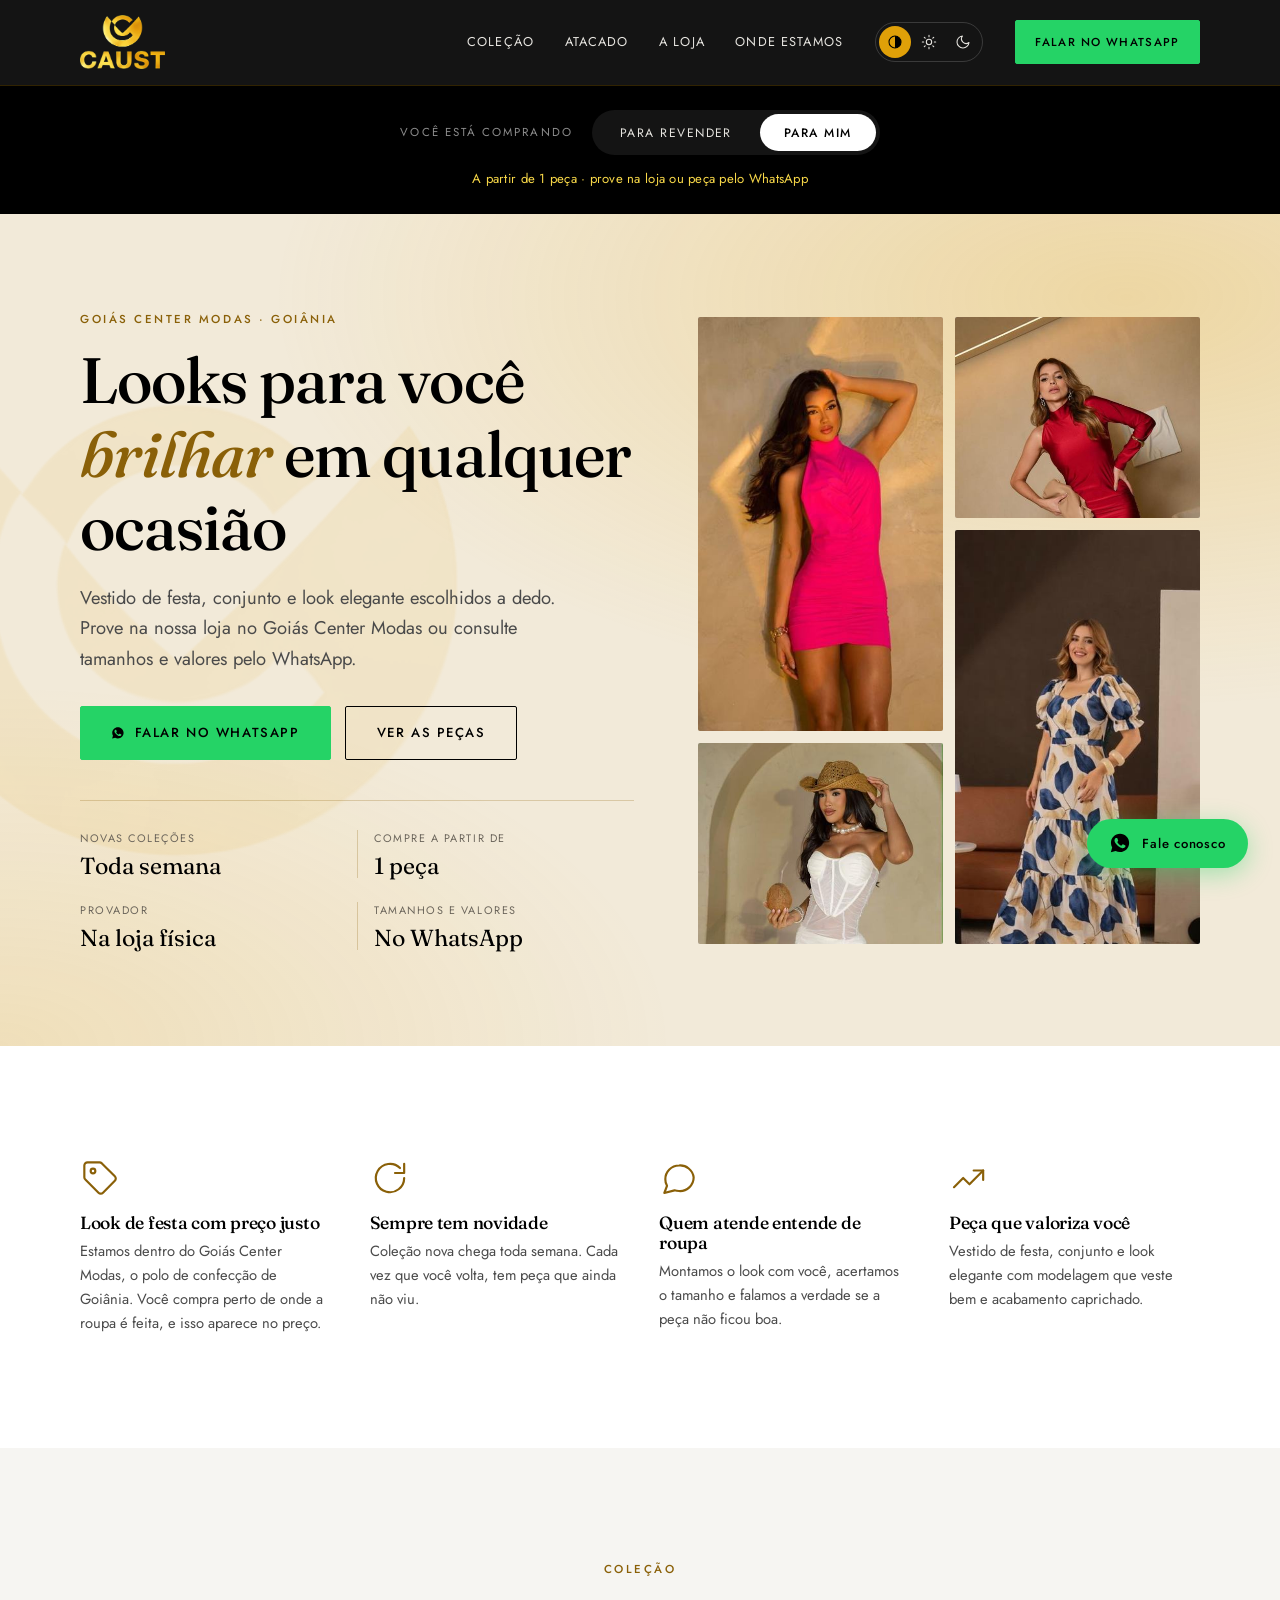
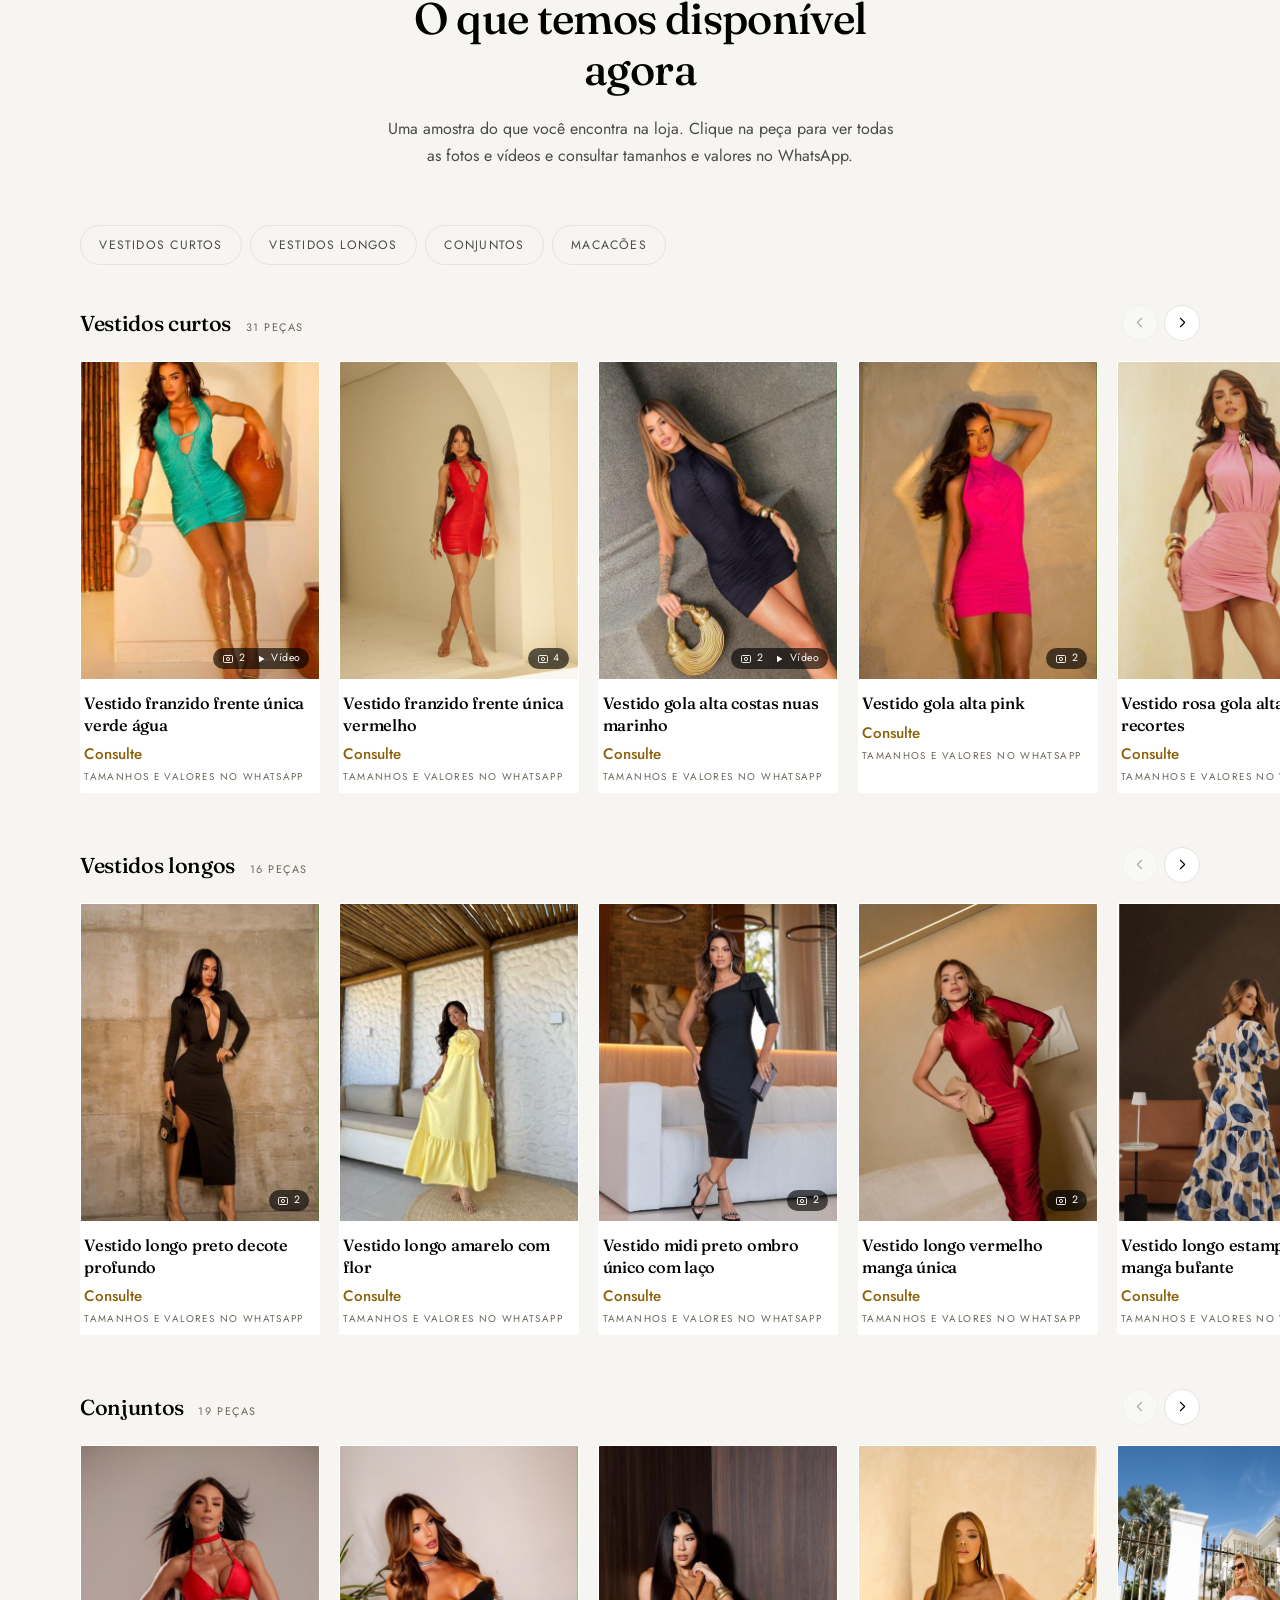
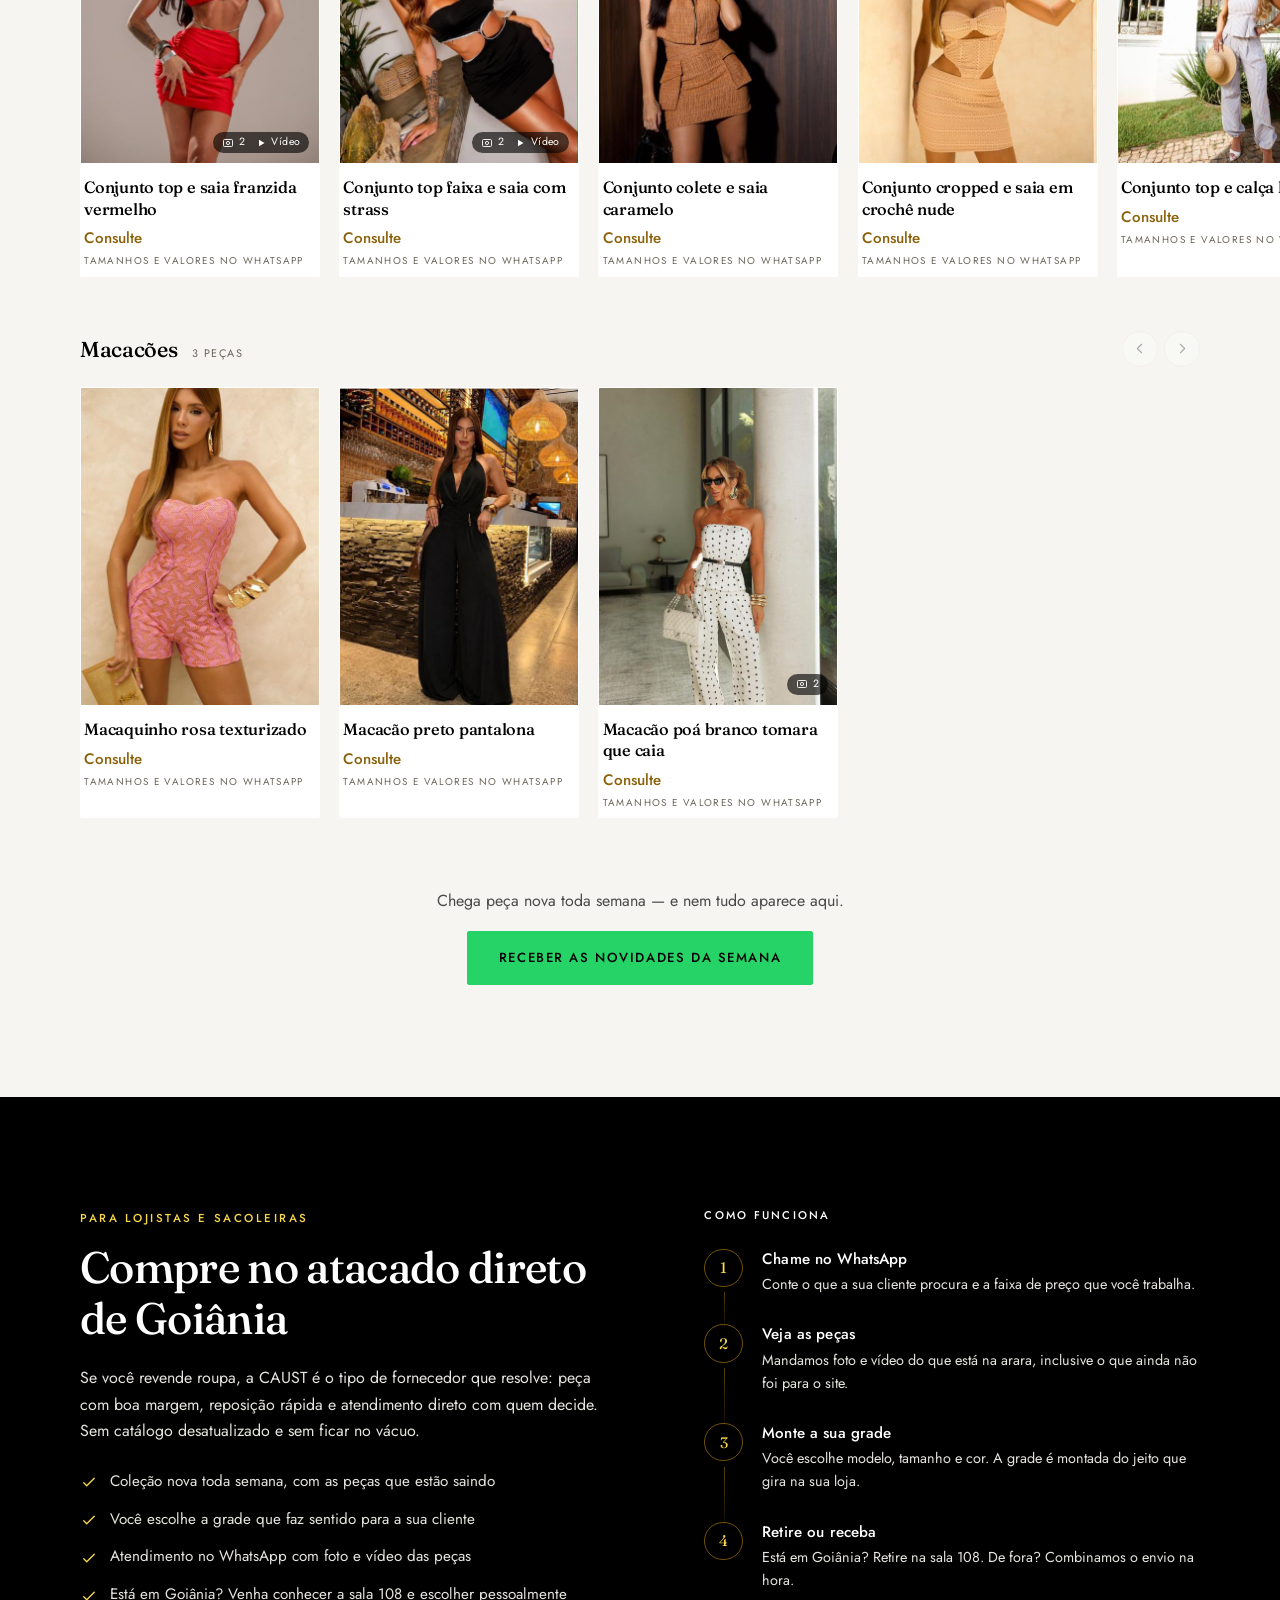
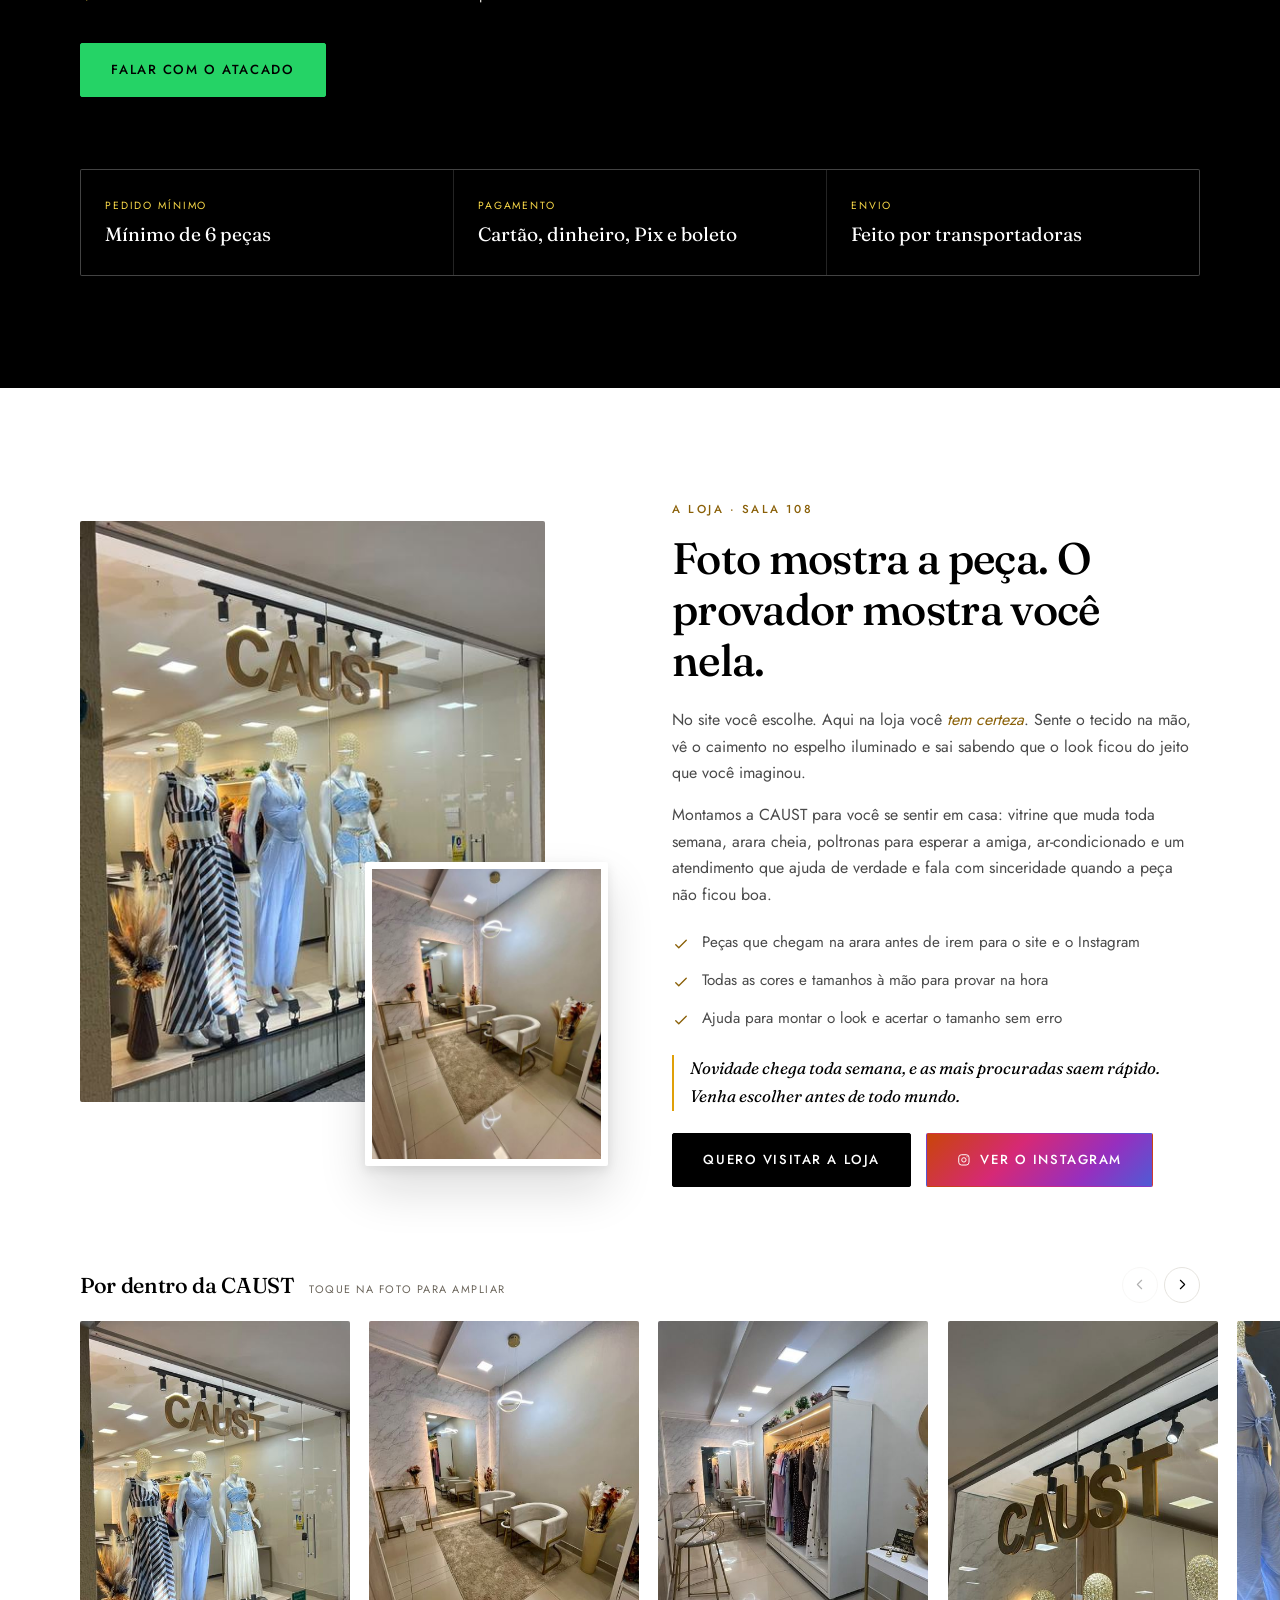
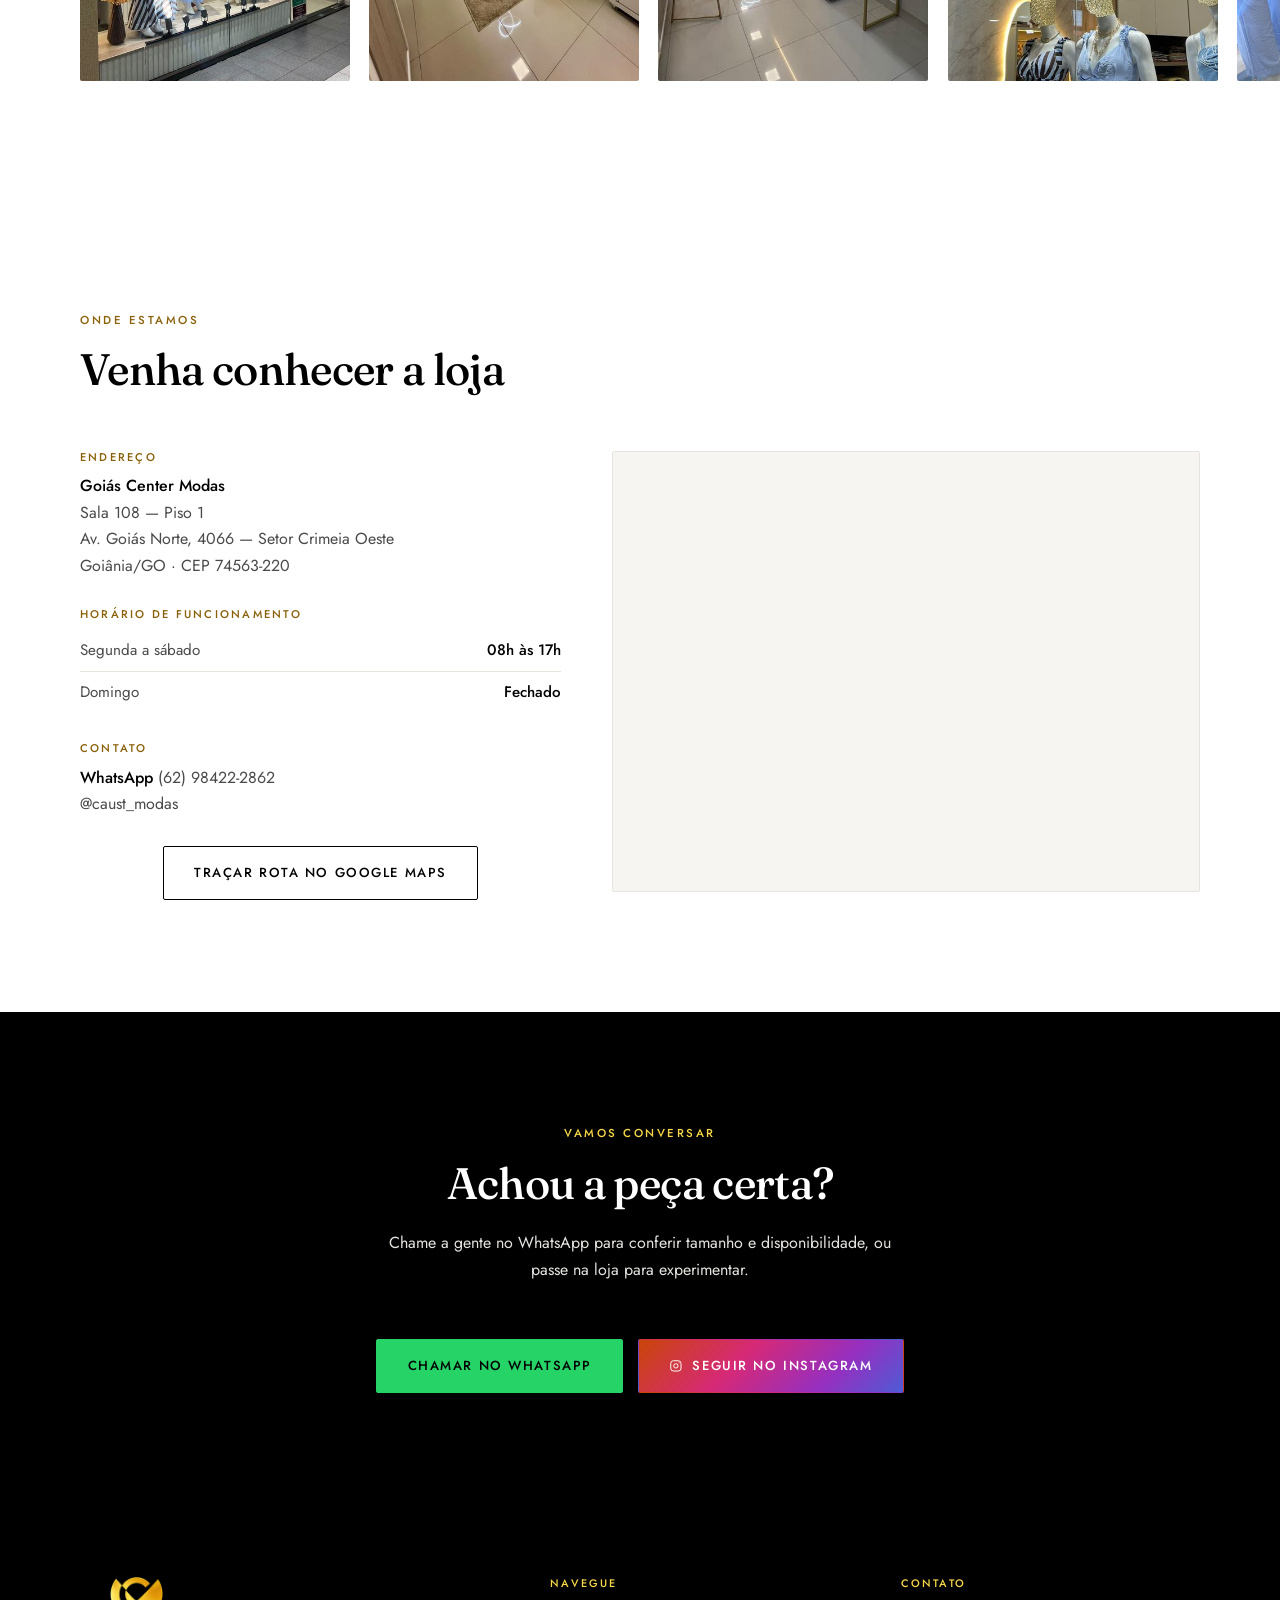
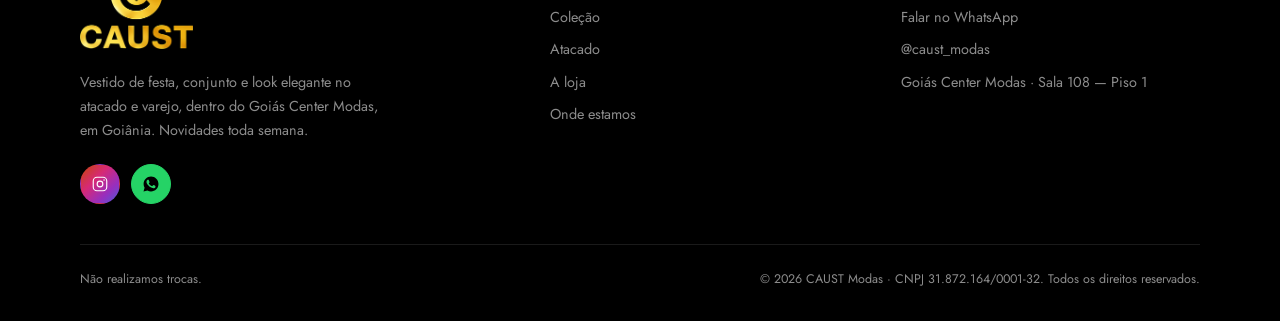
==== commit 7bf7d74e: "Fontes hospedadas no próprio site, com preload Tira as duas conexões extras ao Google Fonts e evita " ====
--- a/index.html
+++ b/index.html
@@ -25,14 +25,12 @@
 
   <link rel="icon" href="img/marca/favicon.png" />
 
-  <!-- Fontes -->
-  <link rel="preconnect" href="https://fonts.googleapis.com" />
-  <link rel="preconnect" href="https://fonts.gstatic.com" crossorigin />
-  <!-- Carrega sem bloquear a tela: o título aparece na hora com a
-       fonte do sistema e troca quando a Fraunces chega. Bloqueando,
-       o celular esperava quase 1 s a mais para mostrar o topo. -->
-  <link rel="preload" as="style" href="https://fonts.googleapis.com/css2?family=Fraunces:ital,opsz,wght@0,9..144,400..700;1,9..144,400..600&family=Jost:wght@300;400;500&display=swap" onload="this.onload=null;this.rel='stylesheet'" />
-  <noscript><link rel="stylesheet" href="https://fonts.googleapis.com/css2?family=Fraunces:ital,opsz,wght@0,9..144,400..700;1,9..144,400..600&family=Jost:wght@300;400;500&display=swap" /></noscript>
+  <!-- Fontes: hospedadas no próprio site (css/estilo.css, @font-face).
+       O preload começa o download junto com o HTML, então a fonte
+       chega antes da primeira pintura e o topo não "pula" na troca. -->
+  <link rel="preload" href="fonts/fraunces.woff2" as="font" type="font/woff2" crossorigin />
+  <link rel="preload" href="fonts/fraunces-italico.woff2" as="font" type="font/woff2" crossorigin />
+  <link rel="preload" href="fonts/jost.woff2" as="font" type="font/woff2" crossorigin />
 
   <!-- Aplica o tema salvo ANTES da página pintar. Sem isto, quem
        escolheu escuro vê um flash branco a cada carregamento. -->
@@ -64,7 +62,7 @@
     })();
   </script>
 
-  <link rel="stylesheet" href="css/estilo.css?v=2d809ccd" />
+  <link rel="stylesheet" href="css/estilo.css?v=55676bed" />
 </head>
 <body>
 
--- a/css/estilo.css
+++ b/css/estilo.css
@@ -3,6 +3,40 @@
    Paleta da marca: preto, branco e dourado.
    Para trocar as cores da marca, mexa só no bloco :root abaixo.
    ============================================================= */
+
+/* ---------- Fontes (hospedadas no próprio site) -------------
+   Fraunces e Jost, licença SIL Open Font License. Só o subconjunto
+   latin, que já cobre o português. Antes vinham do Google Fonts, o
+   que custava duas conexões extras e fazia o topo "pular" quando a
+   fonte chegava depois da primeira pintura. O index.html faz preload
+   dos três arquivos. ------------------------------------------------- */
+
+@font-face {
+  font-family: "Fraunces";
+  font-style: italic;
+  font-weight: 400 600;
+  font-display: swap;
+  src: url("../fonts/fraunces-italico.woff2") format("woff2");
+  unicode-range: U+0000-00FF, U+0131, U+0152-0153, U+02BB-02BC, U+02C6, U+02DA, U+02DC, U+0304, U+0308, U+0329, U+2000-206F, U+20AC, U+2122, U+2191, U+2193, U+2212, U+2215, U+FEFF, U+FFFD;
+}
+
+@font-face {
+  font-family: "Fraunces";
+  font-style: normal;
+  font-weight: 400 700;
+  font-display: swap;
+  src: url("../fonts/fraunces.woff2") format("woff2");
+  unicode-range: U+0000-00FF, U+0131, U+0152-0153, U+02BB-02BC, U+02C6, U+02DA, U+02DC, U+0304, U+0308, U+0329, U+2000-206F, U+20AC, U+2122, U+2191, U+2193, U+2212, U+2215, U+FEFF, U+FFFD;
+}
+
+@font-face {
+  font-family: "Jost";
+  font-style: normal;
+  font-weight: 300 500;
+  font-display: swap;
+  src: url("../fonts/jost.woff2") format("woff2");
+  unicode-range: U+0000-00FF, U+0131, U+0152-0153, U+02BB-02BC, U+02C6, U+02DA, U+02DC, U+0304, U+0308, U+0329, U+2000-206F, U+20AC, U+2122, U+2191, U+2193, U+2212, U+2215, U+FEFF, U+FFFD;
+}
 
 :root {
   /* ------------------------------------------------------------
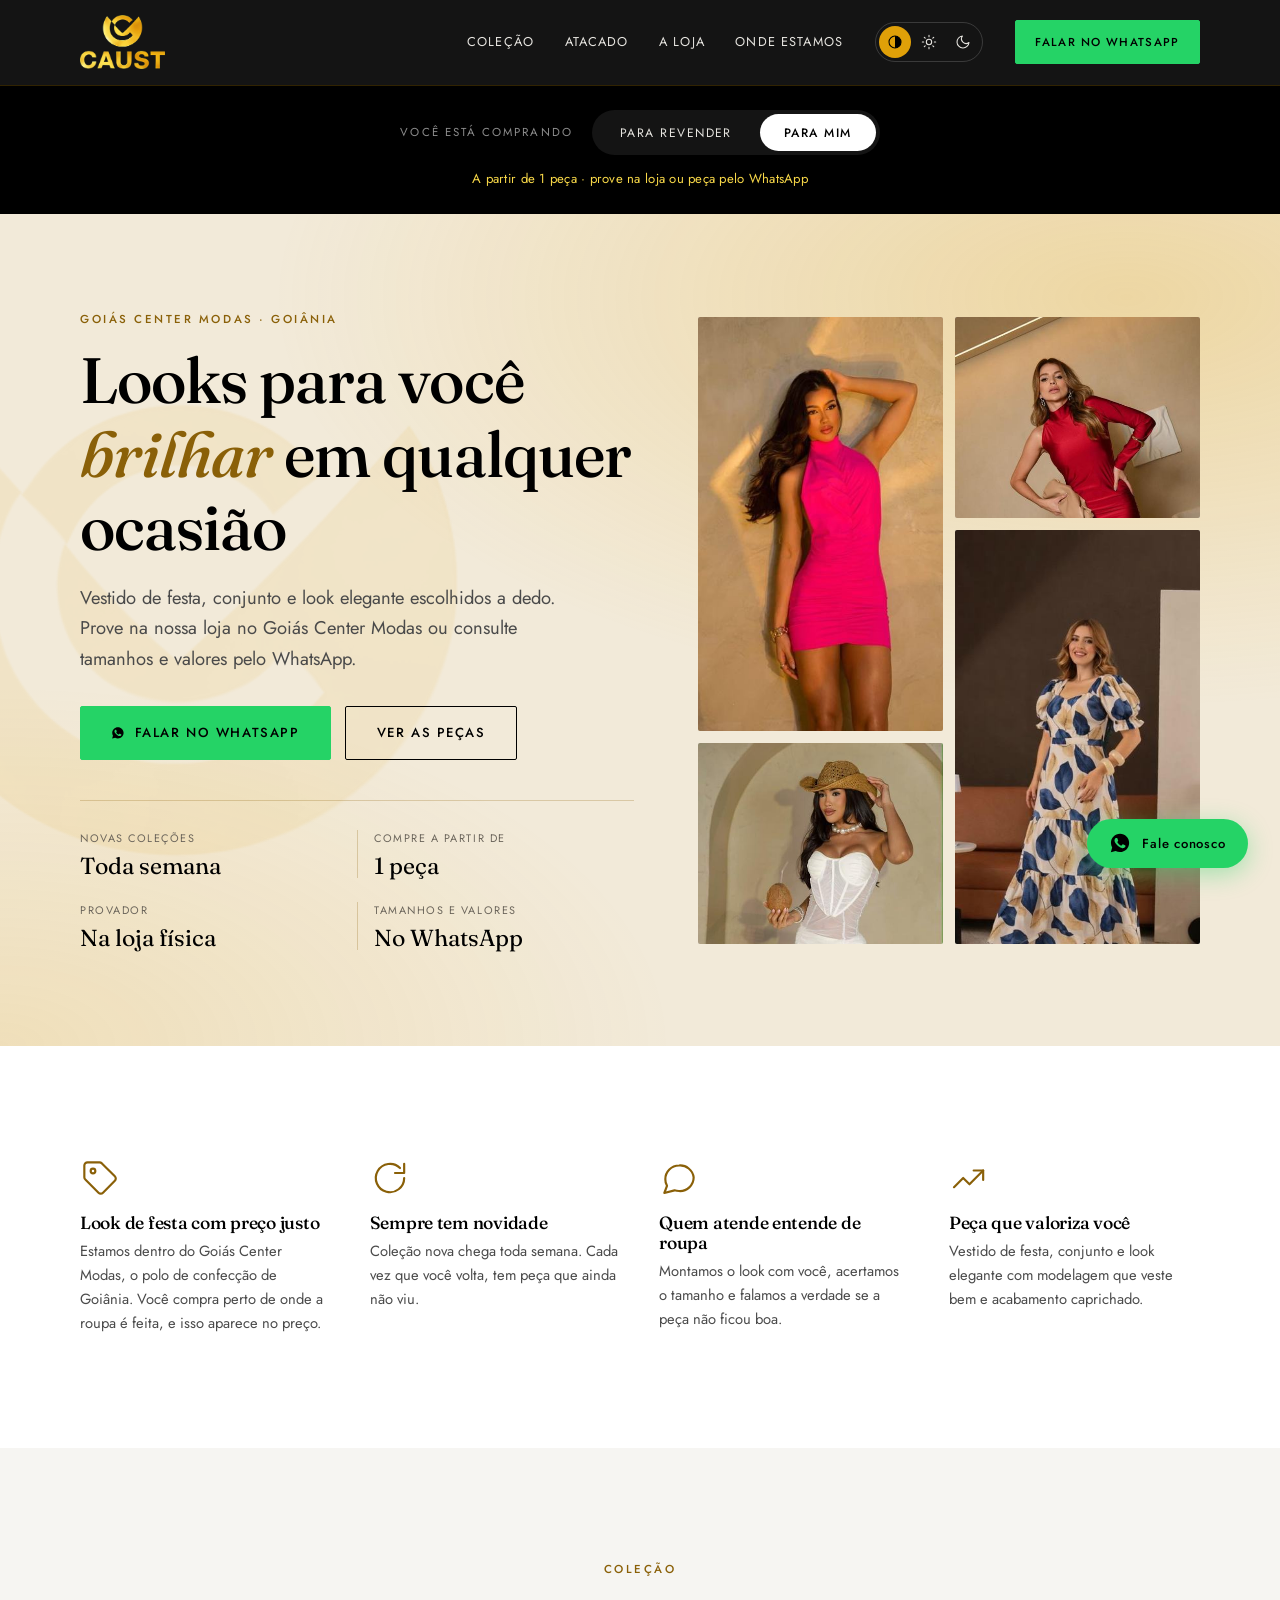
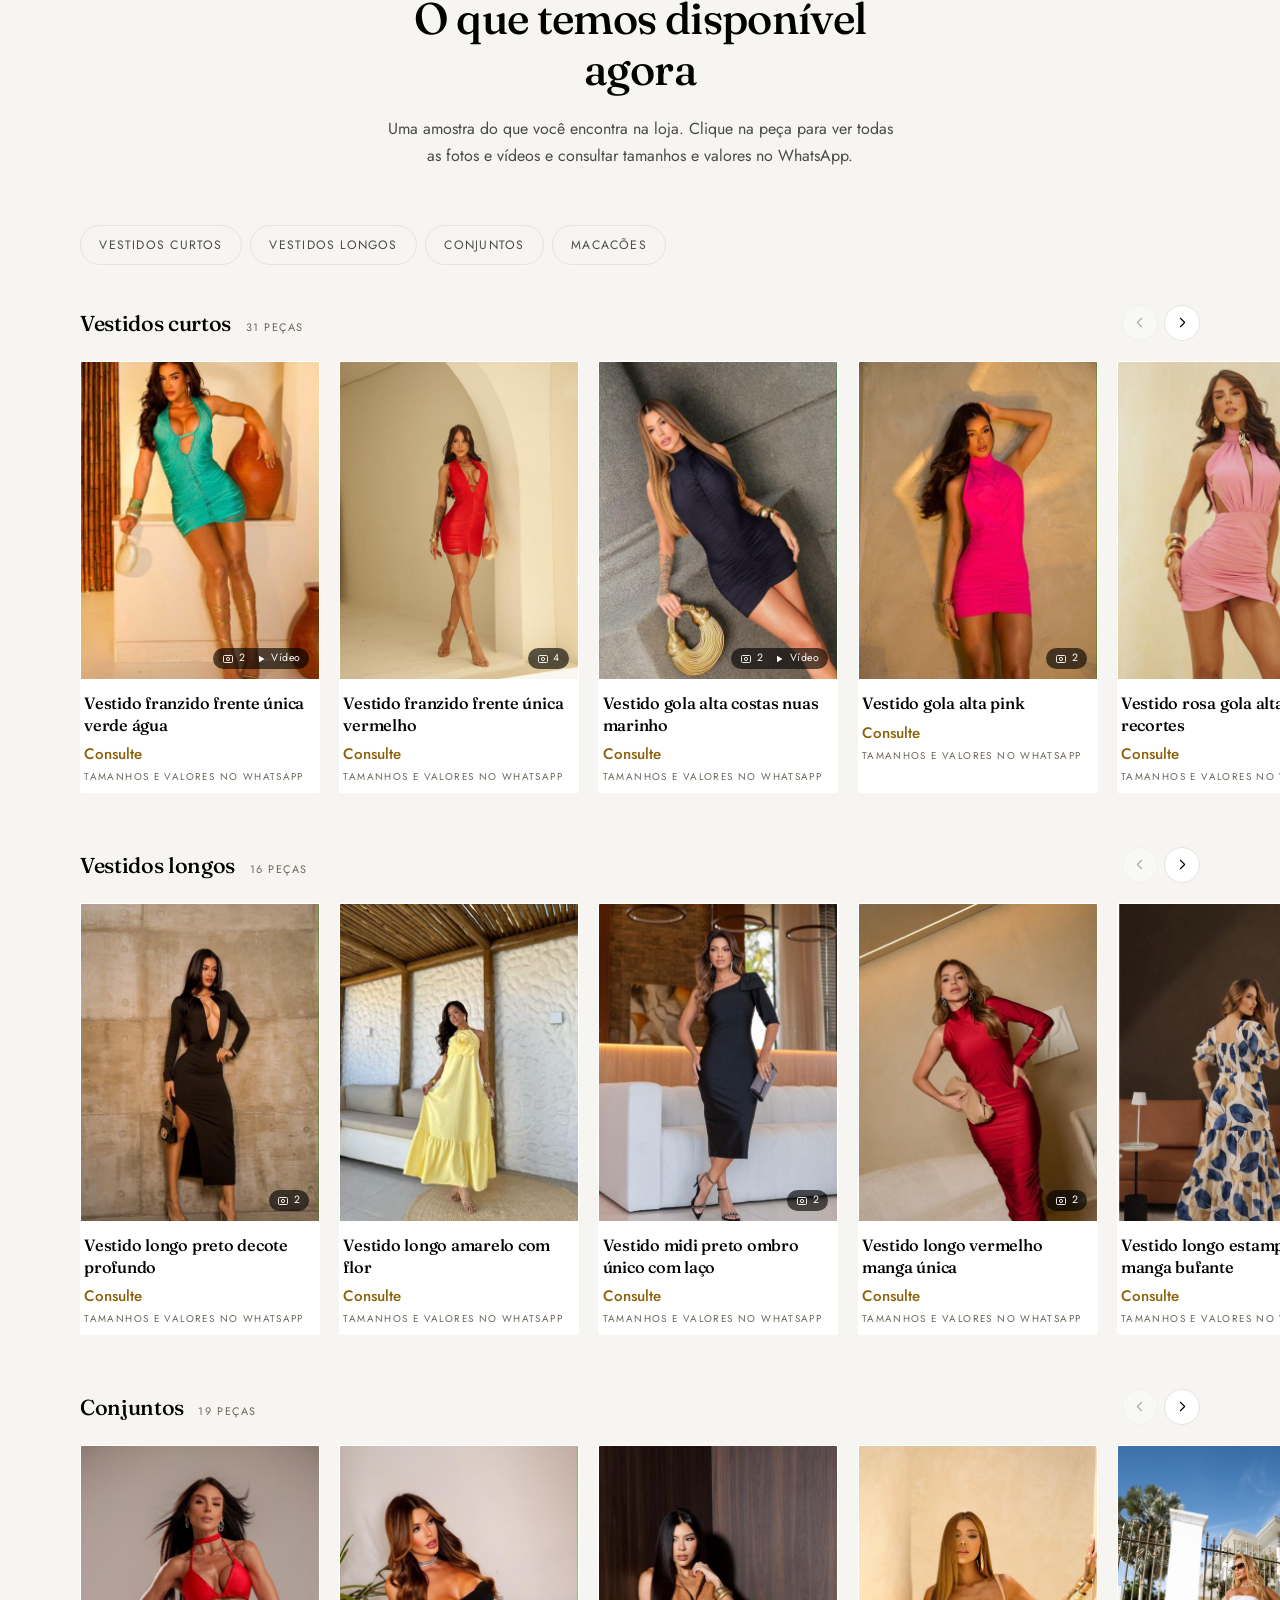
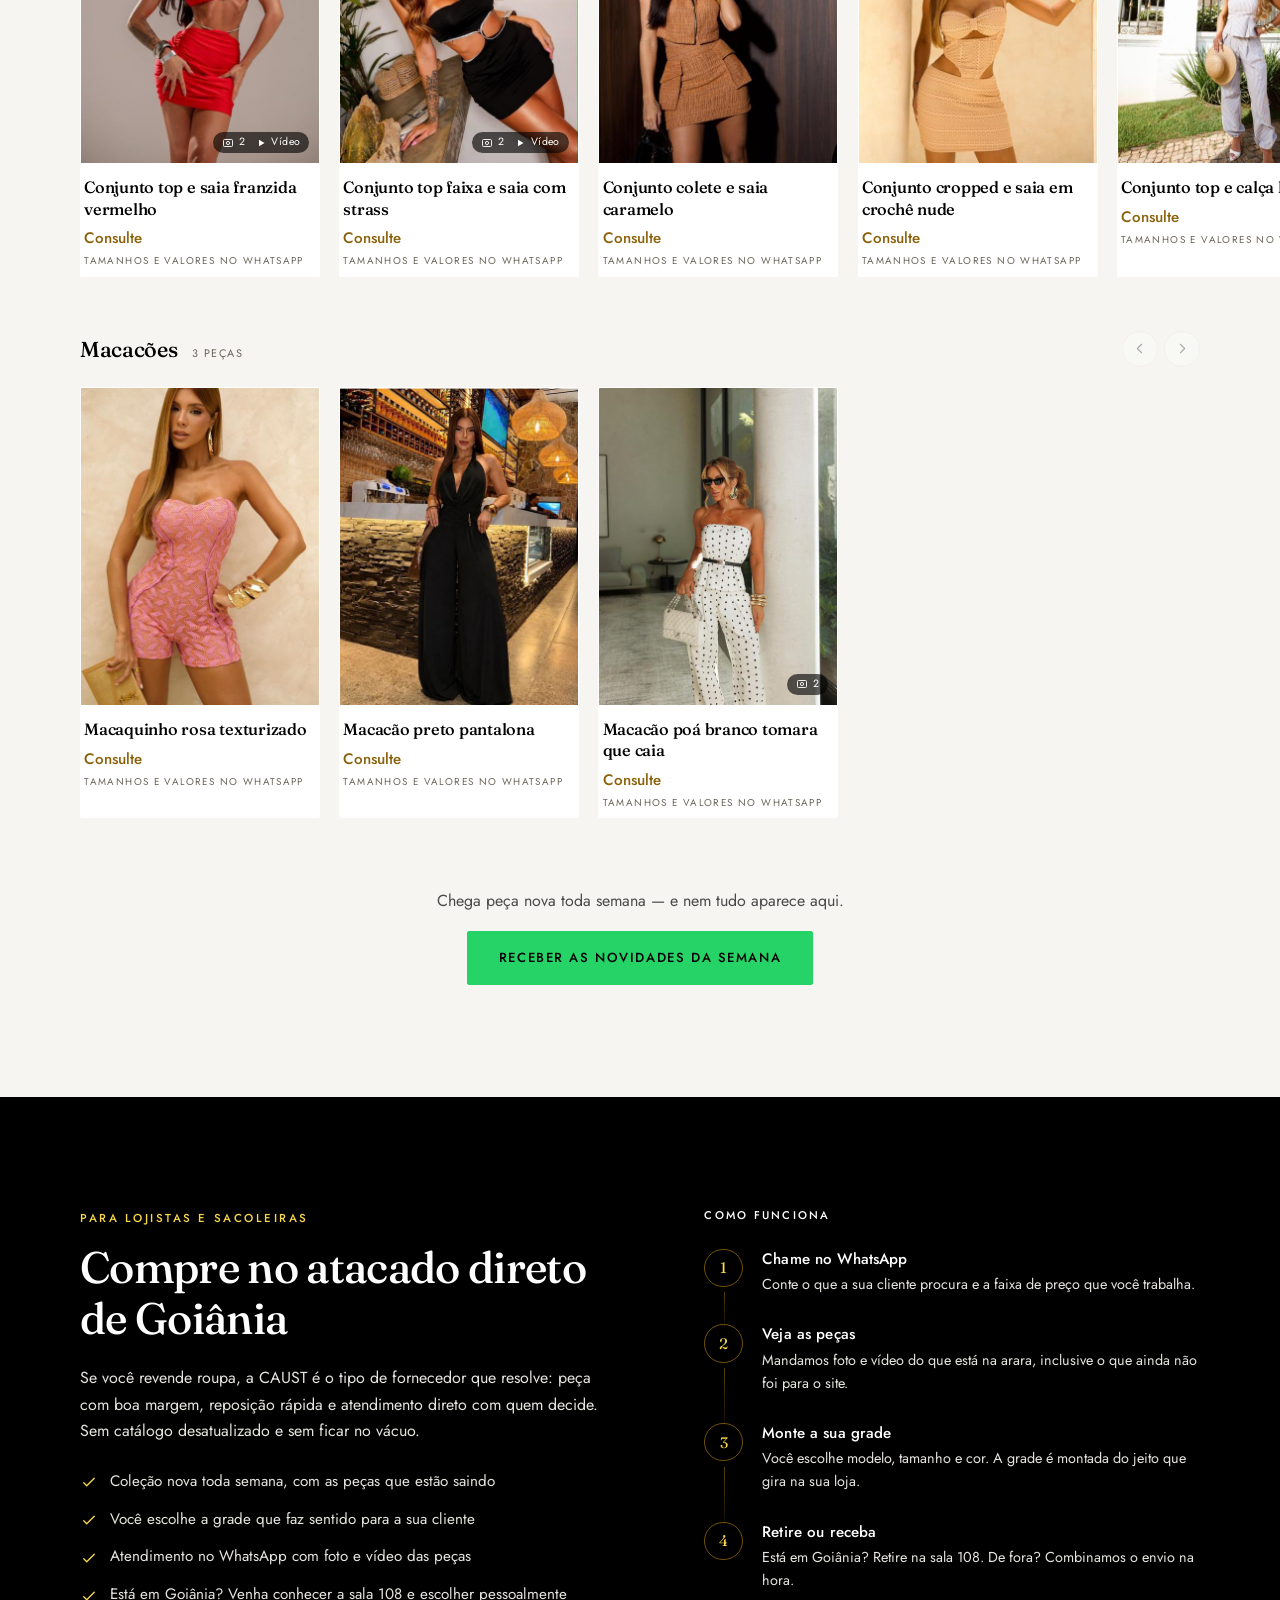
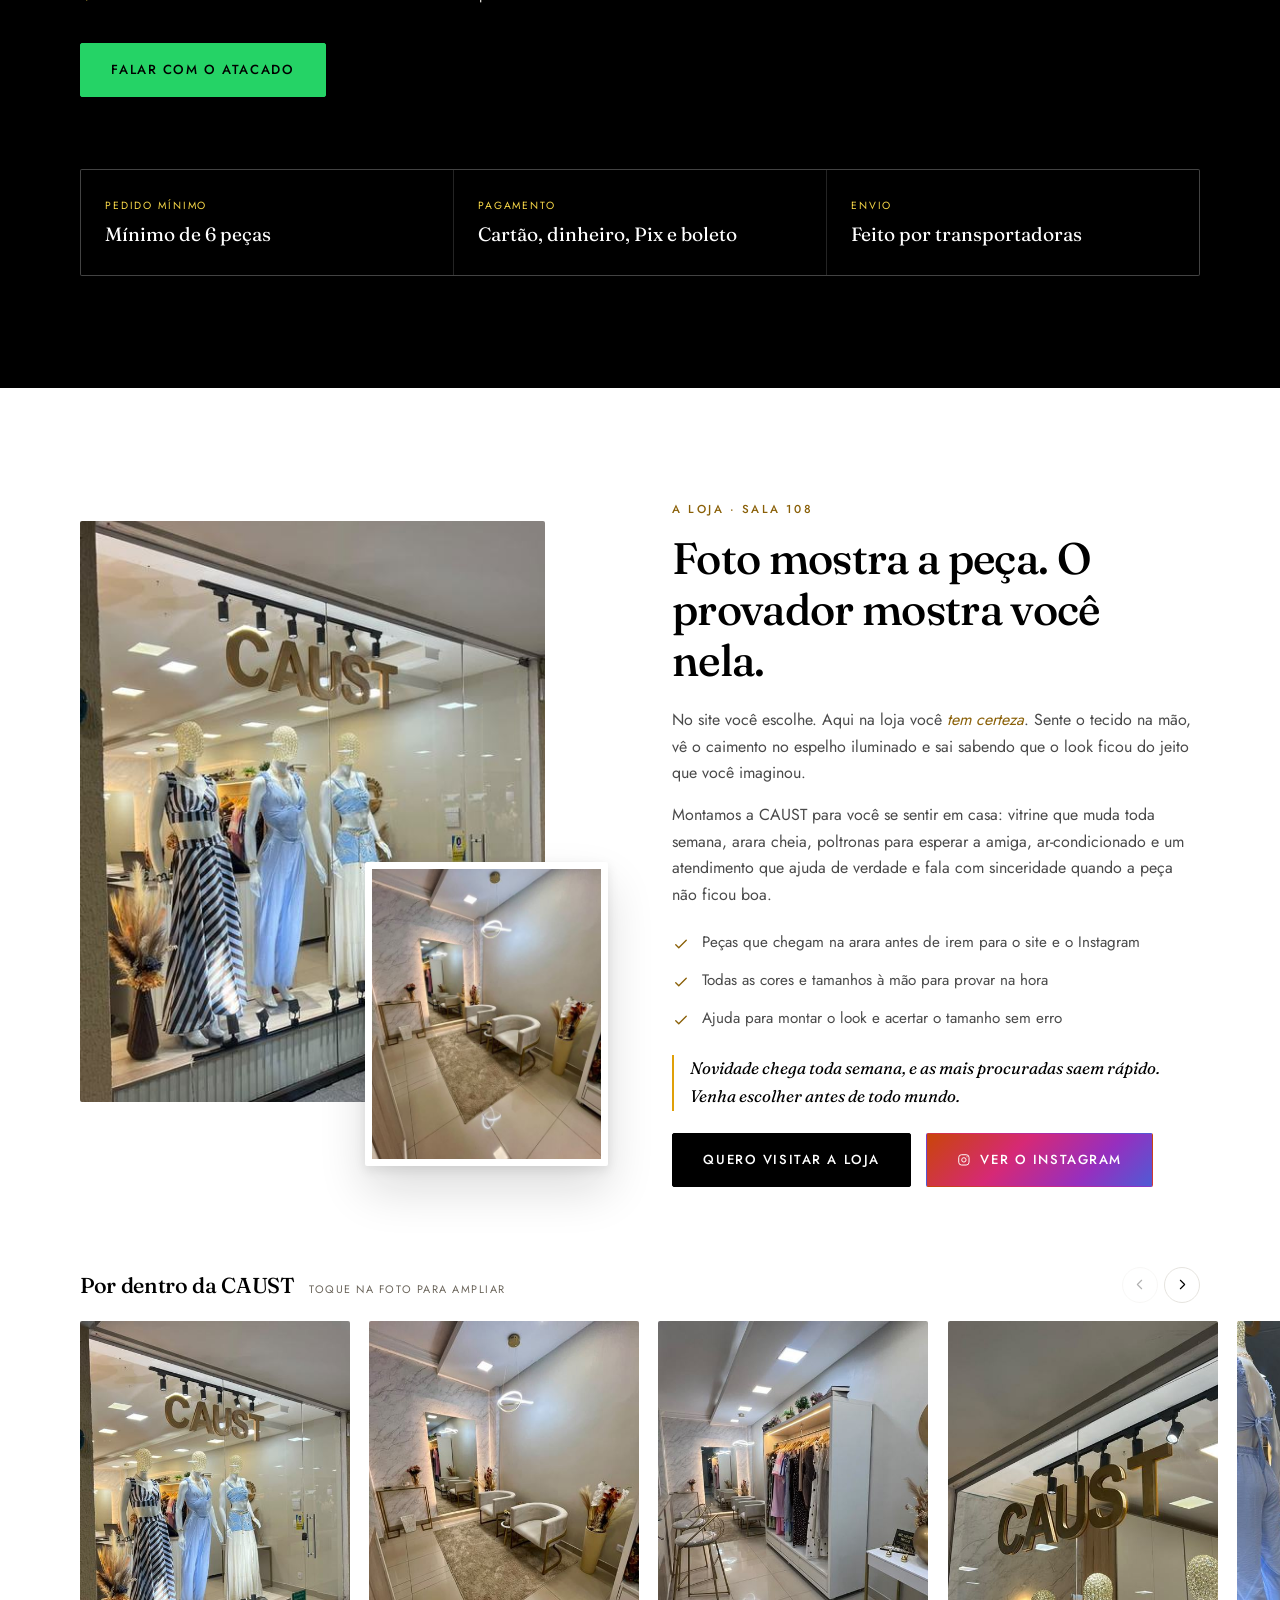
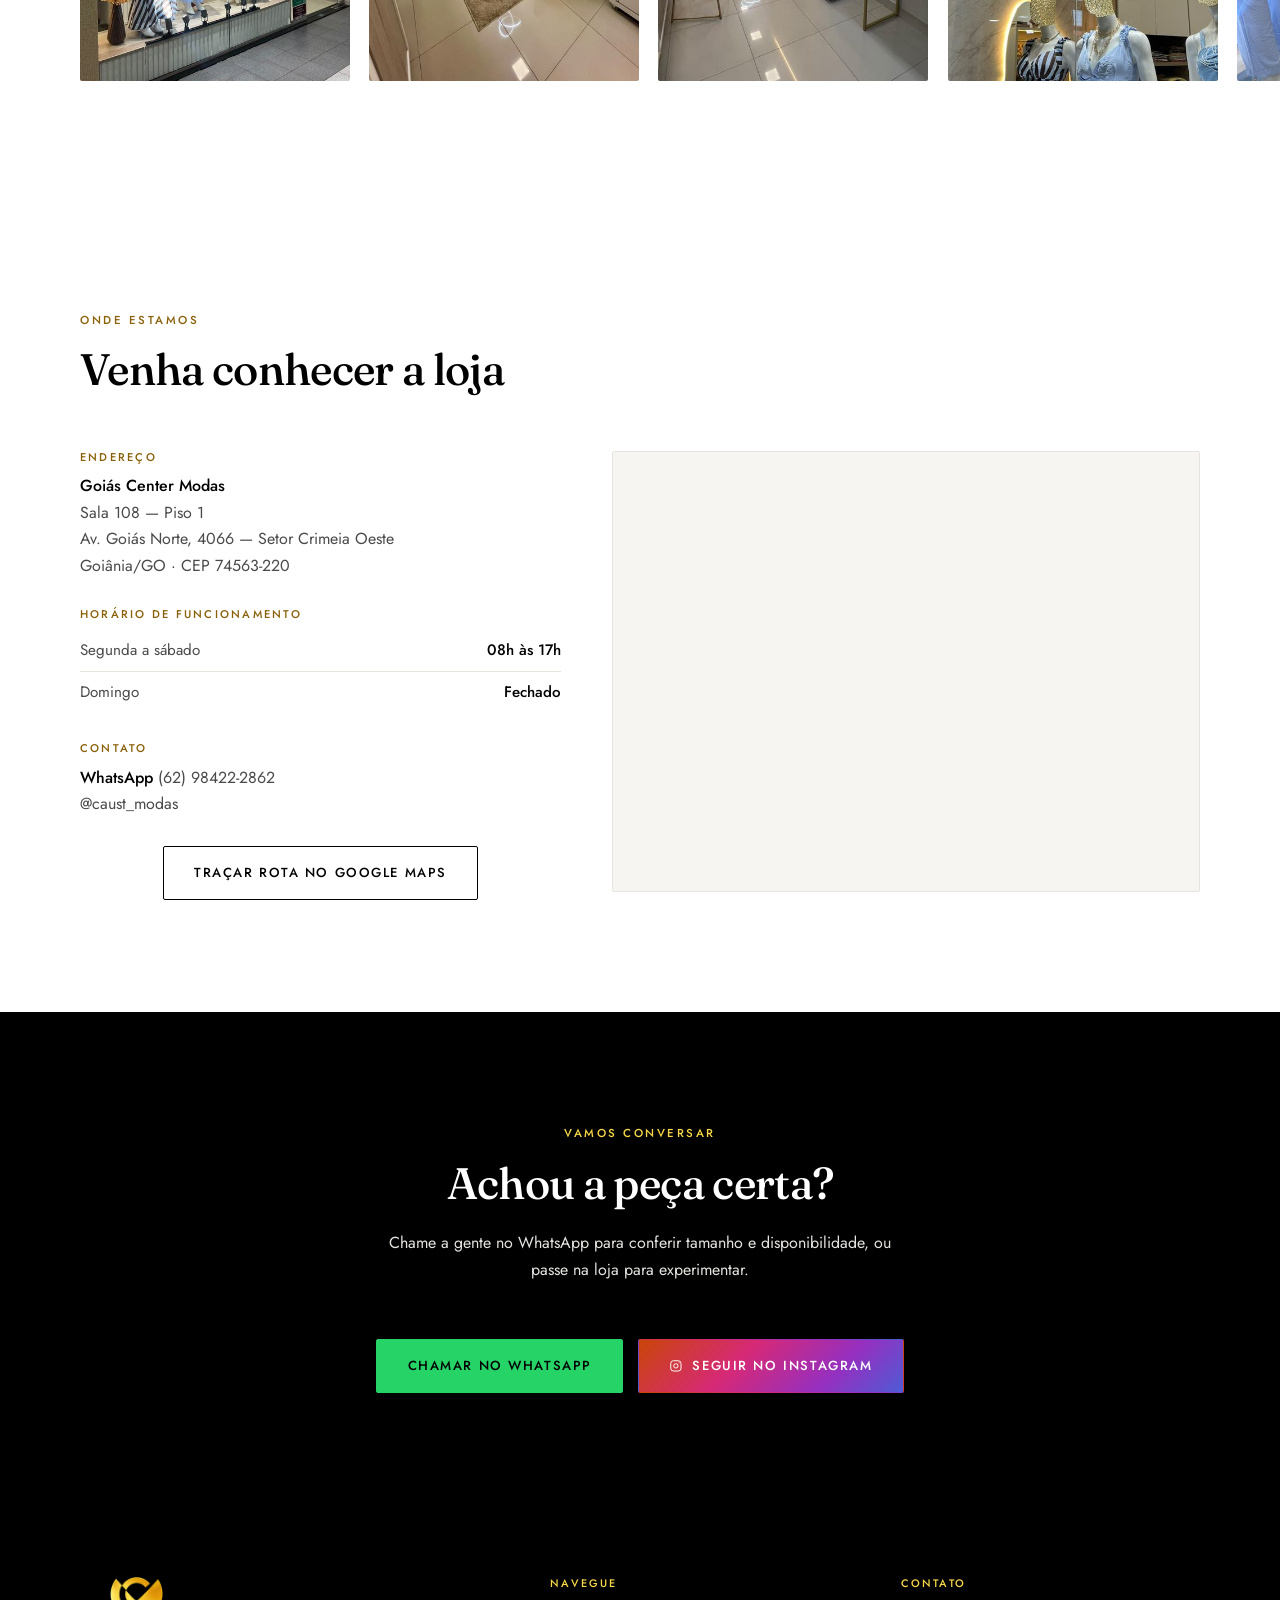
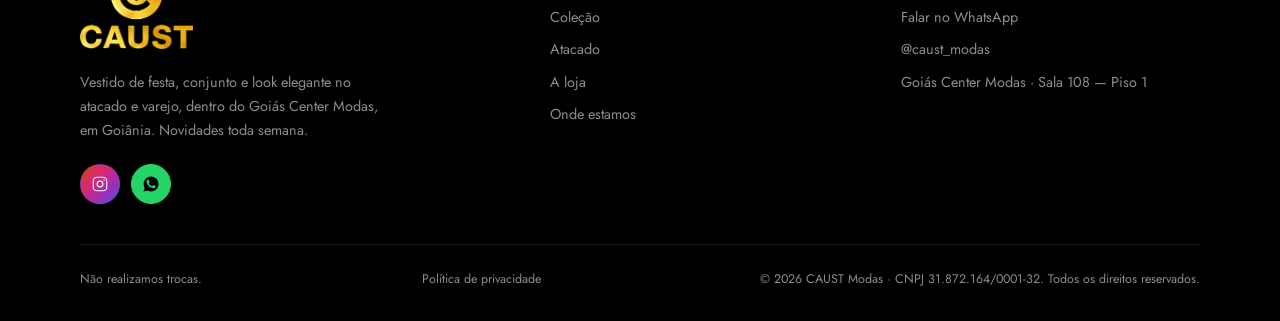
==== commit 0b419b35: "Página de Política de Privacidade (LGPD) e link no rodapé Co-Authored-By: Claude Opus 5.5 <noreply@a" ====
--- a/index.html
+++ b/index.html
@@ -589,6 +589,7 @@
 
     <div class="rodape__base">
       <span id="politica"></span>
+      <a href="privacidade.html">Política de privacidade</a>
       <span>© <span id="ano"></span> CAUST Modas<span id="cnpj"></span>. Todos os direitos reservados.</span>
     </div>
   </div>
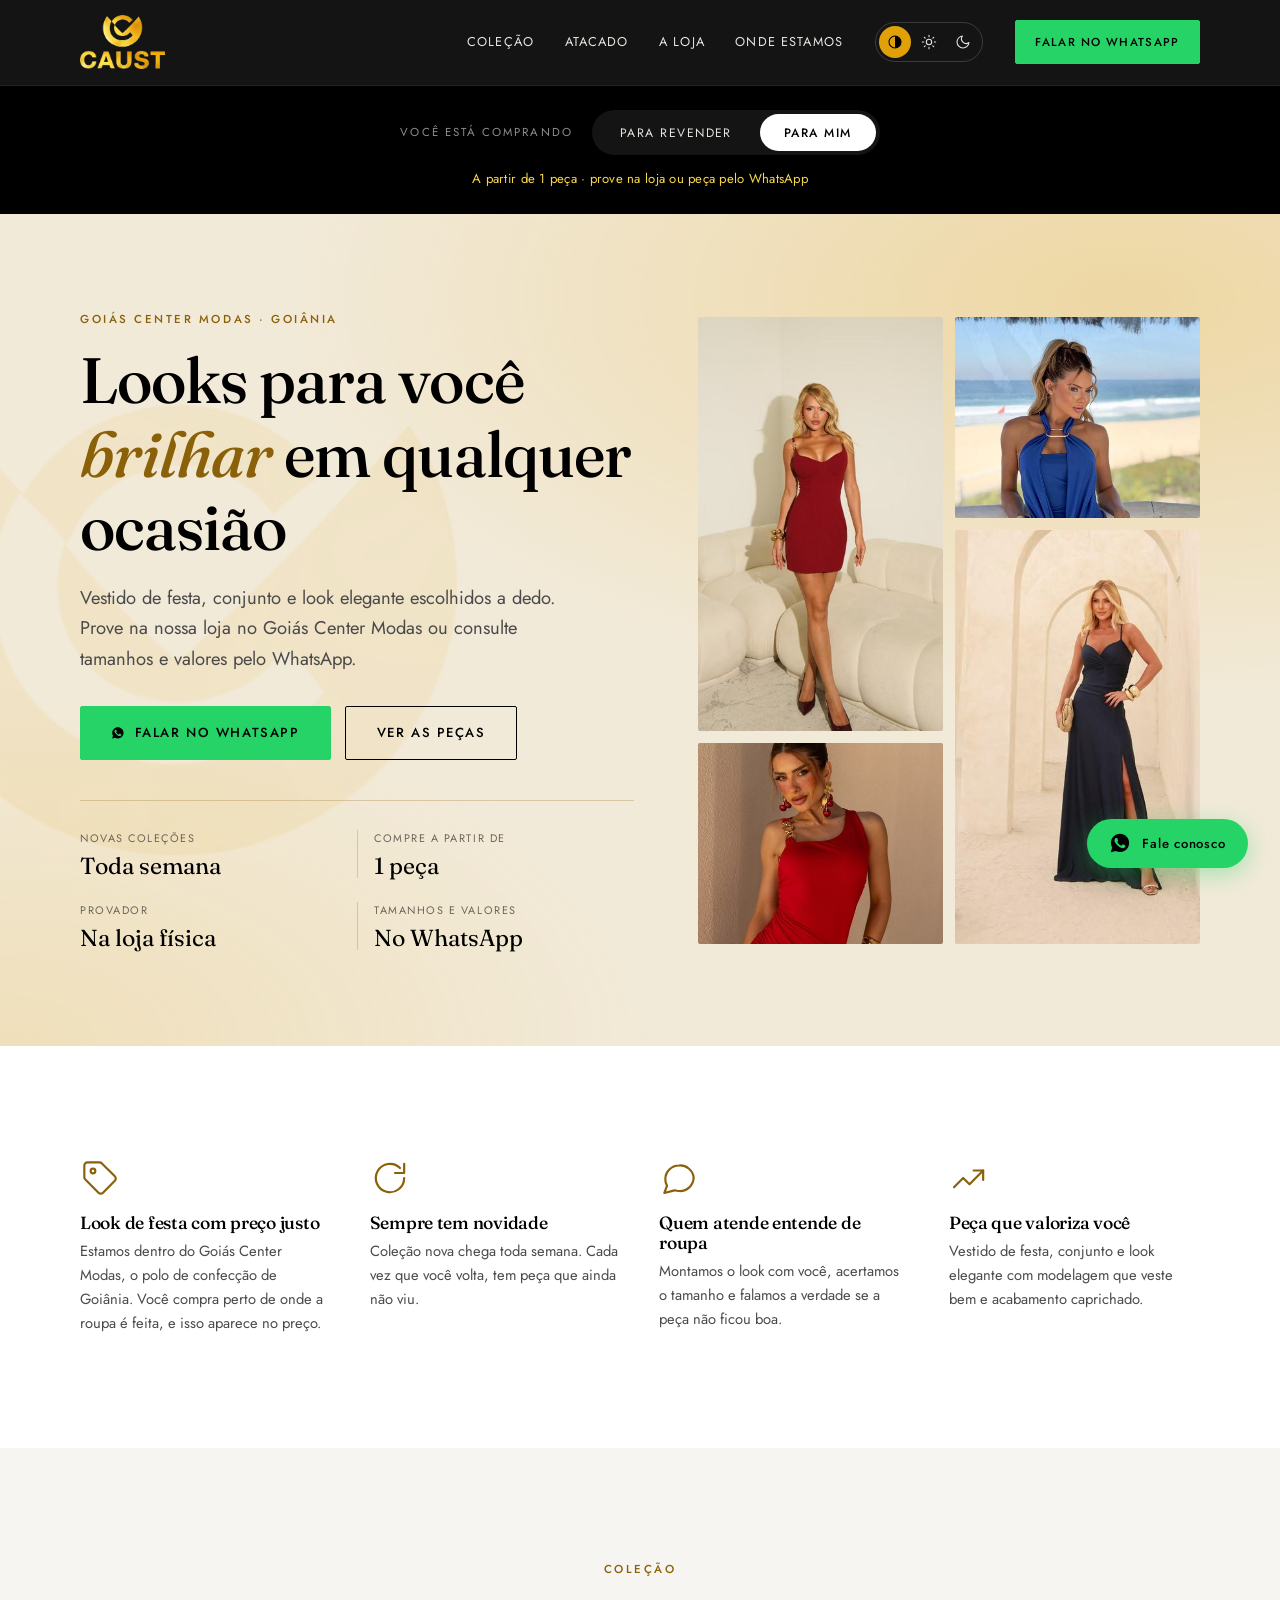
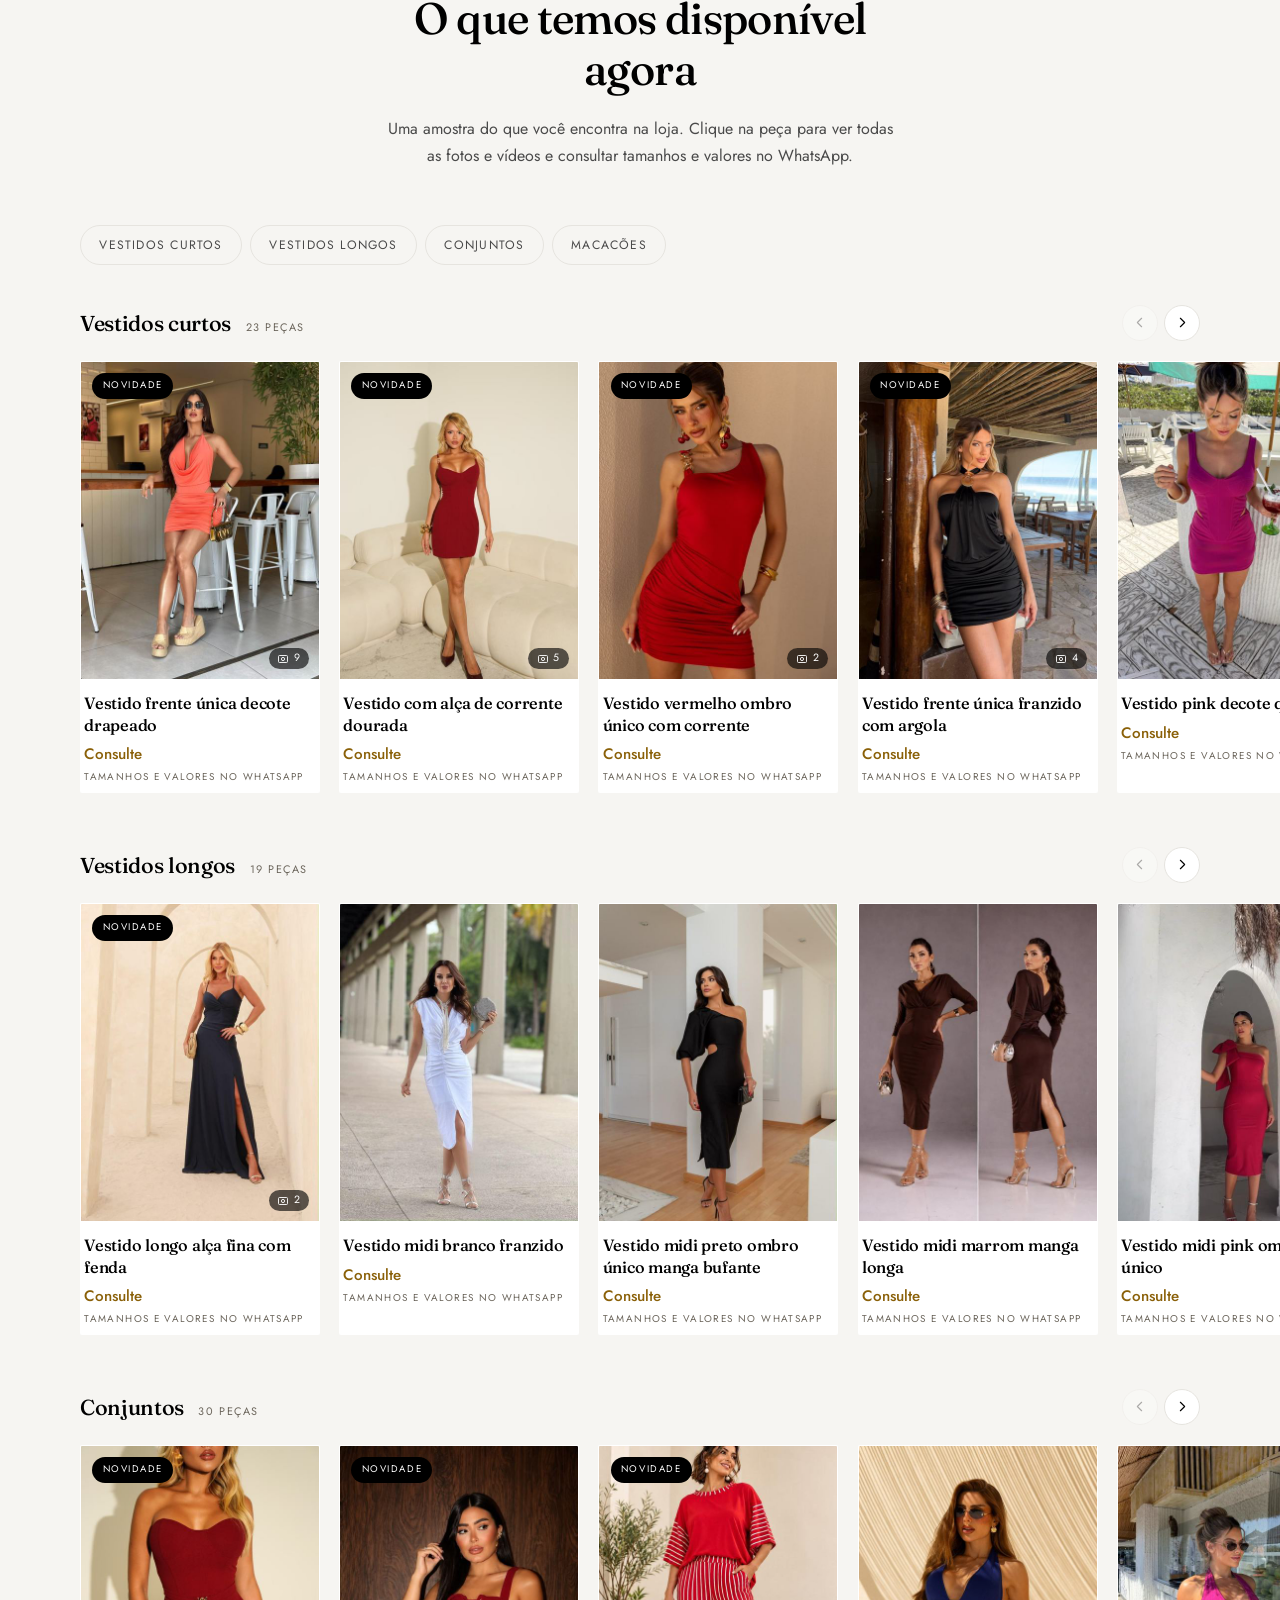
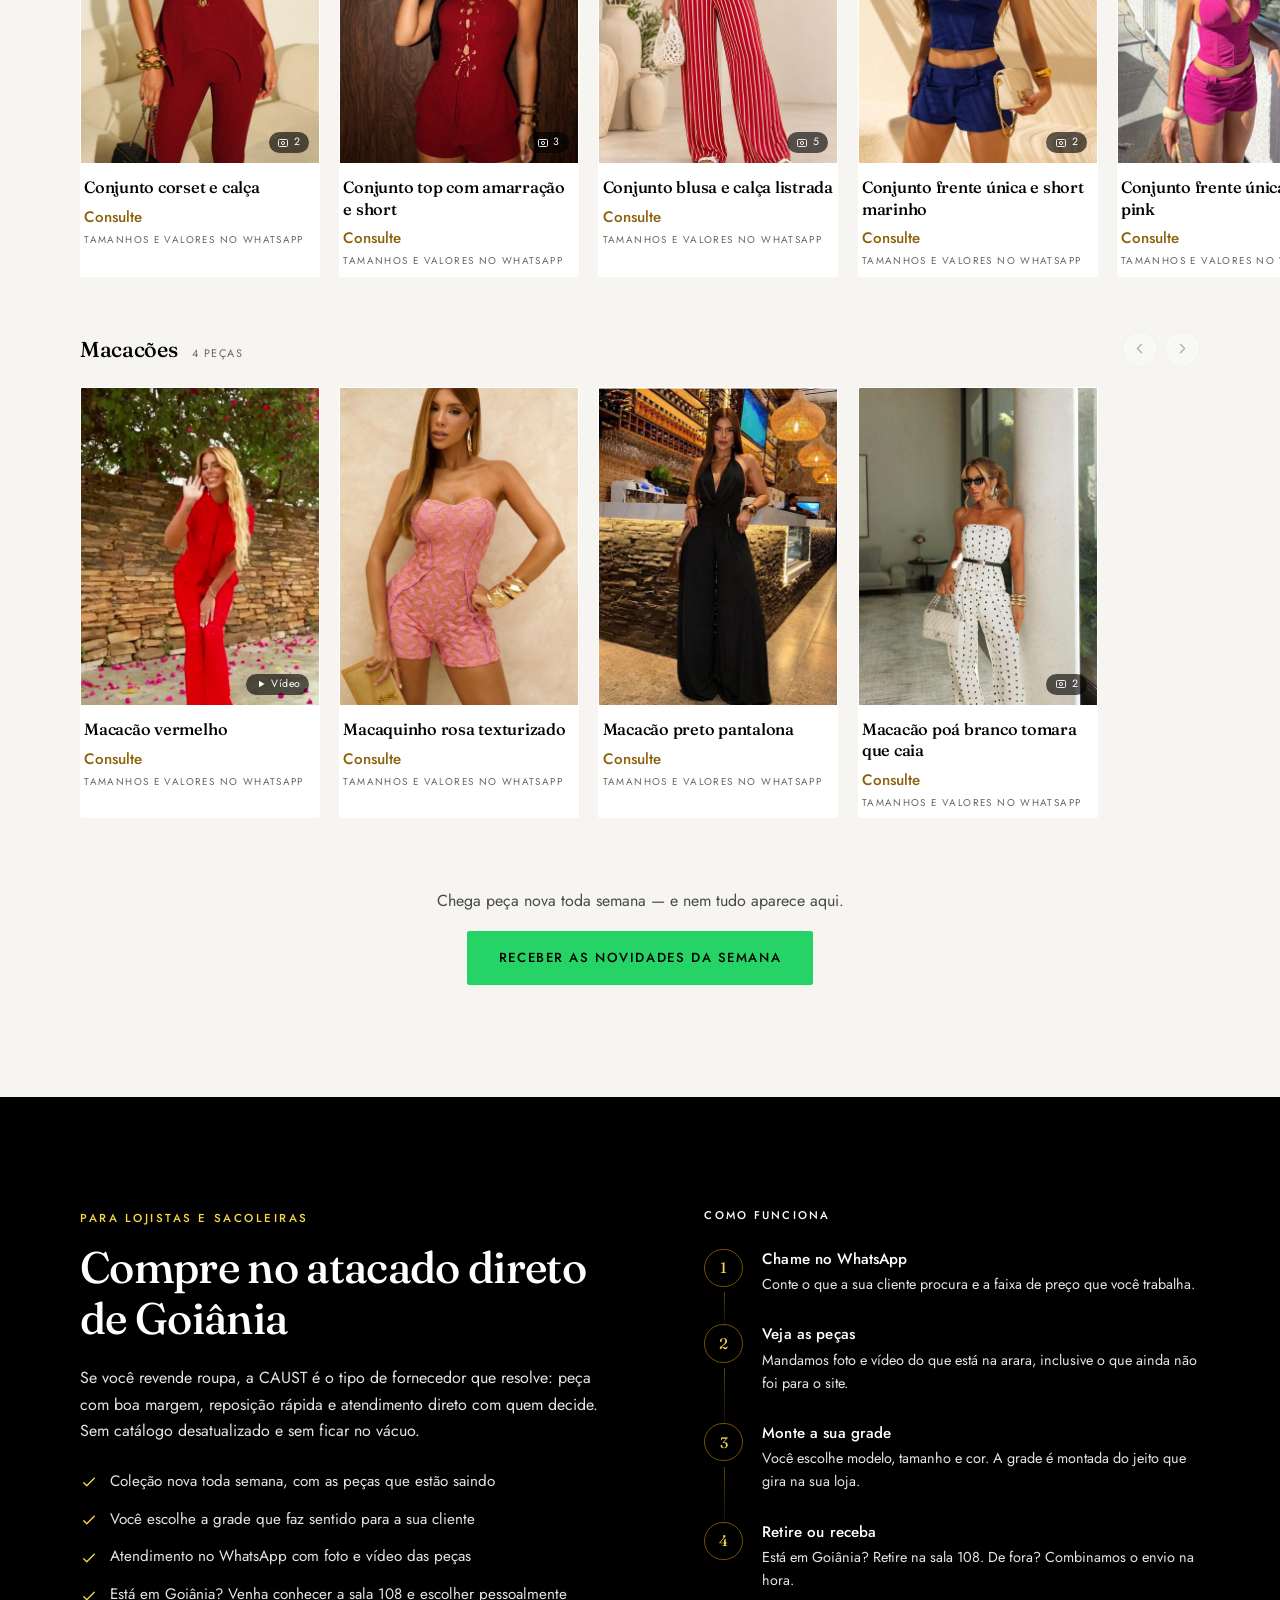
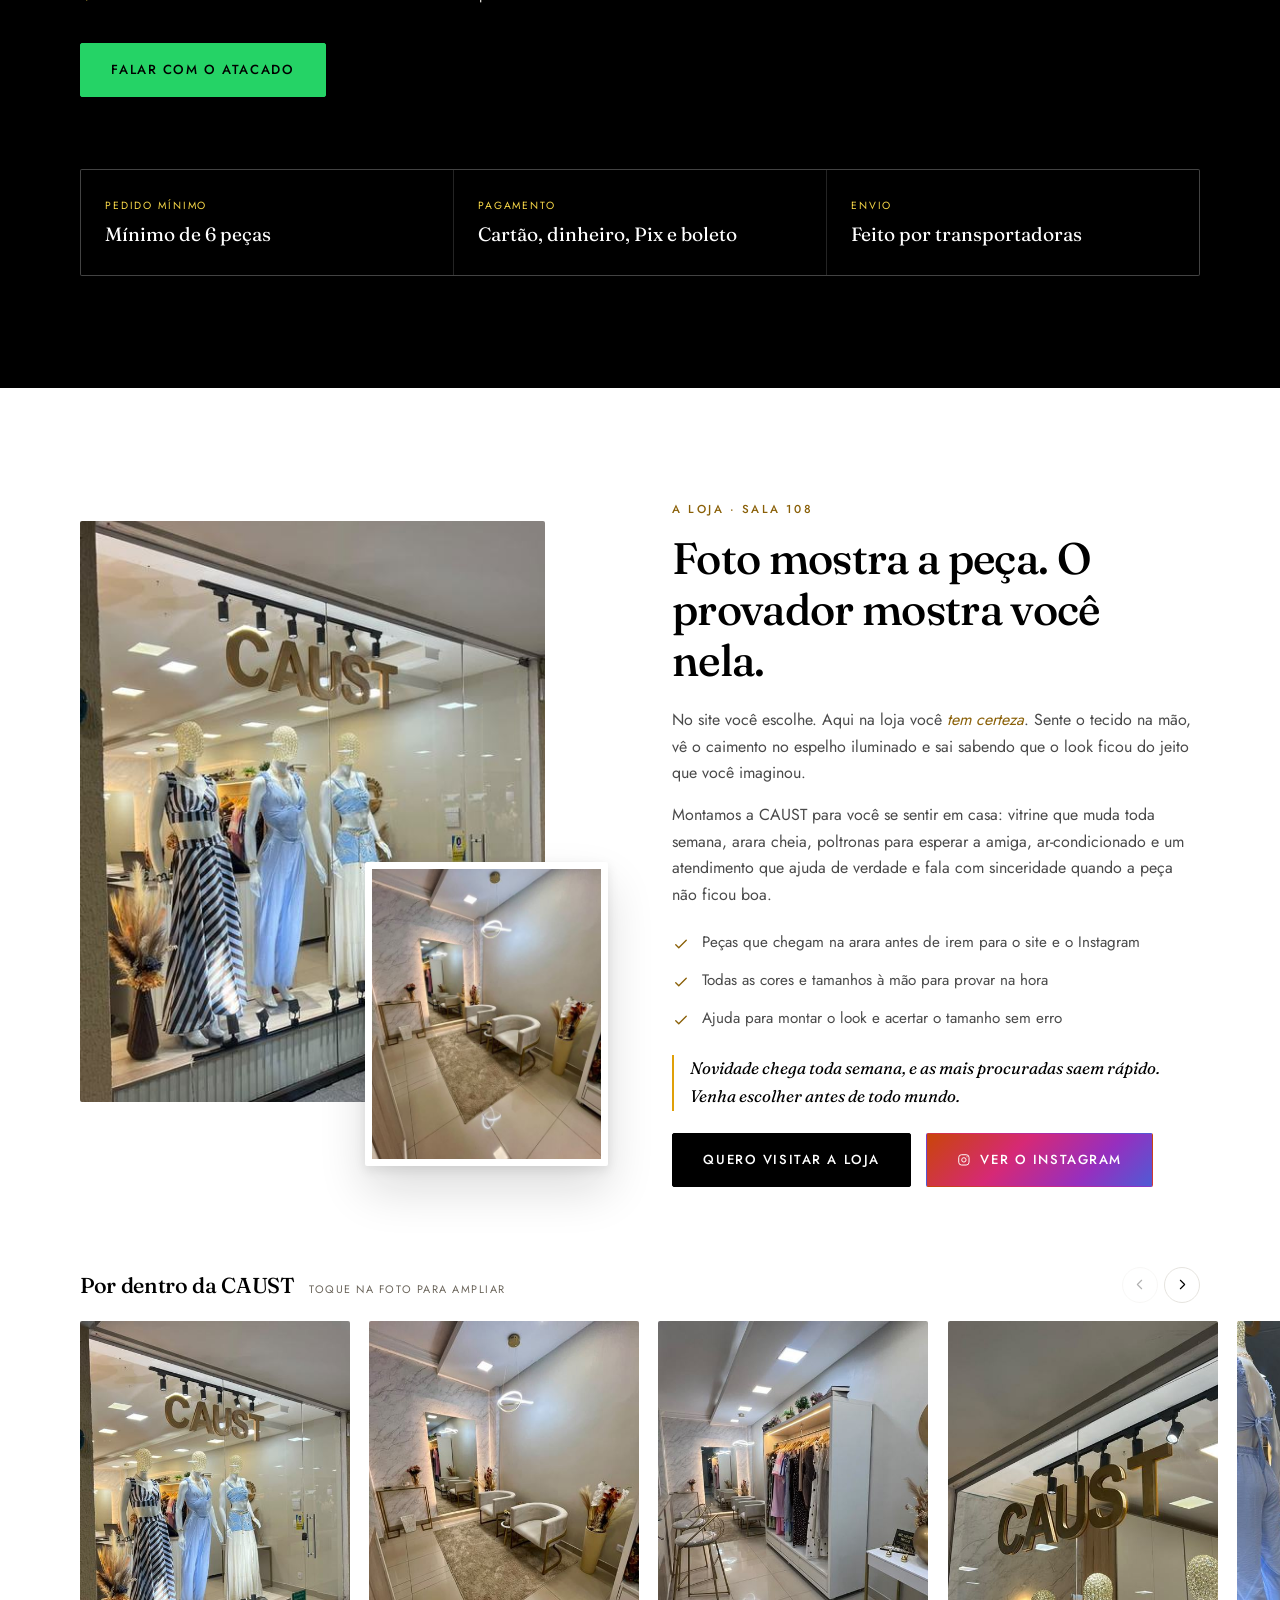
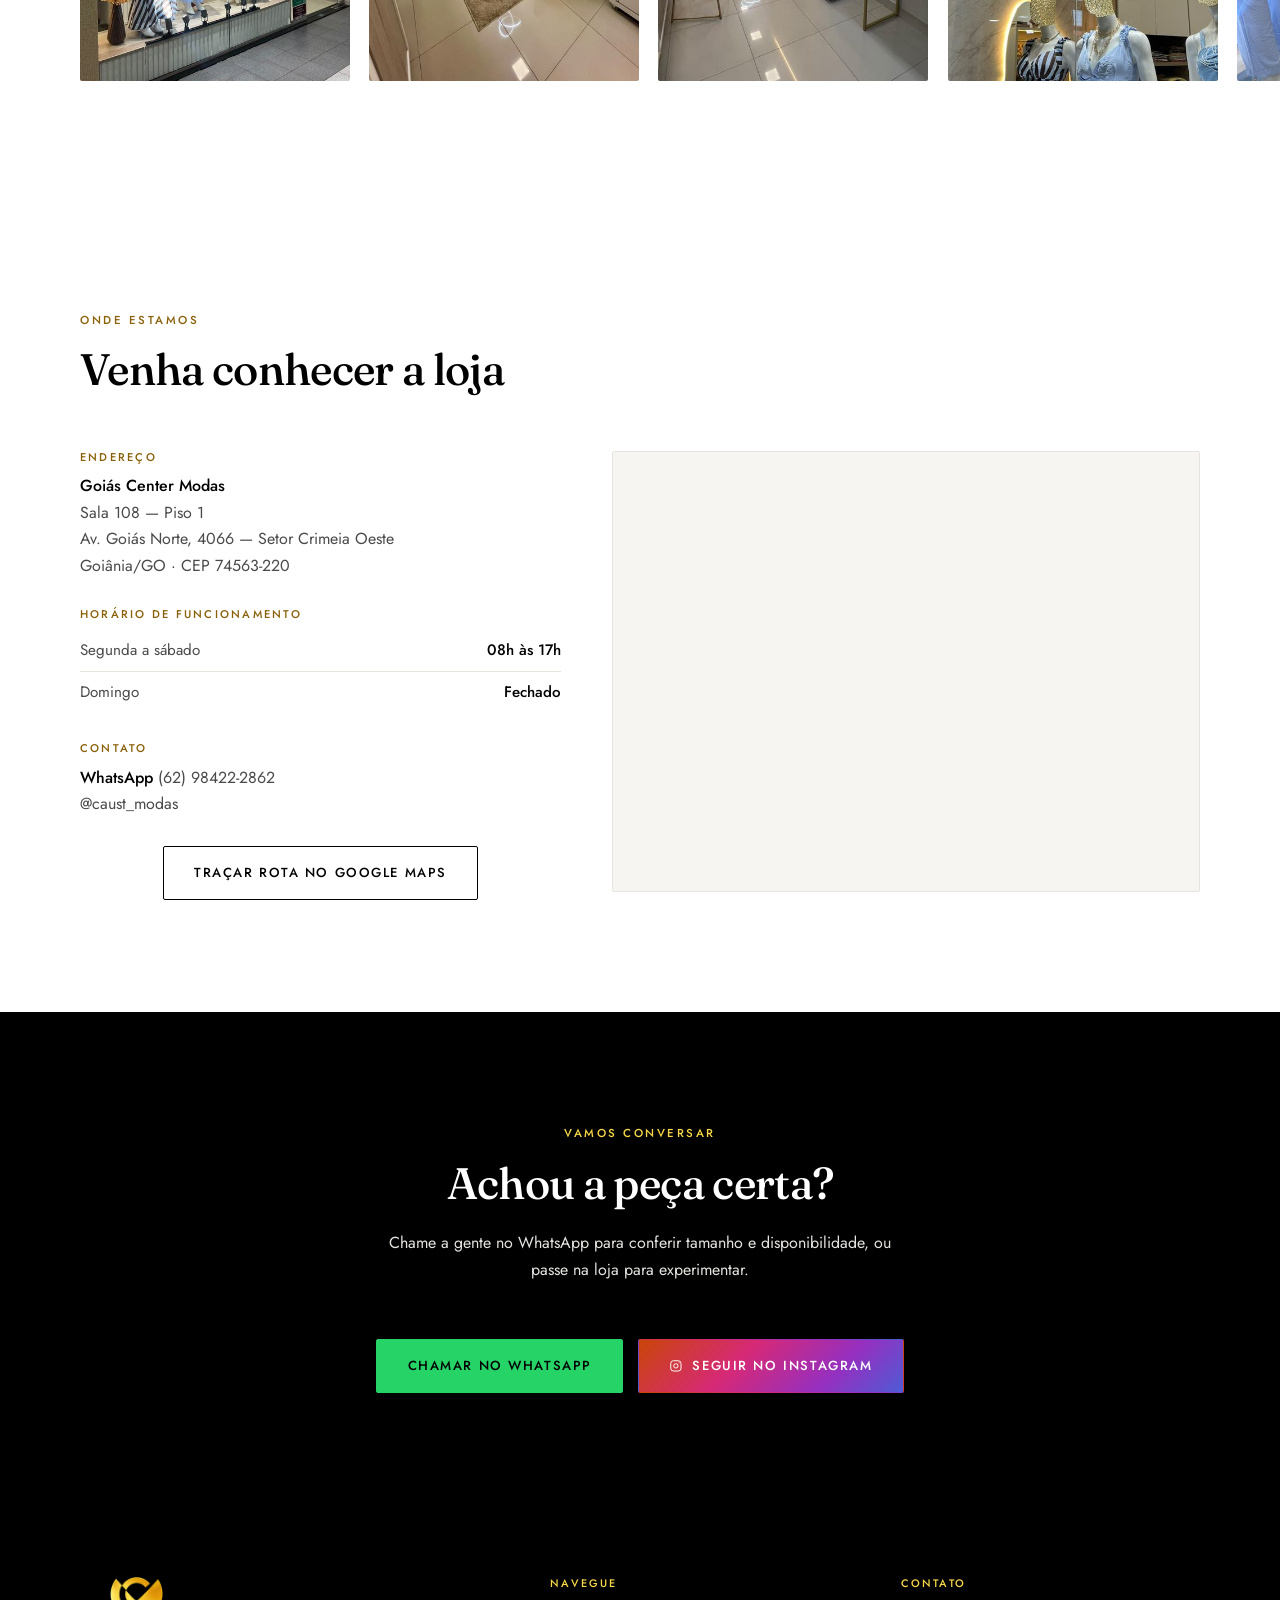
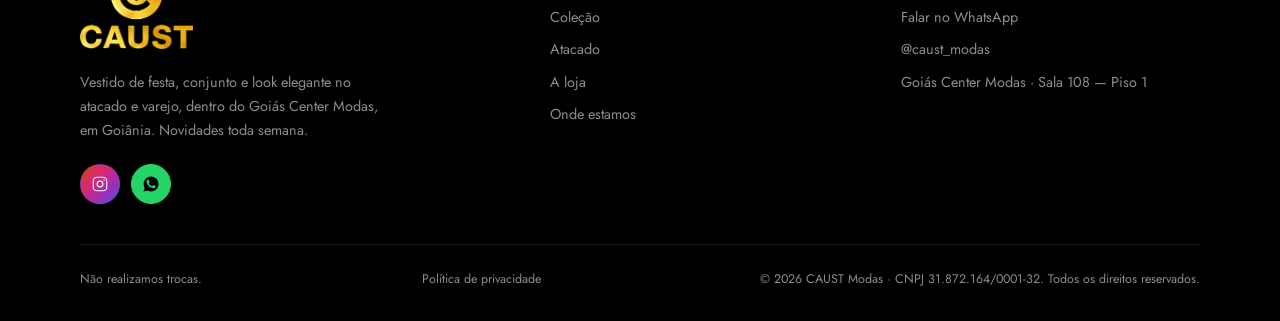
==== commit c46357ce: "Catálogo: retira 23 peças esgotadas e adiciona 30 novas (16/11) Co-Authored-By: Claude Opus 5.5 <nor" ====
--- a/index.html
+++ b/index.html
@@ -24,6 +24,50 @@
   <meta name="twitter:card" content="summary_large_image" />
 
   <link rel="icon" href="img/marca/favicon.png" />
+
+  <!-- Dados da loja para o Google (resultado de busca e Maps).
+       Se mudar endereço, horário ou telefone em dados.js, mudar aqui também. -->
+  <script type="application/ld+json">
+{
+  "@context": "https://schema.org",
+  "@type": "ClothingStore",
+  "name": "CAUST Modas",
+  "alternateName": "CAUST",
+  "description": "Moda feminina no atacado e varejo dentro do Goiás Center Modas, em Goiânia. Vestido de festa, conjunto e look elegante, com novidades toda semana.",
+  "url": "https://www.caustmodas.com.br/",
+  "logo": "https://www.caustmodas.com.br/img/marca/logo-web.png",
+  "image": "https://www.caustmodas.com.br/img/marca/compartilhamento.jpg",
+  "telephone": "+55-62-98422-2862",
+  "taxID": "31.872.164/0001-32",
+  "address": {
+    "@type": "PostalAddress",
+    "streetAddress": "Av. Goiás Norte, 4066, Goiás Center Modas, Sala 108 — Piso 1",
+    "addressLocality": "Goiânia",
+    "addressRegion": "GO",
+    "postalCode": "74563-220",
+    "addressCountry": "BR"
+  },
+  "openingHoursSpecification": [
+    {
+      "@type": "OpeningHoursSpecification",
+      "dayOfWeek": [
+        "Monday",
+        "Tuesday",
+        "Wednesday",
+        "Thursday",
+        "Friday",
+        "Saturday"
+      ],
+      "opens": "08:00",
+      "closes": "17:00"
+    }
+  ],
+  "sameAs": [
+    "https://www.instagram.com/caust_modas/"
+  ]
+}
+  </script>
+
 
   <!-- Fontes: hospedadas no próprio site (css/estilo.css, @font-face).
        O preload começa o download junto com o HTML, então a fonte
@@ -659,7 +703,7 @@
   <div class="visor__midia" id="visorMidia"></div>
 </div>
 
-<script src="js/dados.js?v=76926e2b"></script>
+<script src="js/dados.js?v=e7e321e1"></script>
 <script src="js/app.js?v=8327dfc3"></script>
 </body>
 </html>
